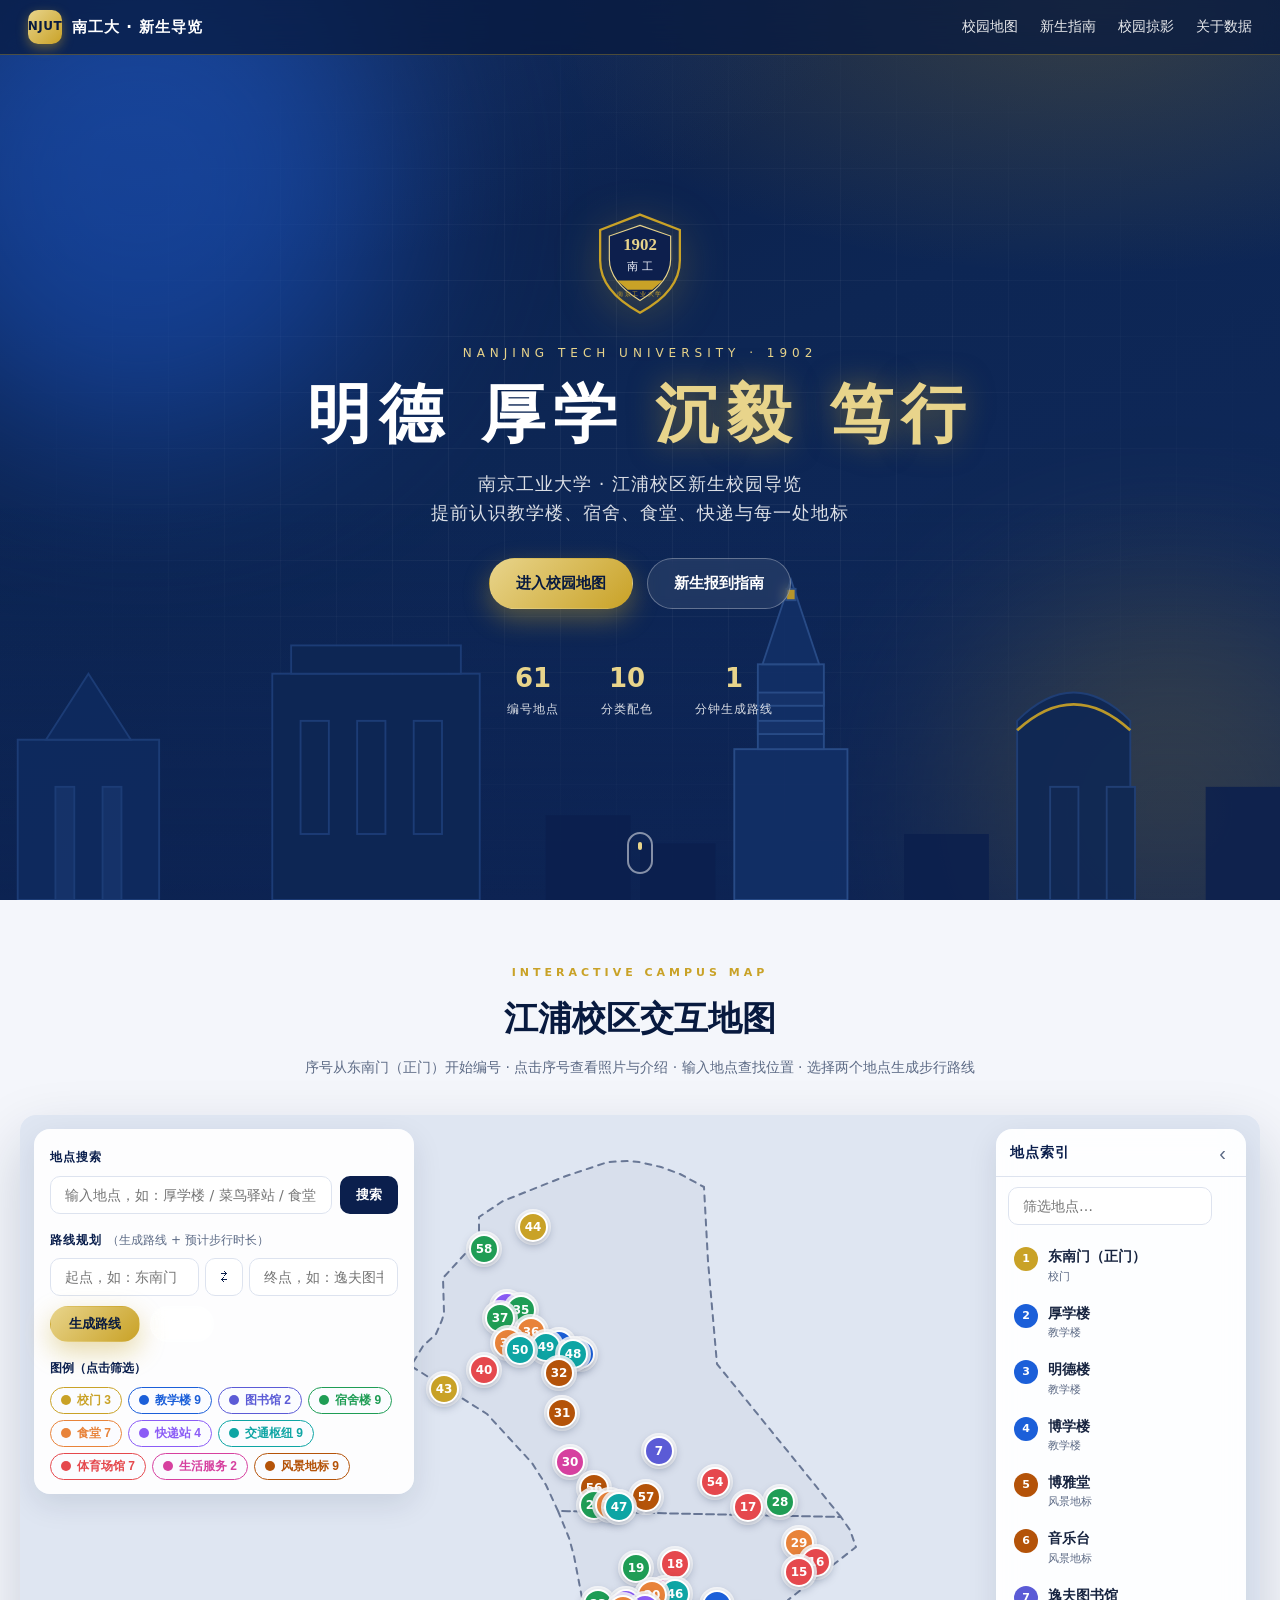
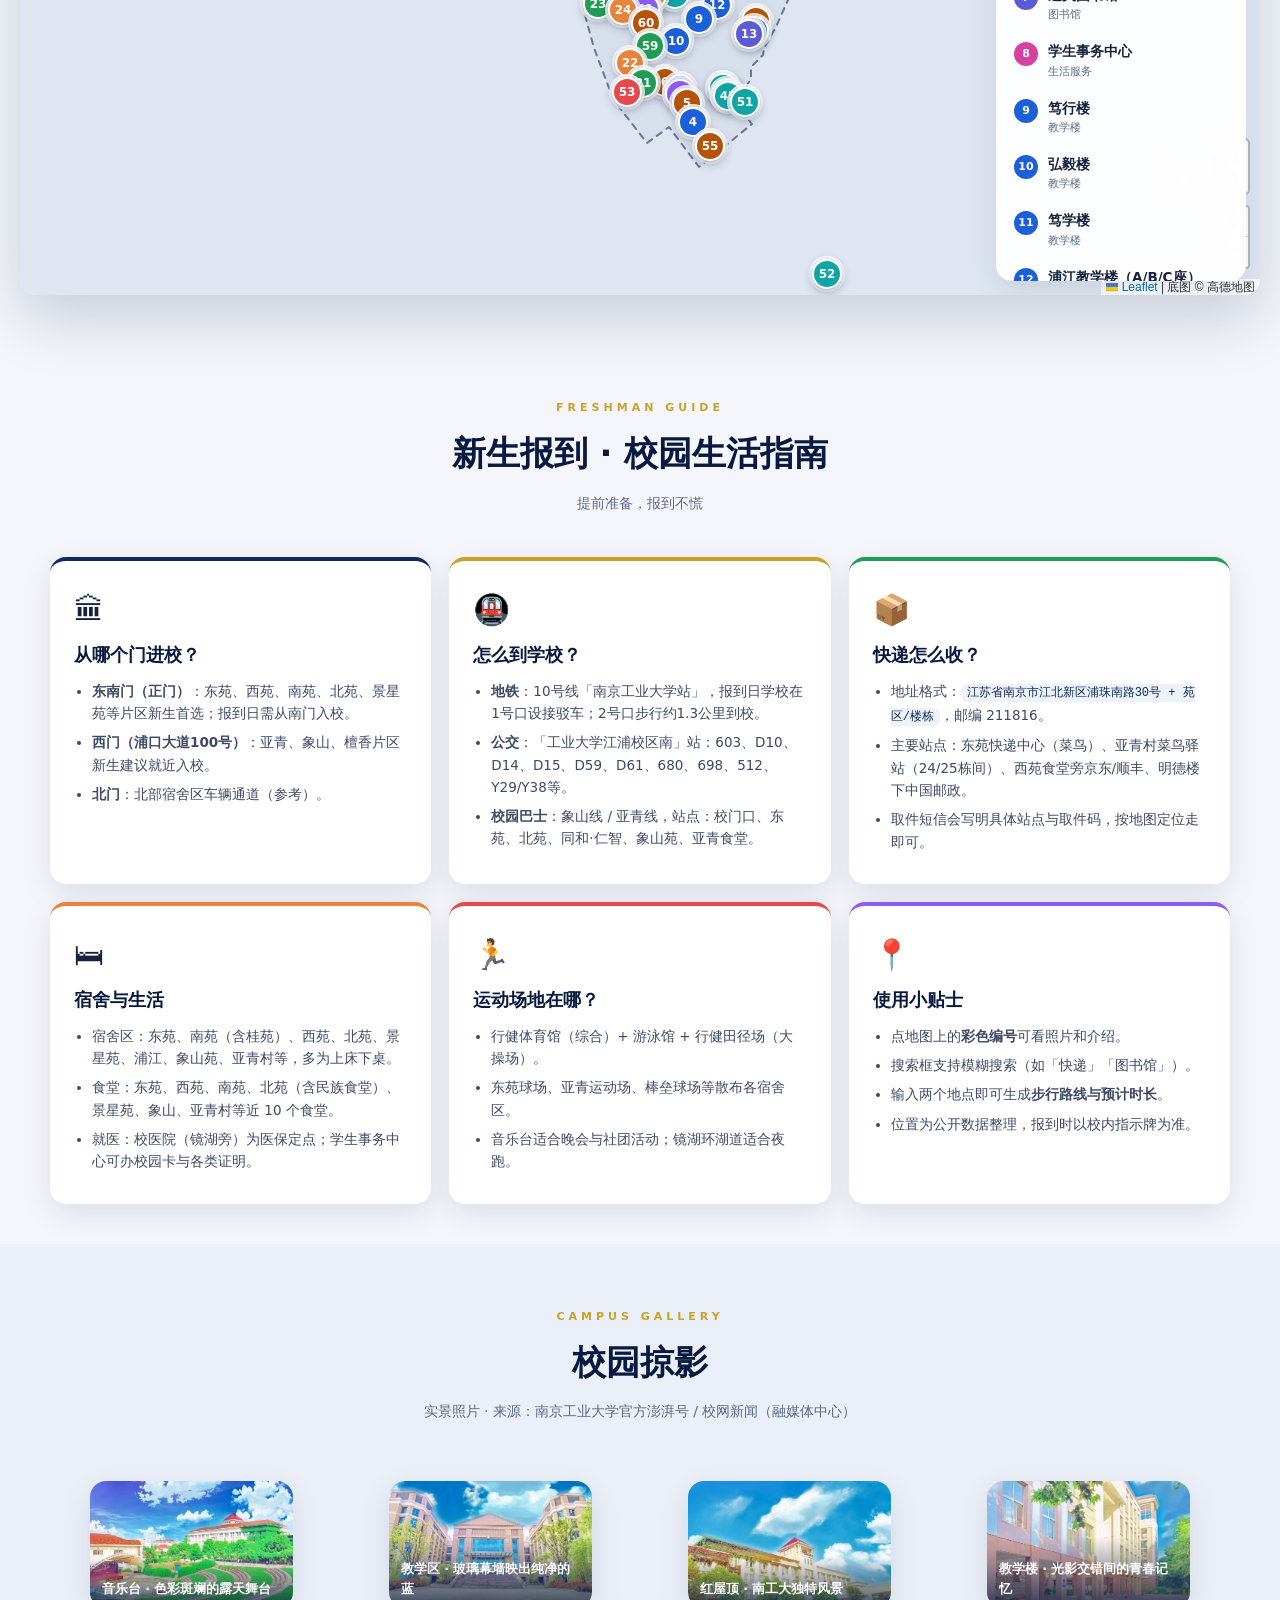
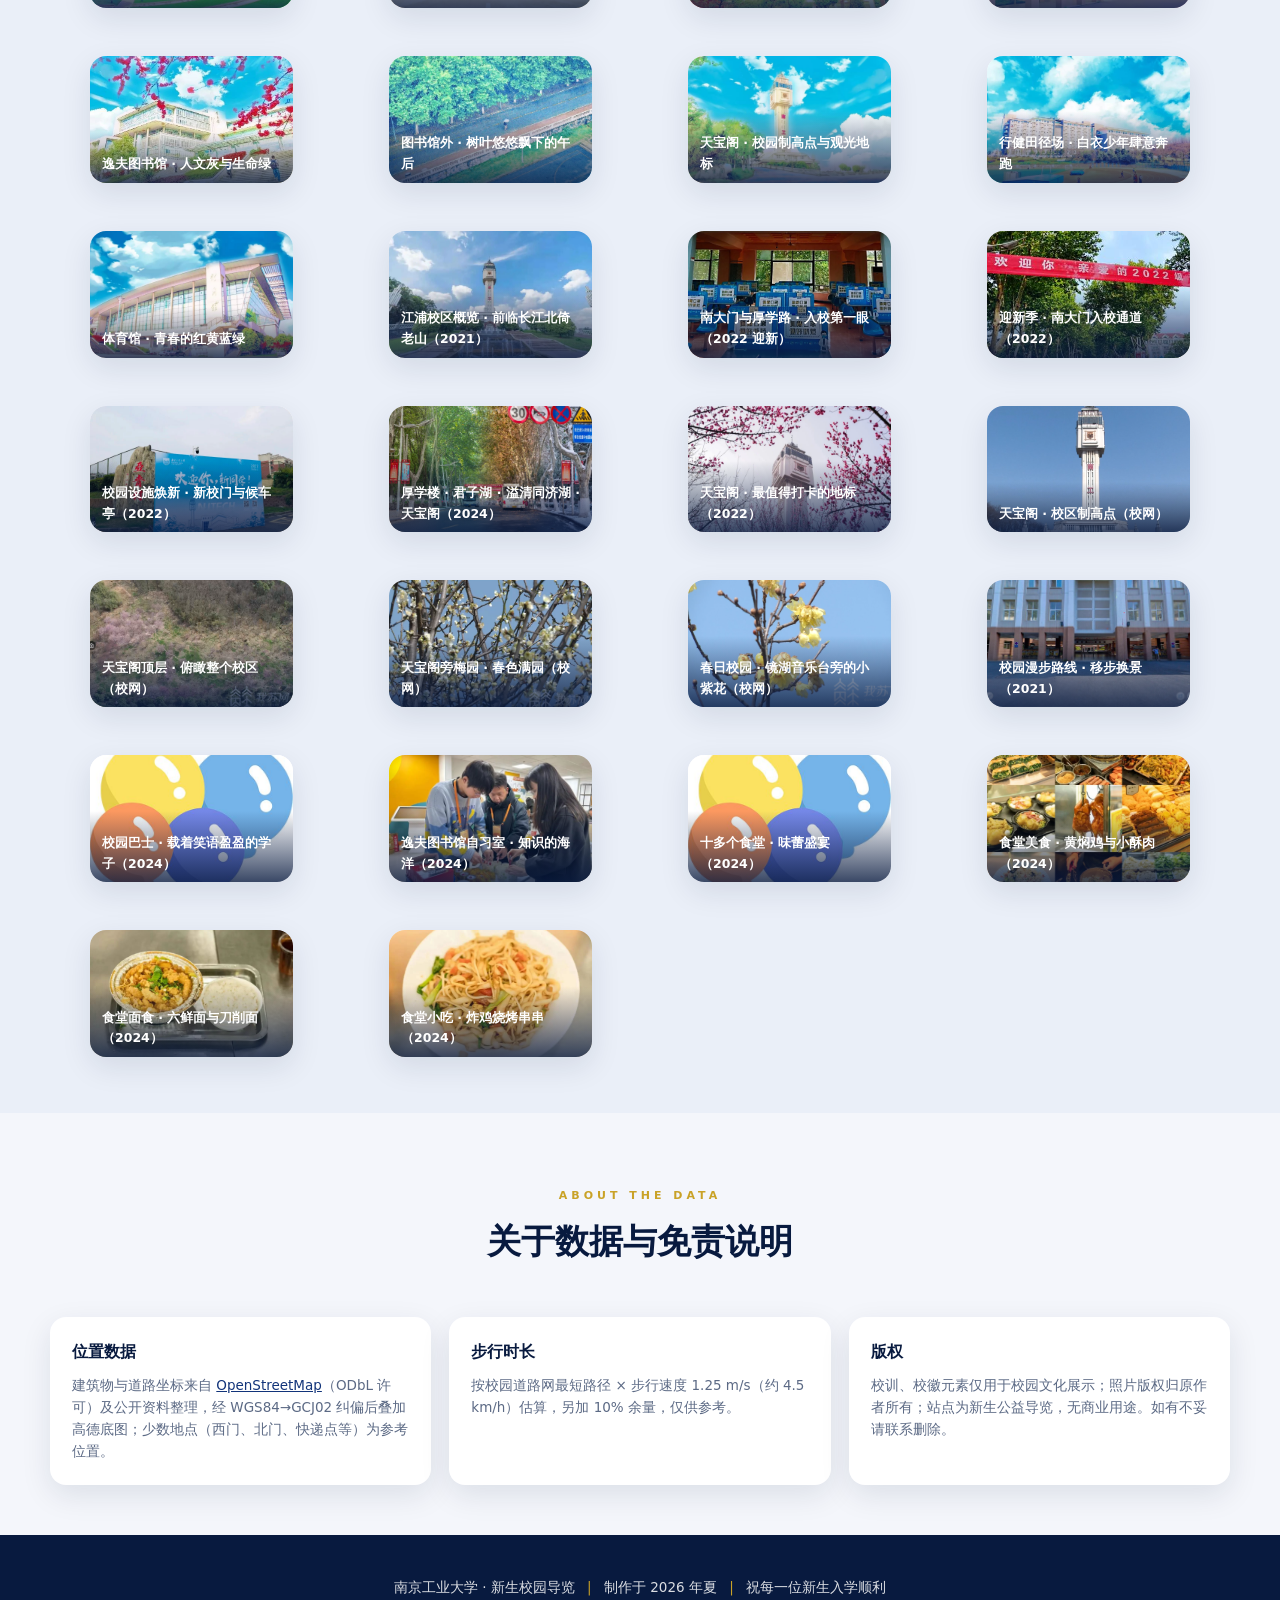
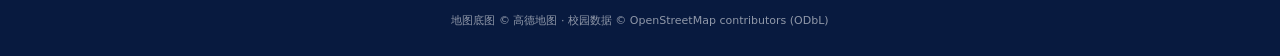
==== index.html @ 835f4255 "update index.html (mobile responsive)" ====
<!DOCTYPE html>
<html lang="zh-CN">
<head>
  <meta charset="UTF-8">
  <meta name="viewport" content="width=device-width, initial-scale=1.0">
  <meta name="theme-color" content="#0b1f4d">
  <title>南京工业大学 · 新生校园导览</title>
  <meta name="description" content="为南京工业大学准大一新生打造的校园提前熟悉指南：详细校园地图、地点编号检索、步行路线与步行时长估算。">
  <link rel="stylesheet" href="lib/leaflet/leaflet.css">
  <link rel="stylesheet" href="css/style.css">
</head>
<body>

  <!-- ======== 顶部导航 ======== -->
  <nav id="topbar">
    <a class="brand" href="#hero">
      <span class="brand-badge">NJUT</span>
      <span class="brand-text">南工大 · 新生导览</span>
    </a>
    <div class="nav-links">
      <a href="#map">校园地图</a>
      <a href="#guide">新生指南</a>
      <a href="#gallery">校园掠影</a>
      <a href="#about">关于数据</a>
    </div>
  </nav>

  <!-- ======== 封面 ======== -->
  <header id="hero">
    <div class="hero-bg" aria-hidden="true">
      <div class="hero-grid"></div>
      <div class="hero-glow glow-a"></div>
      <div class="hero-glow glow-b"></div>
    </div>

    <svg class="hero-skyline" viewBox="0 0 1440 420" preserveAspectRatio="xMidYMax slice" aria-hidden="true">
      <defs>
        <linearGradient id="skyGrad" x1="0" y1="0" x2="0" y2="1">
          <stop offset="0" stop-color="#0b1f4d" stop-opacity="0"/>
          <stop offset="1" stop-color="#0b1f4d" stop-opacity="0.55"/>
        </linearGradient>
      </defs>
      <rect width="1440" height="420" fill="url(#skyGrad)"/>
      <!-- 校门 -->
      <g fill="#0e2a5e" stroke="#1e3f7a" stroke-width="2">
        <path d="M60 420 V250 h150 v170 Z"/>
        <path d="M90 250 L135 180 L180 250 Z"/>
        <rect x="100" y="300" width="20" height="120" fill="#16346b"/>
        <rect x="150" y="300" width="20" height="120" fill="#16346b"/>
      </g>
      <!-- 图书馆 -->
      <g fill="#0d2654" stroke="#1e3f7a" stroke-width="2">
        <rect x="330" y="180" width="220" height="240"/>
        <rect x="350" y="150" width="180" height="30"/>
        <rect x="360" y="230" width="30" height="120"/>
        <rect x="420" y="230" width="30" height="120"/>
        <rect x="480" y="230" width="30" height="120"/>
      </g>
      <!-- 天宝阁塔楼 -->
      <g fill="#122f66" stroke="#2b4f8c" stroke-width="2">
        <rect x="820" y="260" width="120" height="160"/>
        <rect x="845" y="170" width="70" height="90"/>
        <path d="M850 170 L880 80 L910 170 Z"/>
        <rect x="875" y="90" width="10" height="12" fill="#c9a227"/>
        <rect x="845" y="200" width="70" height="14" fill="#16346b"/>
        <rect x="845" y="230" width="70" height="14" fill="#16346b"/>
      </g>
      <!-- 体育馆 -->
      <g fill="#0d2654" stroke="#1e3f7a" stroke-width="2">
        <path d="M1120 420 L1120 230 Q1180 170 1240 230 L1240 420 Z"/>
        <path d="M1120 240 Q1180 185 1240 240" fill="none" stroke="#c9a227" stroke-width="3"/>
        <rect x="1155" y="300" width="30" height="120"/>
        <rect x="1215" y="300" width="30" height="120"/>
      </g>
      <g fill="#0b1f4d">
        <rect x="620" y="330" width="90" height="90"/>
        <rect x="720" y="360" width="80" height="60"/>
        <rect x="1000" y="350" width="90" height="70"/>
        <rect x="1320" y="300" width="100" height="120"/>
      </g>
    </svg>

    <div class="hero-content">
      <div class="hero-emblem" aria-hidden="true">
        <svg viewBox="0 0 120 140" role="img" aria-label="南工大元素徽章">
          <path d="M60 6 L112 26 V66 Q112 106 60 134 Q8 106 8 66 V26 Z" fill="none" stroke="#c9a227" stroke-width="3"/>
          <path d="M60 20 L100 34 V64 Q100 94 60 118 Q20 94 20 64 V34 Z" fill="#0d1f4d" stroke="#e8d48b" stroke-width="1.5"/>
          <text x="60" y="52" text-anchor="middle" fill="#e8d48b" font-size="22" font-family="serif" font-weight="700">1902</text>
          <text x="60" y="78" text-anchor="middle" fill="#f5f7ff" font-size="15" font-family="sans-serif">南 工</text>
          <path d="M30 92 L90 92 L76 104 L44 104 Z" fill="#c9a227"/>
          <text x="60" y="112" text-anchor="middle" fill="#c9a227" font-size="8" letter-spacing="2">南京工业大学</text>
        </svg>
      </div>

      <p class="hero-eyebrow">NANJING TECH UNIVERSITY · 1902</p>
      <h1 class="hero-title">明德 厚学 <span class="gold">沉毅 笃行</span></h1>
      <p class="hero-sub">南京工业大学 · 江浦校区新生校园导览<br>提前认识教学楼、宿舍、食堂、快递与每一处地标</p>

      <div class="hero-actions">
        <a class="btn btn-primary" href="#map">进入校园地图</a>
        <a class="btn btn-ghost" href="#guide">新生报到指南</a>
      </div>

      <div class="hero-stats">
        <div><b>61</b><span>编号地点</span></div>
        <div><b>10</b><span>分类配色</span></div>
        <div><b>1</b><span>分钟生成路线</span></div>
      </div>
    </div>

    <a class="scroll-cue" href="#map" aria-label="向下滚动"><span></span></a>
  </header>

  <!-- ======== 校园地图 ======== -->
  <section id="map" class="map-section">
    <div class="section-head">
      <p class="section-kicker">INTERACTIVE CAMPUS MAP</p>
      <h2>江浦校区交互地图</h2>
      <p class="section-desc">序号从东南门（正门）开始编号 · 点击序号查看照片与介绍 · 输入地点查找位置 · 选择两个地点生成步行路线</p>
    </div>

    <div class="map-wrap">
      <div class="map-tools">
        <div class="tool-search">
          <label for="searchInput">地点搜索</label>
          <div class="search-box">
            <input id="searchInput" type="text" placeholder="输入地点，如：厚学楼 / 菜鸟驿站 / 食堂…" autocomplete="off">
            <button id="searchBtn" type="button" aria-label="搜索">搜索</button>
          </div>
          <ul id="searchHints" class="search-hints" hidden></ul>
        </div>

        <div class="tool-route">
          <label>路线规划 <span class="hint">（生成路线 + 预计步行时长）</span></label>
          <div class="route-row">
            <input id="routeFrom" type="text" placeholder="起点，如：东南门" autocomplete="off">
            <button id="swapBtn" type="button" title="交换起终点" aria-label="交换">⇄</button>
            <input id="routeTo" type="text" placeholder="终点，如：逸夫图书馆" autocomplete="off">
          </div>
          <div class="route-actions">
            <button id="routeBtn" class="btn btn-primary btn-sm" type="button">生成路线</button>
            <button id="clearRouteBtn" class="btn btn-ghost btn-sm" type="button">清除</button>
            <span id="routeResult" class="route-result"></span>
          </div>
        </div>

        <div class="tool-legend">
          <span class="legend-title">图例（点击筛选）</span>
          <div id="legendChips" class="legend-chips"></div>
        </div>
      </div>

      <div id="campusMap" class="campus-map"></div>

      <aside id="poiPanel" class="poi-panel">
        <div class="panel-head">
          <span>地点索引</span>
          <button id="panelToggle" type="button" aria-label="收起">‹</button>
        </div>
        <div class="panel-search">
          <input id="panelFilter" type="text" placeholder="筛选地点…">
        </div>
        <div id="poiList" class="poi-list"></div>
      </aside>
    </div>
  </section>

  <!-- ======== 新生指南 ======== -->
  <section id="guide" class="guide-section">
    <div class="section-head">
      <p class="section-kicker">FRESHMAN GUIDE</p>
      <h2>新生报到 · 校园生活指南</h2>
      <p class="section-desc">提前准备，报到不慌</p>
    </div>

    <div class="guide-grid">
      <article class="guide-card">
        <div class="guide-icon">🏛</div>
        <h3>从哪个门进校？</h3>
        <ul>
          <li><b>东南门（正门）</b>：东苑、西苑、南苑、北苑、景星苑等片区新生首选；报到日需从南门入校。</li>
          <li><b>西门（浦口大道100号）</b>：亚青、象山、檀香片区新生建议就近入校。</li>
          <li><b>北门</b>：北部宿舍区车辆通道（参考）。</li>
        </ul>
      </article>

      <article class="guide-card">
        <div class="guide-icon">🚇</div>
        <h3>怎么到学校？</h3>
        <ul>
          <li><b>地铁</b>：10号线「南京工业大学站」，报到日学校在1号口设接驳车；2号口步行约1.3公里到校。</li>
          <li><b>公交</b>：「工业大学江浦校区南」站：603、D10、D14、D15、D59、D61、680、698、512、Y29/Y38等。</li>
          <li><b>校园巴士</b>：象山线 / 亚青线，站点：校门口、东苑、北苑、同和·仁智、象山苑、亚青食堂。</li>
        </ul>
      </article>

      <article class="guide-card">
        <div class="guide-icon">📦</div>
        <h3>快递怎么收？</h3>
        <ul>
          <li>地址格式：<code>江苏省南京市江北新区浦珠南路30号 + 苑区/楼栋</code>，邮编 211816。</li>
          <li>主要站点：东苑快递中心（菜鸟）、亚青村菜鸟驿站（24/25栋间）、西苑食堂旁京东/顺丰、明德楼下中国邮政。</li>
          <li>取件短信会写明具体站点与取件码，按地图定位走即可。</li>
        </ul>
      </article>

      <article class="guide-card">
        <div class="guide-icon">🛏</div>
        <h3>宿舍与生活</h3>
        <ul>
          <li>宿舍区：东苑、南苑（含桂苑）、西苑、北苑、景星苑、浦江、象山苑、亚青村等，多为上床下桌。</li>
          <li>食堂：东苑、西苑、南苑、北苑（含民族食堂）、景星苑、象山、亚青村等近 10 个食堂。</li>
          <li>就医：校医院（镜湖旁）为医保定点；学生事务中心可办校园卡与各类证明。</li>
        </ul>
      </article>

      <article class="guide-card">
        <div class="guide-icon">🏃</div>
        <h3>运动场地在哪？</h3>
        <ul>
          <li>行健体育馆（综合）+ 游泳馆 + 行健田径场（大操场）。</li>
          <li>东苑球场、亚青运动场、棒垒球场等散布各宿舍区。</li>
          <li>音乐台适合晚会与社团活动；镜湖环湖道适合夜跑。</li>
        </ul>
      </article>

      <article class="guide-card">
        <div class="guide-icon">📍</div>
        <h3>使用小贴士</h3>
        <ul>
          <li>点地图上的<b>彩色编号</b>可看照片和介绍。</li>
          <li>搜索框支持模糊搜索（如「快递」「图书馆」）。</li>
          <li>输入两个地点即可生成<b>步行路线与预计时长</b>。</li>
          <li>位置为公开数据整理，报到时以校内指示牌为准。</li>
        </ul>
      </article>
    </div>
  </section>

  <!-- ======== 校园掠影 ======== -->
  <section id="gallery" class="gallery-section">
    <div class="section-head">
      <p class="section-kicker">CAMPUS GALLERY</p>
      <h2>校园掠影</h2>
      <p class="section-desc">实景照片 · 来源：南京工业大学官方澎湃号 / 校网新闻（融媒体中心）</p>
    </div>
    <div id="galleryGrid" class="gallery-grid"></div>
  </section>

  <!-- ======== 关于数据 ======== -->
  <section id="about" class="about-section">
    <div class="section-head">
      <p class="section-kicker">ABOUT THE DATA</p>
      <h2>关于数据与免责说明</h2>
    </div>
    <div class="about-cards">
      <div>
        <h3>位置数据</h3>
        <p>建筑物与道路坐标来自 <a href="https://www.openstreetmap.org" target="_blank" rel="noopener">OpenStreetMap</a>（ODbL 许可）及公开资料整理，经 WGS84→GCJ02 纠偏后叠加高德底图；少数地点（西门、北门、快递点等）为参考位置。</p>
      </div>
      <div>
        <h3>步行时长</h3>
        <p>按校园道路网最短路径 × 步行速度 1.25 m/s（约 4.5 km/h）估算，另加 10% 余量，仅供参考。</p>
      </div>
      <div>
        <h3>版权</h3>
        <p>校训、校徽元素仅用于校园文化展示；照片版权归原作者所有；站点为新生公益导览，无商业用途。如有不妥请联系删除。</p>
      </div>
    </div>
  </section>

  <footer>
    <p>南京工业大学 · 新生校园导览 <span>|</span> 制作于 2026 年夏 <span>|</span> 祝每一位新生入学顺利</p>
    <p class="footer-small">地图底图 © 高德地图 · 校园数据 © OpenStreetMap contributors (ODbL)</p>
  </footer>

  <script src="lib/leaflet/leaflet.js"></script>
  <script src="js/data.js"></script>
  <script src="js/roads_data.js"></script>
  <script src="js/app.js"></script>
</body>
</html>
---- lib/leaflet/leaflet.css ----
/* required styles */

.leaflet-pane,
.leaflet-tile,
.leaflet-marker-icon,
.leaflet-marker-shadow,
.leaflet-tile-container,
.leaflet-pane > svg,
.leaflet-pane > canvas,
.leaflet-zoom-box,
.leaflet-image-layer,
.leaflet-layer {
	position: absolute;
	left: 0;
	top: 0;
	}
.leaflet-container {
	overflow: hidden;
	}
.leaflet-tile,
.leaflet-marker-icon,
.leaflet-marker-shadow {
	-webkit-user-select: none;
	   -moz-user-select: none;
	        user-select: none;
	  -webkit-user-drag: none;
	}
/* Prevents IE11 from highlighting tiles in blue */
.leaflet-tile::selection {
	background: transparent;
}
/* Safari renders non-retina tile on retina better with this, but Chrome is worse */
.leaflet-safari .leaflet-tile {
	image-rendering: -webkit-optimize-contrast;
	}
/* hack that prevents hw layers "stretching" when loading new tiles */
.leaflet-safari .leaflet-tile-container {
	width: 1600px;
	height: 1600px;
	-webkit-transform-origin: 0 0;
	}
.leaflet-marker-icon,
.leaflet-marker-shadow {
	display: block;
	}
/* .leaflet-container svg: reset svg max-width decleration shipped in Joomla! (joomla.org) 3.x */
/* .leaflet-container img: map is broken in FF if you have max-width: 100% on tiles */
.leaflet-container .leaflet-overlay-pane svg {
	max-width: none !important;
	max-height: none !important;
	}
.leaflet-container .leaflet-marker-pane img,
.leaflet-container .leaflet-shadow-pane img,
.leaflet-container .leaflet-tile-pane img,
.leaflet-container img.leaflet-image-layer,
.leaflet-container .leaflet-tile {
	max-width: none !important;
	max-height: none !important;
	width: auto;
	padding: 0;
	}

.leaflet-container img.leaflet-tile {
	/* See: https://bugs.chromium.org/p/chromium/issues/detail?id=600120 */
	mix-blend-mode: plus-lighter;
}

.leaflet-container.leaflet-touch-zoom {
	-ms-touch-action: pan-x pan-y;
	touch-action: pan-x pan-y;
	}
.leaflet-container.leaflet-touch-drag {
	-ms-touch-action: pinch-zoom;
	/* Fallback for FF which doesn't support pinch-zoom */
	touch-action: none;
	touch-action: pinch-zoom;
}
.leaflet-container.leaflet-touch-drag.leaflet-touch-zoom {
	-ms-touch-action: none;
	touch-action: none;
}
.leaflet-container {
	-webkit-tap-highlight-color: transparent;
}
.leaflet-container a {
	-webkit-tap-highlight-color: rgba(51, 181, 229, 0.4);
}
.leaflet-tile {
	filter: inherit;
	visibility: hidden;
	}
.leaflet-tile-loaded {
	visibility: inherit;
	}
.leaflet-zoom-box {
	width: 0;
	height: 0;
	-moz-box-sizing: border-box;
	     box-sizing: border-box;
	z-index: 800;
	}
/* workaround for https://bugzilla.mozilla.org/show_bug.cgi?id=888319 */
.leaflet-overlay-pane svg {
	-moz-user-select: none;
	}

.leaflet-pane         { z-index: 400; }

.leaflet-tile-pane    { z-index: 200; }
.leaflet-overlay-pane { z-index: 400; }
.leaflet-shadow-pane  { z-index: 500; }
.leaflet-marker-pane  { z-index: 600; }
.leaflet-tooltip-pane   { z-index: 650; }
.leaflet-popup-pane   { z-index: 700; }

.leaflet-map-pane canvas { z-index: 100; }
.leaflet-map-pane svg    { z-index: 200; }

.leaflet-vml-shape {
	width: 1px;
	height: 1px;
	}
.lvml {
	behavior: url(#default#VML);
	display: inline-block;
	position: absolute;
	}


/* control positioning */

.leaflet-control {
	position: relative;
	z-index: 800;
	pointer-events: visiblePainted; /* IE 9-10 doesn't have auto */
	pointer-events: auto;
	}
.leaflet-top,
.leaflet-bottom {
	position: absolute;
	z-index: 1000;
	pointer-events: none;
	}
.leaflet-top {
	top: 0;
	}
.leaflet-right {
	right: 0;
	}
.leaflet-bottom {
	bottom: 0;
	}
.leaflet-left {
	left: 0;
	}
.leaflet-control {
	float: left;
	clear: both;
	}
.leaflet-right .leaflet-control {
	float: right;
	}
.leaflet-top .leaflet-control {
	margin-top: 10px;
	}
.leaflet-bottom .leaflet-control {
	margin-bottom: 10px;
	}
.leaflet-left .leaflet-control {
	margin-left: 10px;
	}
.leaflet-right .leaflet-control {
	margin-right: 10px;
	}


/* zoom and fade animations */

.leaflet-fade-anim .leaflet-popup {
	opacity: 0;
	-webkit-transition: opacity 0.2s linear;
	   -moz-transition: opacity 0.2s linear;
	        transition: opacity 0.2s linear;
	}
.leaflet-fade-anim .leaflet-map-pane .leaflet-popup {
	opacity: 1;
	}
.leaflet-zoom-animated {
	-webkit-transform-origin: 0 0;
	    -ms-transform-origin: 0 0;
	        transform-origin: 0 0;
	}
svg.leaflet-zoom-animated {
	will-change: transform;
}

.leaflet-zoom-anim .leaflet-zoom-animated {
	-webkit-transition: -webkit-transform 0.25s cubic-bezier(0,0,0.25,1);
	   -moz-transition:    -moz-transform 0.25s cubic-bezier(0,0,0.25,1);
	        transition:         transform 0.25s cubic-bezier(0,0,0.25,1);
	}
.leaflet-zoom-anim .leaflet-tile,
.leaflet-pan-anim .leaflet-tile {
	-webkit-transition: none;
	   -moz-transition: none;
	        transition: none;
	}

.leaflet-zoom-anim .leaflet-zoom-hide {
	visibility: hidden;
	}


/* cursors */

.leaflet-interactive {
	cursor: pointer;
	}
.leaflet-grab {
	cursor: -webkit-grab;
	cursor:    -moz-grab;
	cursor:         grab;
	}
.leaflet-crosshair,
.leaflet-crosshair .leaflet-interactive {
	cursor: crosshair;
	}
.leaflet-popup-pane,
.leaflet-control {
	cursor: auto;
	}
.leaflet-dragging .leaflet-grab,
.leaflet-dragging .leaflet-grab .leaflet-interactive,
.leaflet-dragging .leaflet-marker-draggable {
	cursor: move;
	cursor: -webkit-grabbing;
	cursor:    -moz-grabbing;
	cursor:         grabbing;
	}

/* marker & overlays interactivity */
.leaflet-marker-icon,
.leaflet-marker-shadow,
.leaflet-image-layer,
.leaflet-pane > svg path,
.leaflet-tile-container {
	pointer-events: none;
	}

.leaflet-marker-icon.leaflet-interactive,
.leaflet-image-layer.leaflet-interactive,
.leaflet-pane > svg path.leaflet-interactive,
svg.leaflet-image-layer.leaflet-interactive path {
	pointer-events: visiblePainted; /* IE 9-10 doesn't have auto */
	pointer-events: auto;
	}

/* visual tweaks */

.leaflet-container {
	background: #ddd;
	outline-offset: 1px;
	}
.leaflet-container a {
	color: #0078A8;
	}
.leaflet-zoom-box {
	border: 2px dotted #38f;
	background: rgba(255,255,255,0.5);
	}


/* general typography */
.leaflet-container {
	font-family: "Helvetica Neue", Arial, Helvetica, sans-serif;
	font-size: 12px;
	font-size: 0.75rem;
	line-height: 1.5;
	}


/* general toolbar styles */

.leaflet-bar {
	box-shadow: 0 1px 5px rgba(0,0,0,0.65);
	border-radius: 4px;
	}
.leaflet-bar a {
	background-color: #fff;
	border-bottom: 1px solid #ccc;
	width: 26px;
	height: 26px;
	line-height: 26px;
	display: block;
	text-align: center;
	text-decoration: none;
	color: black;
	}
.leaflet-bar a,
.leaflet-control-layers-toggle {
	background-position: 50% 50%;
	background-repeat: no-repeat;
	display: block;
	}
.leaflet-bar a:hover,
.leaflet-bar a:focus {
	background-color: #f4f4f4;
	}
.leaflet-bar a:first-child {
	border-top-left-radius: 4px;
	border-top-right-radius: 4px;
	}
.leaflet-bar a:last-child {
	border-bottom-left-radius: 4px;
	border-bottom-right-radius: 4px;
	border-bottom: none;
	}
.leaflet-bar a.leaflet-disabled {
	cursor: default;
	background-color: #f4f4f4;
	color: #bbb;
	}

.leaflet-touch .leaflet-bar a {
	width: 30px;
	height: 30px;
	line-height: 30px;
	}
.leaflet-touch .leaflet-bar a:first-child {
	border-top-left-radius: 2px;
	border-top-right-radius: 2px;
	}
.leaflet-touch .leaflet-bar a:last-child {
	border-bottom-left-radius: 2px;
	border-bottom-right-radius: 2px;
	}

/* zoom control */

.leaflet-control-zoom-in,
.leaflet-control-zoom-out {
	font: bold 18px 'Lucida Console', Monaco, monospace;
	text-indent: 1px;
	}

.leaflet-touch .leaflet-control-zoom-in, .leaflet-touch .leaflet-control-zoom-out  {
	font-size: 22px;
	}


/* layers control */

.leaflet-control-layers {
	box-shadow: 0 1px 5px rgba(0,0,0,0.4);
	background: #fff;
	border-radius: 5px;
	}
.leaflet-control-layers-toggle {
	background-image: url(images/layers.png);
	width: 36px;
	height: 36px;
	}
.leaflet-retina .leaflet-control-layers-toggle {
	background-image: url(images/layers-2x.png);
	background-size: 26px 26px;
	}
.leaflet-touch .leaflet-control-layers-toggle {
	width: 44px;
	height: 44px;
	}
.leaflet-control-layers .leaflet-control-layers-list,
.leaflet-control-layers-expanded .leaflet-control-layers-toggle {
	display: none;
	}
.leaflet-control-layers-expanded .leaflet-control-layers-list {
	display: block;
	position: relative;
	}
.leaflet-control-layers-expanded {
	padding: 6px 10px 6px 6px;
	color: #333;
	background: #fff;
	}
.leaflet-control-layers-scrollbar {
	overflow-y: scroll;
	overflow-x: hidden;
	padding-right: 5px;
	}
.leaflet-control-layers-selector {
	margin-top: 2px;
	position: relative;
	top: 1px;
	}
.leaflet-control-layers label {
	display: block;
	font-size: 13px;
	font-size: 1.08333em;
	}
.leaflet-control-layers-separator {
	height: 0;
	border-top: 1px solid #ddd;
	margin: 5px -10px 5px -6px;
	}

/* Default icon URLs */
.leaflet-default-icon-path { /* used only in path-guessing heuristic, see L.Icon.Default */
	background-image: url(images/marker-icon.png);
	}


/* attribution and scale controls */

.leaflet-container .leaflet-control-attribution {
	background: #fff;
	background: rgba(255, 255, 255, 0.8);
	margin: 0;
	}
.leaflet-control-attribution,
.leaflet-control-scale-line {
	padding: 0 5px;
	color: #333;
	line-height: 1.4;
	}
.leaflet-control-attribution a {
	text-decoration: none;
	}
.leaflet-control-attribution a:hover,
.leaflet-control-attribution a:focus {
	text-decoration: underline;
	}
.leaflet-attribution-flag {
	display: inline !important;
	vertical-align: baseline !important;
	width: 1em;
	height: 0.6669em;
	}
.leaflet-left .leaflet-control-scale {
	margin-left: 5px;
	}
.leaflet-bottom .leaflet-control-scale {
	margin-bottom: 5px;
	}
.leaflet-control-scale-line {
	border: 2px solid #777;
	border-top: none;
	line-height: 1.1;
	padding: 2px 5px 1px;
	white-space: nowrap;
	-moz-box-sizing: border-box;
	     box-sizing: border-box;
	background: rgba(255, 255, 255, 0.8);
	text-shadow: 1px 1px #fff;
	}
.leaflet-control-scale-line:not(:first-child) {
	border-top: 2px solid #777;
	border-bottom: none;
	margin-top: -2px;
	}
.leaflet-control-scale-line:not(:first-child):not(:last-child) {
	border-bottom: 2px solid #777;
	}

.leaflet-touch .leaflet-control-attribution,
.leaflet-touch .leaflet-control-layers,
.leaflet-touch .leaflet-bar {
	box-shadow: none;
	}
.leaflet-touch .leaflet-control-layers,
.leaflet-touch .leaflet-bar {
	border: 2px solid rgba(0,0,0,0.2);
	background-clip: padding-box;
	}


/* popup */

.leaflet-popup {
	position: absolute;
	text-align: center;
	margin-bottom: 20px;
	}
.leaflet-popup-content-wrapper {
	padding: 1px;
	text-align: left;
	border-radius: 12px;
	}
.leaflet-popup-content {
	margin: 13px 24px 13px 20px;
	line-height: 1.3;
	font-size: 13px;
	font-size: 1.08333em;
	min-height: 1px;
	}
.leaflet-popup-content p {
	margin: 17px 0;
	margin: 1.3em 0;
	}
.leaflet-popup-tip-container {
	width: 40px;
	height: 20px;
	position: absolute;
	left: 50%;
	margin-top: -1px;
	margin-left: -20px;
	overflow: hidden;
	pointer-events: none;
	}
.leaflet-popup-tip {
	width: 17px;
	height: 17px;
	padding: 1px;

	margin: -10px auto 0;
	pointer-events: auto;

	-webkit-transform: rotate(45deg);
	   -moz-transform: rotate(45deg);
	    -ms-transform: rotate(45deg);
	        transform: rotate(45deg);
	}
.leaflet-popup-content-wrapper,
.leaflet-popup-tip {
	background: white;
	color: #333;
	box-shadow: 0 3px 14px rgba(0,0,0,0.4);
	}
.leaflet-container a.leaflet-popup-close-button {
	position: absolute;
	top: 0;
	right: 0;
	border: none;
	text-align: center;
	width: 24px;
	height: 24px;
	font: 16px/24px Tahoma, Verdana, sans-serif;
	color: #757575;
	text-decoration: none;
	background: transparent;
	}
.leaflet-container a.leaflet-popup-close-button:hover,
.leaflet-container a.leaflet-popup-close-button:focus {
	color: #585858;
	}
.leaflet-popup-scrolled {
	overflow: auto;
	}

.leaflet-oldie .leaflet-popup-content-wrapper {
	-ms-zoom: 1;
	}
.leaflet-oldie .leaflet-popup-tip {
	width: 24px;
	margin: 0 auto;

	-ms-filter: "progid:DXImageTransform.Microsoft.Matrix(M11=0.70710678, M12=0.70710678, M21=-0.70710678, M22=0.70710678)";
	filter: progid:DXImageTransform.Microsoft.Matrix(M11=0.70710678, M12=0.70710678, M21=-0.70710678, M22=0.70710678);
	}

.leaflet-oldie .leaflet-control-zoom,
.leaflet-oldie .leaflet-control-layers,
.leaflet-oldie .leaflet-popup-content-wrapper,
.leaflet-oldie .leaflet-popup-tip {
	border: 1px solid #999;
	}


/* div icon */

.leaflet-div-icon {
	background: #fff;
	border: 1px solid #666;
	}


/* Tooltip */
/* Base styles for the element that has a tooltip */
.leaflet-tooltip {
	position: absolute;
	padding: 6px;
	background-color: #fff;
	border: 1px solid #fff;
	border-radius: 3px;
	color: #222;
	white-space: nowrap;
	-webkit-user-select: none;
	-moz-user-select: none;
	-ms-user-select: none;
	user-select: none;
	pointer-events: none;
	box-shadow: 0 1px 3px rgba(0,0,0,0.4);
	}
.leaflet-tooltip.leaflet-interactive {
	cursor: pointer;
	pointer-events: auto;
	}
.leaflet-tooltip-top:before,
.leaflet-tooltip-bottom:before,
.leaflet-tooltip-left:before,
.leaflet-tooltip-right:before {
	position: absolute;
	pointer-events: none;
	border: 6px solid transparent;
	background: transparent;
	content: "";
	}

/* Directions */

.leaflet-tooltip-bottom {
	margin-top: 6px;
}
.leaflet-tooltip-top {
	margin-top: -6px;
}
.leaflet-tooltip-bottom:before,
.leaflet-tooltip-top:before {
	left: 50%;
	margin-left: -6px;
	}
.leaflet-tooltip-top:before {
	bottom: 0;
	margin-bottom: -12px;
	border-top-color: #fff;
	}
.leaflet-tooltip-bottom:before {
	top: 0;
	margin-top: -12px;
	margin-left: -6px;
	border-bottom-color: #fff;
	}
.leaflet-tooltip-left {
	margin-left: -6px;
}
.leaflet-tooltip-right {
	margin-left: 6px;
}
.leaflet-tooltip-left:before,
.leaflet-tooltip-right:before {
	top: 50%;
	margin-top: -6px;
	}
.leaflet-tooltip-left:before {
	right: 0;
	margin-right: -12px;
	border-left-color: #fff;
	}
.leaflet-tooltip-right:before {
	left: 0;
	margin-left: -12px;
	border-right-color: #fff;
	}

/* Printing */

@media print {
	/* Prevent printers from removing background-images of controls. */
	.leaflet-control {
		-webkit-print-color-adjust: exact;
		print-color-adjust: exact;
		}
	}
---- css/style.css ----
:root{
  --navy-900:#081a3f;
  --navy-800:#0b1f4d;
  --navy-700:#0e2a5e;
  --navy-600:#12347a;
  --gold:#c9a227;
  --gold-light:#e8d48b;
  --paper:#f4f6fb;
  --ink:#16233f;
  --muted:#5c6a85;
  --line:#dde3ef;
  --card:#ffffff;
  --shadow:0 10px 30px rgba(8,26,63,.10);
  --shadow-lg:0 24px 60px rgba(8,26,63,.18);
  --radius:16px;
  --font:"PingFang SC","Hiragino Sans GB","Microsoft YaHei","Noto Sans SC",system-ui,sans-serif;
}
*{box-sizing:border-box}
html{scroll-behavior:smooth}
body{
  margin:0;
  font-family:var(--font);
  color:var(--ink);
  background:var(--paper);
  line-height:1.65;
  -webkit-tap-highlight-color:transparent;
  -webkit-text-size-adjust:100%;
}
a{color:inherit;text-decoration:none}
img{max-width:100%;display:block}

/* ---------- 顶部导航 ---------- */
#topbar{
  position:fixed;inset:0 0 auto 0;z-index:1000;
  display:flex;align-items:center;justify-content:space-between;
  padding:10px 28px;
  background:rgba(8,26,63,.72);
  backdrop-filter:blur(14px);
  -webkit-backdrop-filter:blur(14px);
  color:#fff;border-bottom:1px solid rgba(201,162,39,.35);
}
.brand{display:flex;align-items:center;gap:10px}
.brand-badge{
  width:34px;height:34px;border-radius:10px;
  display:flex;align-items:center;justify-content:center;
  background:linear-gradient(135deg,var(--gold-light),var(--gold));
  color:var(--navy-900);font-weight:800;font-size:12px;letter-spacing:.5px;
  box-shadow:0 4px 12px rgba(201,162,39,.45);
}
.brand-text{font-weight:700;letter-spacing:1px;font-size:15px}
.nav-links{display:flex;gap:22px}
.nav-links a{font-size:14px;opacity:.9;transition:opacity .2s,color .2s}
.nav-links a:hover{opacity:1;color:var(--gold-light)}

/* ---------- 封面 ---------- */
#hero{
  position:relative;min-height:100vh;
  display:flex;align-items:center;justify-content:center;text-align:center;
  color:#fff;overflow:hidden;
  background:
    radial-gradient(1200px 600px at 15% -10%, rgba(30,63,122,.65), transparent 60%),
    radial-gradient(1000px 500px at 85% 0%, rgba(201,162,39,.22), transparent 55%),
    linear-gradient(160deg, #0a1c45 0%, #0d2654 45%, #10295c 100%);
}
.hero-bg{position:absolute;inset:0;pointer-events:none}
.hero-grid{
  position:absolute;inset:0;
  background-image:
    linear-gradient(rgba(255,255,255,.045) 1px, transparent 1px),
    linear-gradient(90deg, rgba(255,255,255,.045) 1px, transparent 1px);
  background-size:56px 56px;
  mask-image:radial-gradient(ellipse at center, #000 30%, transparent 75%);
  -webkit-mask-image:radial-gradient(ellipse at center, #000 30%, transparent 75%);
}
.hero-glow{position:absolute;border-radius:50%;filter:blur(90px);opacity:.5}
.glow-a{width:520px;height:520px;left:-120px;top:-80px;background:#1e5fd9}
.glow-b{width:420px;height:420px;right:-100px;bottom:-120px;background:rgba(201,162,39,.55)}
.hero-skyline{
  position:absolute;left:0;right:0;bottom:0;width:100%;height:44vh;min-height:260px;
  opacity:.9;
}
.hero-content{position:relative;z-index:2;padding:120px 24px 90px;max-width:980px}
.hero-emblem{
  width:92px;height:auto;margin:0 auto 18px;
  filter:drop-shadow(0 8px 24px rgba(201,162,39,.35));
  animation:float 5s ease-in-out infinite;
}
@keyframes float{0%,100%{transform:translateY(0)}50%{transform:translateY(-8px)}}
.hero-eyebrow{
  font-size:12px;letter-spacing:5px;color:var(--gold-light);
  text-transform:uppercase;margin:0 0 12px;
}
.hero-title{
  margin:0 0 16px;font-size:clamp(34px, 6vw, 64px);
  font-weight:800;letter-spacing:8px;line-height:1.2;
}
.hero-title .gold{color:var(--gold-light);text-shadow:0 0 30px rgba(201,162,39,.5)}
.hero-sub{
  margin:0 auto 30px;font-size:clamp(15px,2vw,18px);color:rgba(255,255,255,.85);
  letter-spacing:1px;
}
.hero-actions{display:flex;gap:14px;justify-content:center;flex-wrap:wrap}
.btn{
  display:inline-flex;align-items:center;justify-content:center;gap:8px;
  padding:12px 26px;border-radius:999px;font-weight:700;font-size:15px;
  transition:transform .2s, box-shadow .2s, background .2s;cursor:pointer;border:1px solid transparent;
}
.btn-primary{
  background:linear-gradient(135deg,var(--gold-light),var(--gold));
  color:var(--navy-900);box-shadow:0 10px 26px rgba(201,162,39,.4);
}
.btn-primary:hover{transform:translateY(-2px);box-shadow:0 14px 34px rgba(201,162,39,.55)}
.btn-ghost{background:rgba(255,255,255,.08);color:#fff;border-color:rgba(255,255,255,.3);backdrop-filter:blur(6px)}
.btn-ghost:hover{background:rgba(255,255,255,.16);transform:translateY(-2px)}
.btn-sm{padding:8px 18px;font-size:13px}
.hero-stats{
  display:flex;gap:42px;justify-content:center;margin-top:48px;
  flex-wrap:wrap;color:rgba(255,255,255,.85);
}
.hero-stats div{display:flex;flex-direction:column}
.hero-stats b{font-size:26px;color:var(--gold-light)}
.hero-stats span{font-size:12px;letter-spacing:1px}
.scroll-cue{
  position:absolute;bottom:26px;left:50%;transform:translateX(-50%);z-index:3;
  width:26px;height:42px;border:2px solid rgba(255,255,255,.5);border-radius:20px;
}
.scroll-cue span{
  position:absolute;left:50%;top:8px;width:4px;height:8px;border-radius:4px;
  background:var(--gold-light);transform:translateX(-50%);
  animation:cue 1.8s ease-in-out infinite;
}
@keyframes cue{0%{opacity:0;transform:translate(-50%,0)}40%{opacity:1}100%{opacity:0;transform:translate(-50%,12px)}}

/* ---------- 通用区块 ---------- */
section{scroll-margin-top:64px}
.section-head{text-align:center;padding:64px 20px 8px}
.section-kicker{
  font-size:11px;letter-spacing:4px;color:var(--gold);margin:0 0 8px;
  font-weight:700;
}
.section-head h2{margin:0 0 10px;font-size:clamp(24px,3.4vw,34px);color:var(--navy-900)}
.section-desc{margin:0;color:var(--muted);font-size:14px}

/* ---------- 地图区 ---------- */
.map-wrap{position:relative;height:calc(100vh - 120px);min-height:640px;margin:28px 20px 40px;border-radius:var(--radius);overflow:hidden;box-shadow:var(--shadow-lg)}
.campus-map{position:absolute;inset:0;background:#dfe6f2;z-index:0}
.map-tools{
  position:absolute;top:14px;left:14px;z-index:500;width:min(380px, calc(100% - 28px));
  background:rgba(255,255,255,.92);backdrop-filter:blur(12px);
  border-radius:var(--radius);padding:14px 16px;box-shadow:var(--shadow);
  display:flex;flex-direction:column;gap:12px;
}
.tool-search label,.tool-route label{font-size:12px;font-weight:700;color:var(--navy-800);letter-spacing:1px}
.hint{font-weight:400;color:var(--muted);letter-spacing:0}
.search-box{display:flex;gap:8px;margin-top:6px}
.search-box input,.route-row input,.panel-search input{
  flex:1;min-width:0;padding:10px 14px;border:1.5px solid var(--line);border-radius:10px;
  font-size:14px;font-family:var(--font);background:#fff;color:var(--ink);outline:none;
  transition:border-color .2s, box-shadow .2s;
}
.search-box input:focus,.route-row input:focus,.panel-search input:focus{
  border-color:var(--gold);box-shadow:0 0 0 3px rgba(201,162,39,.18);
}
.search-box button{
  padding:0 16px;border:none;border-radius:10px;background:var(--navy-800);color:#fff;
  font-weight:700;cursor:pointer;transition:background .2s;
}
.search-box button:hover{background:var(--navy-600)}
.search-hints{
  position:absolute;z-index:600;left:16px;right:16px;top:88px;
  background:#fff;border-radius:12px;box-shadow:var(--shadow-lg);
  list-style:none;margin:0;padding:6px;max-height:280px;overflow:auto;
}
.search-hints li{
  display:flex;align-items:center;gap:10px;padding:9px 12px;border-radius:9px;
  cursor:pointer;font-size:14px;
}
.search-hints li:hover,.search-hints li.active{background:#eef2fb}
.search-hints .num{
  width:22px;height:22px;flex:none;border-radius:50%;color:#fff;
  display:flex;align-items:center;justify-content:center;font-size:11px;font-weight:800;
}
.search-hints .cat{font-size:11px;color:var(--muted);margin-left:auto}
.route-row{display:flex;gap:6px;align-items:center;margin-top:6px}
.route-row input{flex:1}
#swapBtn{
  width:38px;height:38px;flex:none;border-radius:10px;border:1.5px solid var(--line);
  background:#fff;cursor:pointer;font-size:16px;color:var(--navy-800);
  transition:background .2s, transform .2s;
}
#swapBtn:hover{background:#eef2fb;transform:rotate(180deg)}
.route-actions{display:flex;align-items:center;gap:10px;margin-top:10px;flex-wrap:wrap}
.route-result{font-size:13px;font-weight:700;color:var(--navy-800)}
.route-result .time{color:#d35400}
.legend-title{font-size:12px;font-weight:700;color:var(--navy-800)}
.legend-chips{display:flex;flex-wrap:wrap;gap:6px;margin-top:6px}
.legend-chip{
  display:inline-flex;align-items:center;gap:6px;padding:4px 10px;border-radius:999px;
  font-size:12px;font-weight:600;border:1.5px solid var(--line);background:#fff;cursor:pointer;
  transition:all .15s;color:var(--ink);user-select:none;
}
.legend-chip .dot{width:10px;height:10px;border-radius:50%}
.legend-chip.on{border-color:currentColor;background:#fbfcff}
.legend-chip.off{opacity:.38}

/* 侧边地点索引 */
.poi-panel{
  position:absolute;top:14px;right:14px;bottom:14px;z-index:500;width:290px;
  background:rgba(255,255,255,.94);backdrop-filter:blur(12px);border-radius:var(--radius);
  box-shadow:var(--shadow);display:flex;flex-direction:column;overflow:hidden;
  transition:width .25s ease;
}
.poi-panel.collapsed{width:44px}
.panel-head{
  display:flex;align-items:center;justify-content:space-between;
  padding:12px 14px;font-weight:800;color:var(--navy-800);
  border-bottom:1px solid var(--line);font-size:14px;letter-spacing:1px;
}
.panel-head button{
  border:none;background:transparent;font-size:20px;color:var(--muted);cursor:pointer;line-height:1;
}
.panel-search{padding:10px 12px 4px}
.poi-list{flex:1;overflow:auto;padding:8px 8px 16px}
.poi-item{
  display:flex;gap:10px;align-items:flex-start;padding:8px 10px;border-radius:10px;
  cursor:pointer;transition:background .15s;
}
.poi-item:hover{background:#eef2fb}
.poi-item .num{
  width:24px;height:24px;flex:none;border-radius:50%;color:#fff;font-size:11px;font-weight:800;
  display:flex;align-items:center;justify-content:center;margin-top:2px;
}
.poi-item .name{font-size:13.5px;font-weight:700}
.poi-item .cat{font-size:11px;color:var(--muted)}
.poi-item.hide{display:none}

/* 地图标记 */
.poi-pin{
  width:30px;height:30px;border-radius:50%;
  display:flex;align-items:center;justify-content:center;
  position:relative;
  color:#fff;font-size:12px;font-weight:800;font-family:var(--font);
  background:var(--pin, #1B5FD9);
  box-shadow:0 3px 10px rgba(8,26,63,.35), 0 0 0 3px rgba(255,255,255,.85);
  border:2px solid #fff;
  transition:transform .15s;
}
.poi-pin::after{
  content:"";position:absolute;inset:-4px;border-radius:50%;
  border:2px solid var(--pin,#1B5FD9);opacity:0;animation:pulse 2s ease-out infinite;
}
.poi-pin.active{transform:scale(1.22);box-shadow:0 6px 16px rgba(8,26,63,.5), 0 0 0 4px rgba(255,255,255,.9)}
@keyframes pulse{0%{transform:scale(1);opacity:.7}100%{transform:scale(1.55);opacity:0}}

/* 弹窗 */
.poi-popup{font-family:var(--font)}
.poi-popup .leaflet-popup-content-wrapper{border-radius:16px;box-shadow:var(--shadow-lg);padding:0;overflow:hidden}
.poi-popup .leaflet-popup-content{margin:0;width:300px !important;max-width:calc(100vw - 36px)}
.poi-popup .leaflet-popup-tip{box-shadow:var(--shadow)}
.popup-media{height:168px;background:linear-gradient(135deg,#12347a,#0e2a5e);position:relative;overflow:hidden}
.popup-media img{width:100%;height:100%;object-fit:cover}
.popup-media .ph{
  position:absolute;inset:0;display:flex;align-items:center;justify-content:center;
  font-size:52px;opacity:.85;
}
.popup-media .ph-note{
  position:absolute;left:0;right:0;bottom:0;padding:4px 10px;
  background:rgba(8,26,63,.55);color:rgba(255,255,255,.85);font-size:10px;text-align:center;
}
.popup-badge{
  position:absolute;top:10px;left:10px;z-index:2;
  width:30px;height:30px;border-radius:50%;color:#fff;font-weight:800;font-size:13px;
  display:flex;align-items:center;justify-content:center;
  box-shadow:0 3px 10px rgba(0,0,0,.35);border:2px solid #fff;
}
.popup-cat{
  position:absolute;top:10px;right:10px;z-index:2;padding:3px 10px;border-radius:999px;
  background:rgba(8,26,63,.72);color:#fff;font-size:11px;font-weight:700;
  backdrop-filter:blur(4px);
}
.popup-body{padding:14px 16px 16px}
.popup-body h3{margin:0 0 4px;font-size:17px;color:var(--navy-900)}
.popup-body .alias{font-size:11px;color:var(--muted);margin:0 0 8px}
.popup-body .desc{font-size:13px;color:#3c4a66;margin:0 0 12px}
.popup-actions{display:flex;gap:8px;flex-wrap:wrap}
.popup-actions .btn{flex:1;padding:8px 10px;font-size:12px;border-radius:10px}
.btn-outline{background:#fff;border-color:var(--line);color:var(--navy-800)}
.btn-outline:hover{background:#eef2fb}
.btn-outline.active{background:var(--navy-800);color:#fff;border-color:var(--navy-800)}

/* 路线 */
.route-line{stroke:var(--gold);stroke-width:5;stroke-linecap:round;stroke-linejoin:round;filter:drop-shadow(0 2px 4px rgba(0,0,0,.25))}
.route-halo{stroke:#fff;stroke-width:9;stroke-linecap:round;stroke-linejoin:round;opacity:.85}
.route-a,.route-b{width:14px;height:14px;border-radius:50%;border:3px solid #fff;box-shadow:0 2px 8px rgba(0,0,0,.4)}
.route-a{background:#0EA5A4}.route-b{background:#E5484D}

/* ---------- 新生指南 ---------- */
.guide-section{padding:0 20px 30px}
.guide-grid{
  display:grid;grid-template-columns:repeat(auto-fit,minmax(300px,1fr));gap:18px;
  max-width:1180px;margin:34px auto 10px;
}
.guide-card{
  background:var(--card);border-radius:var(--radius);padding:24px;box-shadow:var(--shadow);
  border-top:4px solid var(--navy-700);transition:transform .2s, box-shadow .2s;
}
.guide-card:nth-child(2){border-top-color:var(--gold)}
.guide-card:nth-child(3){border-top-color:#1f9d55}
.guide-card:nth-child(4){border-top-color:#e8833a}
.guide-card:nth-child(5){border-top-color:#e5484d}
.guide-card:nth-child(6){border-top-color:#8b5cf6}
.guide-card:hover{transform:translateY(-4px);box-shadow:var(--shadow-lg)}
.guide-icon{font-size:30px;margin-bottom:6px}
.guide-card h3{margin:0 0 10px;font-size:18px;color:var(--navy-900)}
.guide-card ul{margin:0;padding-left:18px;font-size:13.5px;color:#3c4a66}
.guide-card li{margin-bottom:7px}
.guide-card code{
  background:#eef2fb;padding:2px 6px;border-radius:6px;font-size:12px;color:var(--navy-700);
}

/* ---------- 掠影 ---------- */
.gallery-section{padding:0 20px 40px;background:#eaeff8}
.gallery-grid{
  display:grid;grid-template-columns:repeat(auto-fill,minmax(280px,1fr));gap:16px;
  max-width:1180px;margin:34px auto 0;
}
.gallery-item{
  border-radius:var(--radius);overflow:hidden;background:#fff;box-shadow:var(--shadow);
  position:relative;aspect-ratio:16/10;cursor:pointer;
  transition:transform .2s, box-shadow .2s;
}
.gallery-item:hover{transform:translateY(-4px);box-shadow:var(--shadow-lg)}
.gallery-item img{width:100%;height:100%;object-fit:cover;transition:transform .5s}
.gallery-item:hover img{transform:scale(1.05)}
.gallery-item figcaption{
  position:absolute;left:0;right:0;bottom:0;padding:22px 12px 8px;
  background:linear-gradient(transparent, rgba(8,26,63,.8));
  color:#fff;font-size:12.5px;font-weight:600;
}

/* ---------- 关于 / 页脚 ---------- */
.about-section{padding:10px 20px 50px}
.about-cards{
  display:grid;grid-template-columns:repeat(auto-fit,minmax(280px,1fr));gap:18px;
  max-width:1180px;margin:30px auto 0;
}
.about-cards div{background:#fff;border-radius:var(--radius);padding:22px;box-shadow:var(--shadow)}
.about-cards h3{margin:0 0 8px;font-size:16px;color:var(--navy-900)}
.about-cards p{margin:0;font-size:13.5px;color:var(--muted)}
.about-cards a{color:var(--navy-600);text-decoration:underline}
footer{
  background:var(--navy-900);color:rgba(255,255,255,.85);text-align:center;
  padding:28px 16px;font-size:13.5px;
}
footer span{color:var(--gold);margin:0 8px}
.footer-small{font-size:11px;color:rgba(255,255,255,.55);margin:8px 0 0}

/* ---------- 响应式 ---------- */
@media (max-width:1280px){
  .poi-panel{width:250px}
}
@media (max-width:900px){
  .map-wrap{height:calc(100dvh - 70px);min-height:520px;margin:14px 8px 26px}
  .map-tools{top:10px;left:10px;right:10px;width:auto;max-height:52%;overflow:auto;padding:12px}
  .map-tools .btn,.search-box button,#swapBtn{min-height:42px}
  .search-box input,.route-row input,.panel-search input{padding:11px 13px;font-size:16px}
  .legend-chip{padding:6px 12px;font-size:13px}
  .poi-pin{width:34px;height:34px;font-size:13px}
  .poi-panel{display:none}
  .nav-links{display:none}
  .hero-stats{gap:24px}
  .hero-content{padding:96px 18px 70px}
  .guide-grid{grid-template-columns:1fr}
  .gallery-grid{grid-template-columns:repeat(auto-fill,minmax(160px,1fr));gap:10px}
  .section-head{padding:44px 14px 6px}
  .gallery-item figcaption{font-size:11px;padding:18px 8px 6px}
}
@media (max-width:480px){
  #topbar{padding:10px 14px}
  .brand-text{font-size:13px}
  .hero-title{letter-spacing:4px}
  .route-row{flex-wrap:nowrap}
  .route-actions .btn{flex:1}
  .map-tools{max-height:58%}
  .poi-popup .leaflet-popup-content{width:calc(100vw - 40px) !important}
  .popup-media{height:150px}
  .popup-actions .btn{padding:10px 8px;font-size:12px}
  .guide-card{padding:20px}
}
@media (prefers-reduced-motion: reduce){
  *,*::before,*::after{animation:none !important;transition:none !important}
}
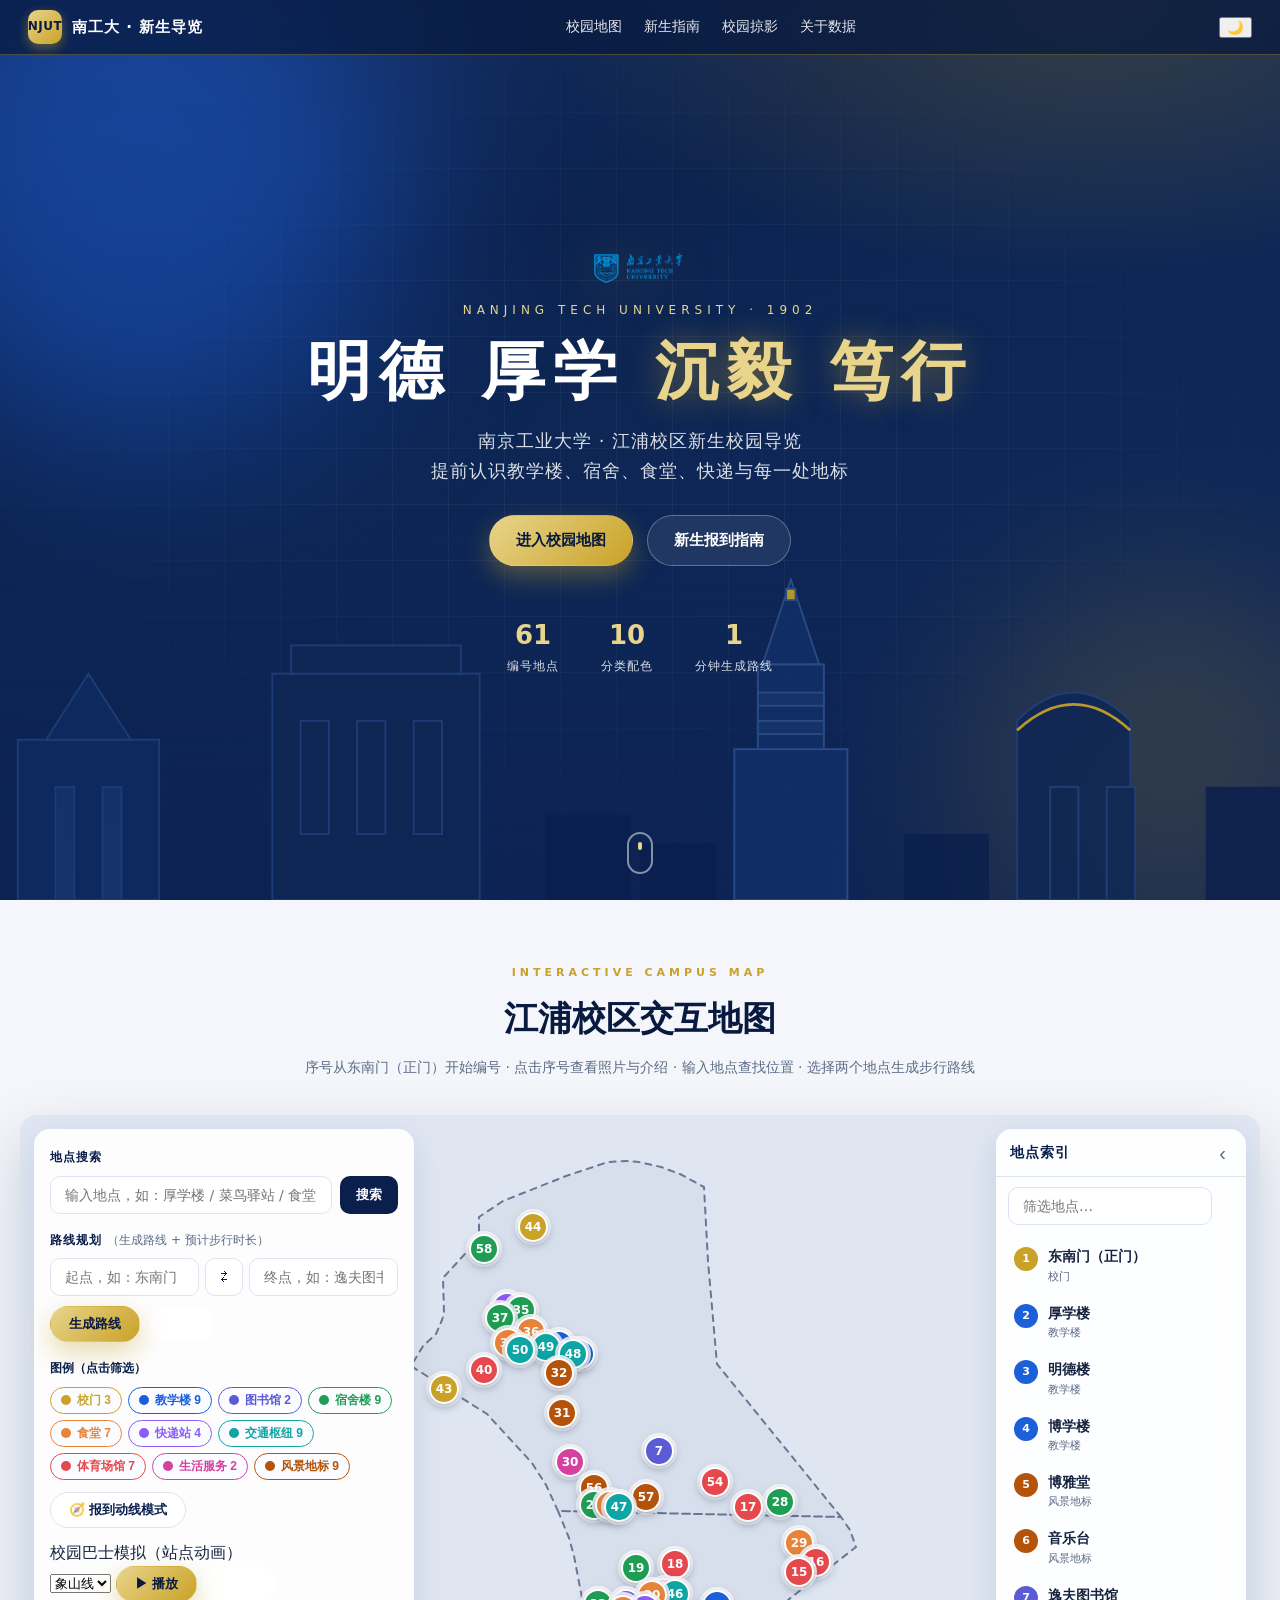
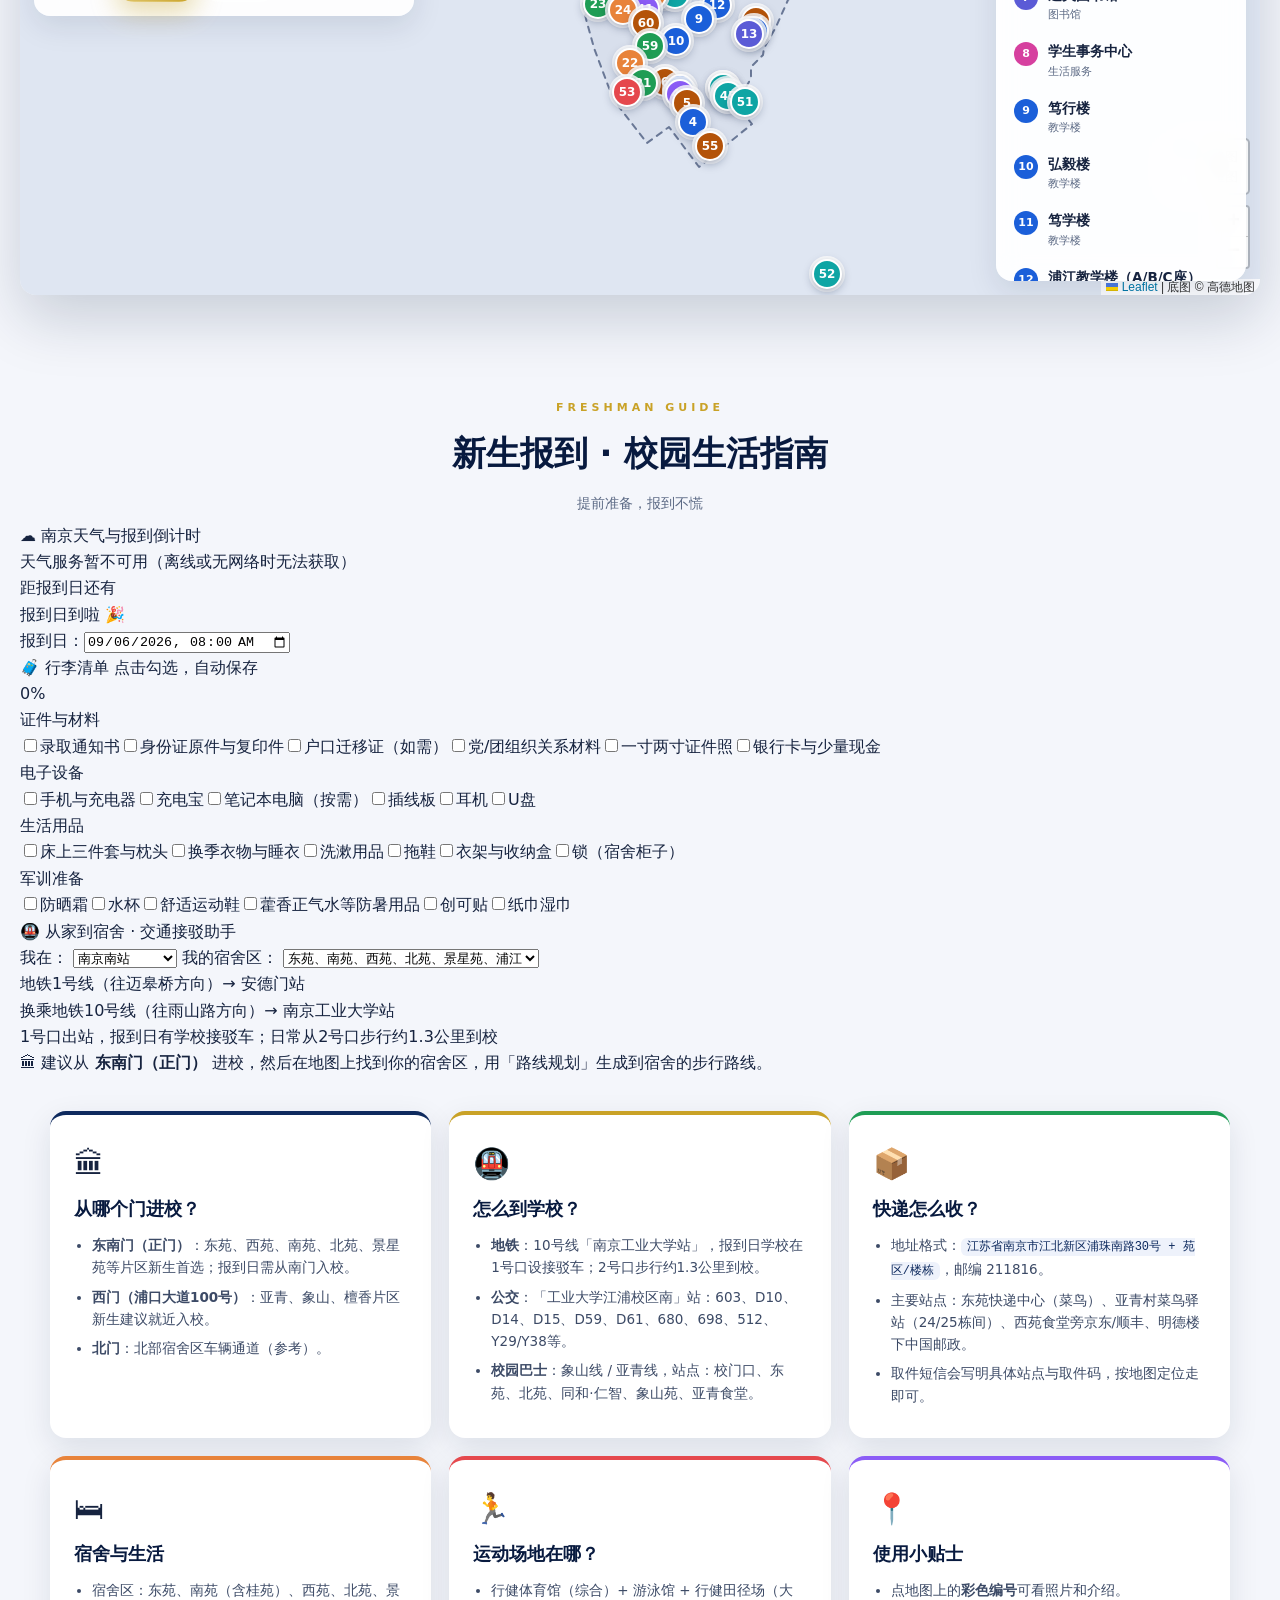
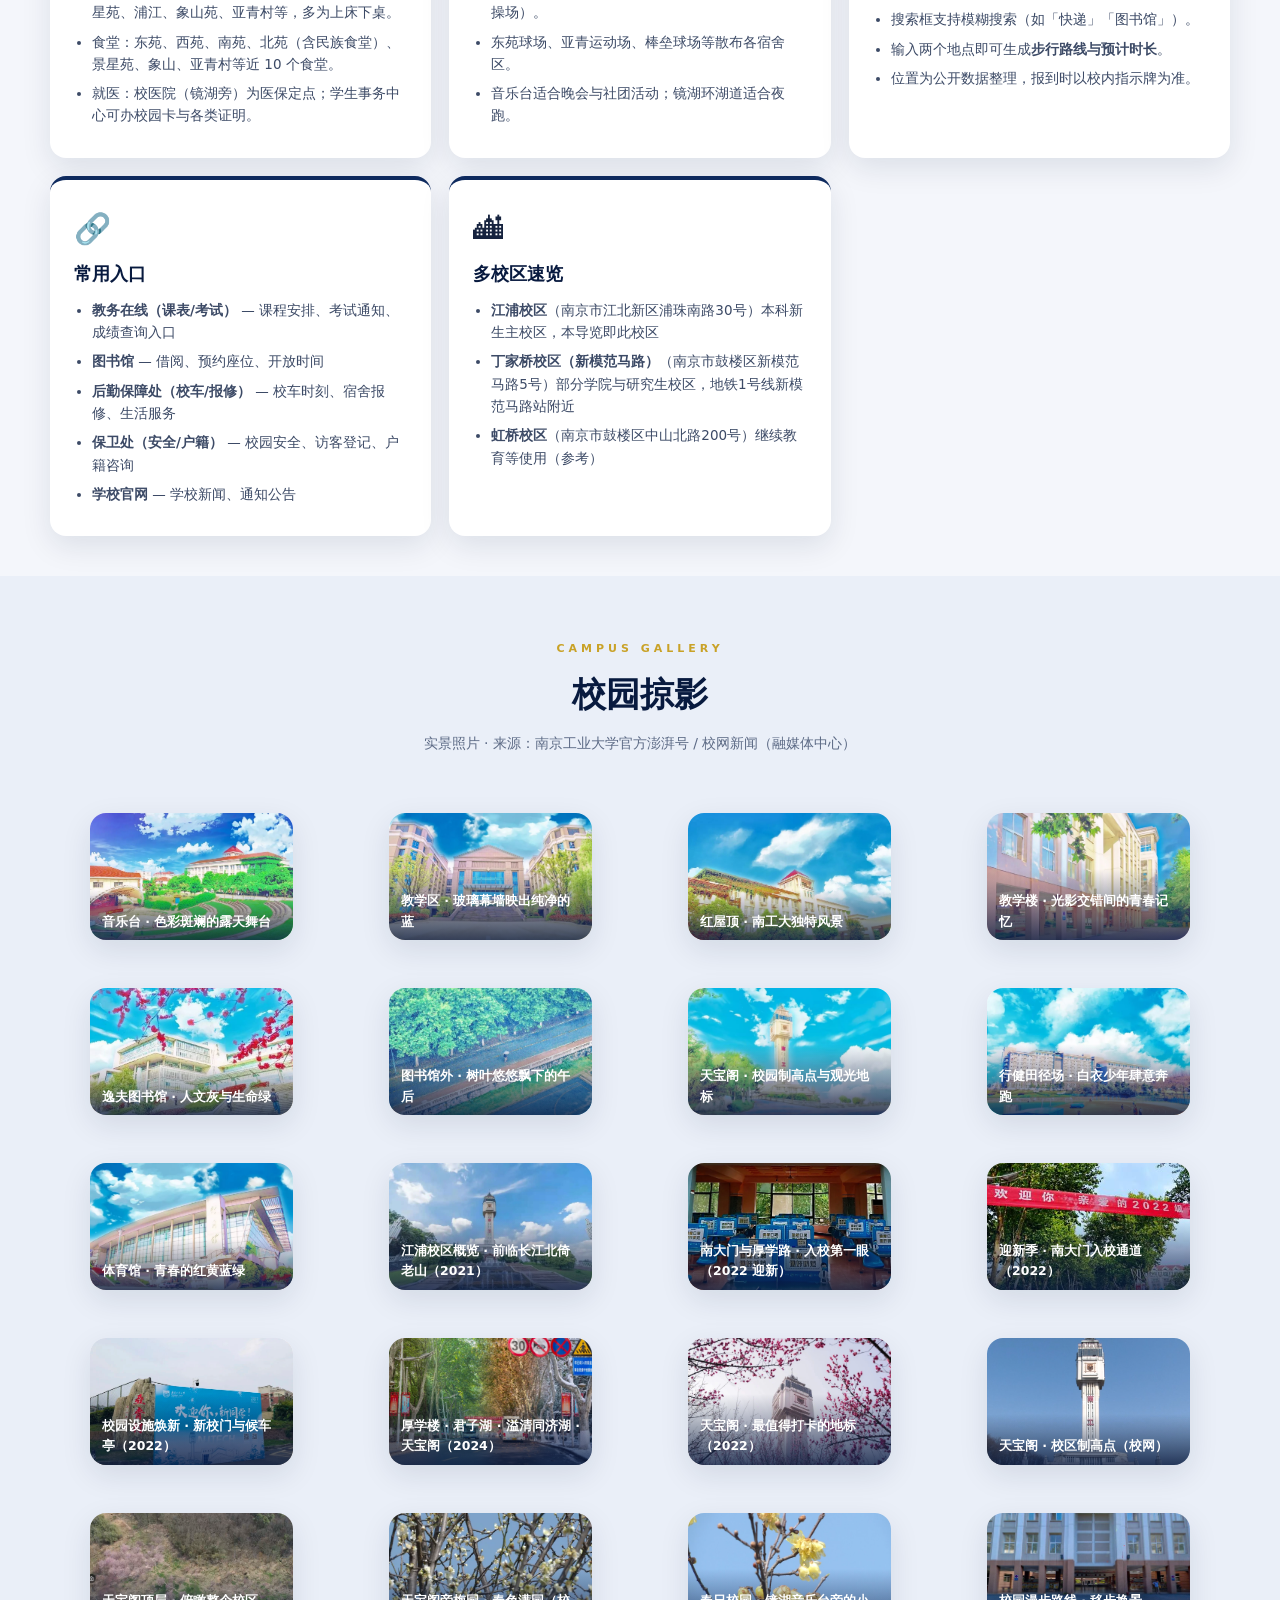
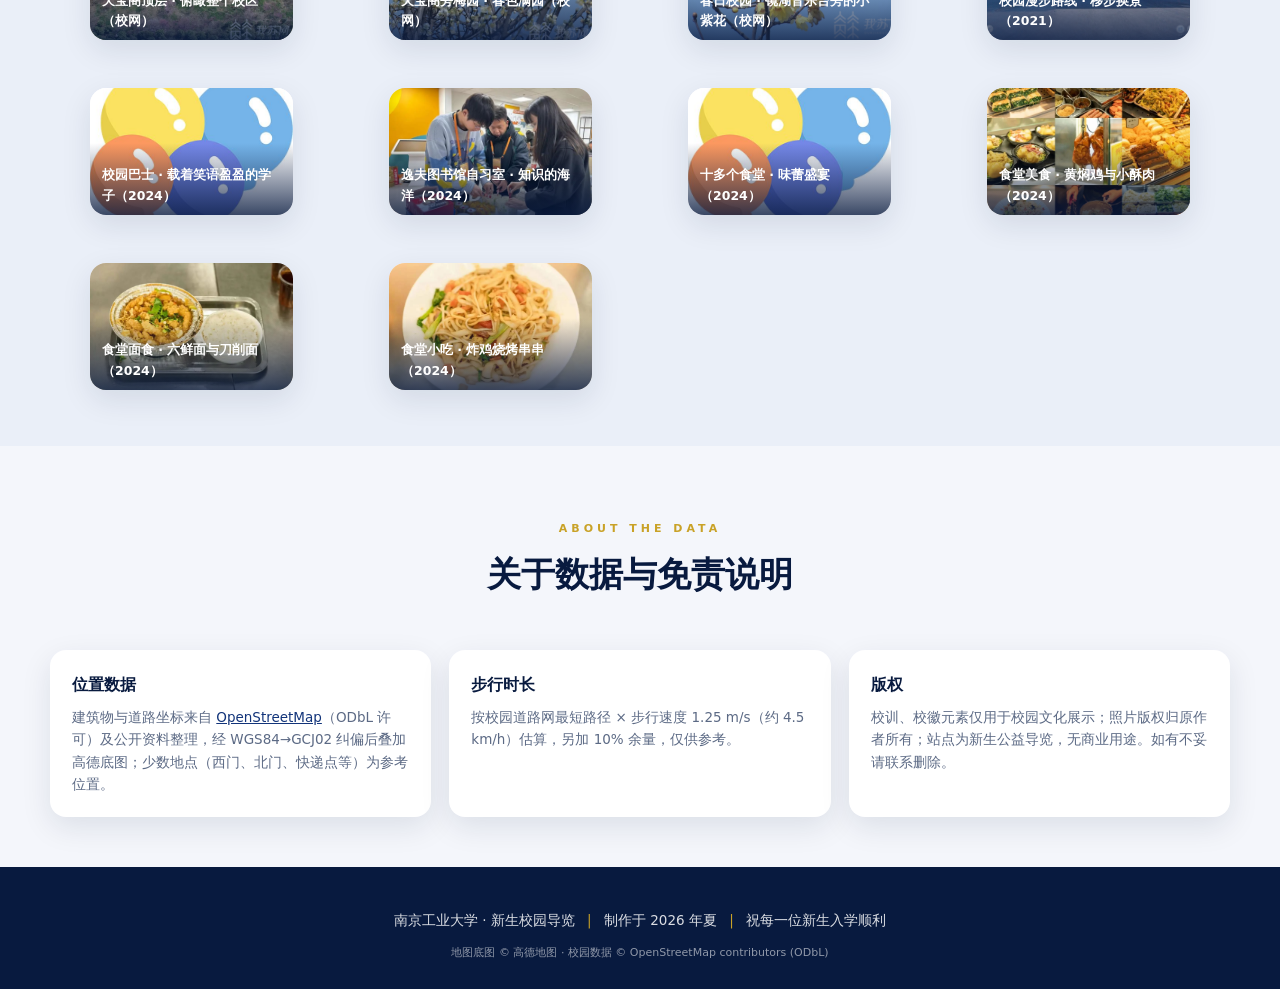
==== commit 5c7ac0b4: "update index.html" ====
--- a/index.html
+++ b/index.html
@@ -6,6 +6,8 @@
   <meta name="theme-color" content="#0b1f4d">
   <title>南京工业大学 · 新生校园导览</title>
   <meta name="description" content="为南京工业大学准大一新生打造的校园提前熟悉指南：详细校园地图、地点编号检索、步行路线与步行时长估算。">
+  <link rel="manifest" href="manifest.webmanifest">
+  <link rel="apple-touch-icon" href="images/logo/icon-192.png">
   <link rel="stylesheet" href="lib/leaflet/leaflet.css">
   <link rel="stylesheet" href="css/style.css">
 </head>
@@ -23,6 +25,7 @@
       <a href="#gallery">校园掠影</a>
       <a href="#about">关于数据</a>
     </div>
+    <button id="themeToggle" class="theme-toggle" type="button" aria-label="切换深色模式" title="切换深色模式">🌙</button>
   </nav>
 
   <!-- ======== 封面 ======== -->
@@ -31,6 +34,12 @@
       <div class="hero-grid"></div>
       <div class="hero-glow glow-a"></div>
       <div class="hero-glow glow-b"></div>
+      <div class="hero-aurora aurora-a"></div>
+      <div class="hero-aurora aurora-b"></div>
+      <div class="hero-beam"></div>
+      <div class="hero-particles">
+        <i></i><i></i><i></i><i></i><i></i><i></i><i></i><i></i><i></i><i></i><i></i><i></i><i></i><i></i><i></i><i></i><i></i><i></i><i></i><i></i>
+      </div>
     </div>
 
     <svg class="hero-skyline" viewBox="0 0 1440 420" preserveAspectRatio="xMidYMax slice" aria-hidden="true">
@@ -82,14 +91,7 @@
 
     <div class="hero-content">
       <div class="hero-emblem" aria-hidden="true">
-        <svg viewBox="0 0 120 140" role="img" aria-label="南工大元素徽章">
-          <path d="M60 6 L112 26 V66 Q112 106 60 134 Q8 106 8 66 V26 Z" fill="none" stroke="#c9a227" stroke-width="3"/>
-          <path d="M60 20 L100 34 V64 Q100 94 60 118 Q20 94 20 64 V34 Z" fill="#0d1f4d" stroke="#e8d48b" stroke-width="1.5"/>
-          <text x="60" y="52" text-anchor="middle" fill="#e8d48b" font-size="22" font-family="serif" font-weight="700">1902</text>
-          <text x="60" y="78" text-anchor="middle" fill="#f5f7ff" font-size="15" font-family="sans-serif">南 工</text>
-          <path d="M30 92 L90 92 L76 104 L44 104 Z" fill="#c9a227"/>
-          <text x="60" y="112" text-anchor="middle" fill="#c9a227" font-size="8" letter-spacing="2">南京工业大学</text>
-        </svg>
+        <img src="images/logo/logo_full.jpg" alt="南京工业大学官方校徽">
       </div>
 
       <p class="hero-eyebrow">NANJING TECH UNIVERSITY · 1902</p>
@@ -148,6 +150,23 @@
           <span class="legend-title">图例（点击筛选）</span>
           <div id="legendChips" class="legend-chips"></div>
         </div>
+
+        <div class="tool-row">
+          <button id="reportModeBtn" class="btn btn-outline btn-sm" type="button">🧭 报到动线模式</button>
+          <span id="reportStatus" class="tool-status"></span>
+        </div>
+        <div class="tool-bus">
+          <label for="busLineSelect">校园巴士模拟（站点动画）</label>
+          <div class="bus-row">
+            <select id="busLineSelect">
+              <option value="0">象山线</option>
+              <option value="1">亚青线</option>
+            </select>
+            <button id="busPlayBtn" class="btn btn-primary btn-sm" type="button">▶ 播放</button>
+            <button id="busStopBtn" class="btn btn-ghost btn-sm" type="button">■ 停止</button>
+          </div>
+          <span id="busStatus" class="tool-status"></span>
+        </div>
       </div>
 
       <div id="campusMap" class="campus-map"></div>
@@ -173,6 +192,33 @@
       <p class="section-desc">提前准备，报到不慌</p>
     </div>
 
+    <div class="toolbox">
+      <article class="tool-card tool-weather">
+        <div class="tool-card-head">☁️ 南京天气与报到倒计时</div>
+        <div id="weatherBox" class="weather-box">正在获取天气…</div>
+        <div class="countdown">
+          <div class="countdown-label">距报到日还有</div>
+          <div id="countdown" class="countdown-digits">--天 --时 --分 --秒</div>
+          <label class="countdown-edit">报到日：<input id="orientationDate" type="datetime-local"></label>
+        </div>
+      </article>
+
+      <article class="tool-card tool-checklist">
+        <div class="tool-card-head">🧳 行李清单 <span class="tool-card-sub">点击勾选，自动保存</span></div>
+        <div class="checklist-progress"><div id="checklistBar" class="checklist-bar"></div><span id="checklistPct">0%</span></div>
+        <div id="checklistBody" class="checklist-body"></div>
+      </article>
+
+      <article class="tool-card tool-transit">
+        <div class="tool-card-head">🚇 从家到宿舍 · 交通接驳助手</div>
+        <label>我在：</label>
+        <select id="transitFrom" class="transit-select"></select>
+        <label>我的宿舍区：</label>
+        <select id="transitDorm" class="transit-select"></select>
+        <div id="transitResult" class="transit-result"></div>
+      </article>
+    </div>
+
     <div class="guide-grid">
       <article class="guide-card">
         <div class="guide-icon">🏛</div>
@@ -233,6 +279,18 @@
           <li>输入两个地点即可生成<b>步行路线与预计时长</b>。</li>
           <li>位置为公开数据整理，报到时以校内指示牌为准。</li>
         </ul>
+      </article>
+
+      <article class="guide-card">
+        <div class="guide-icon">🔗</div>
+        <h3>常用入口</h3>
+        <ul id="campusLinks"></ul>
+      </article>
+
+      <article class="guide-card">
+        <div class="guide-icon">🏙</div>
+        <h3>多校区速览</h3>
+        <ul id="campusNote"></ul>
       </article>
     </div>
   </section>
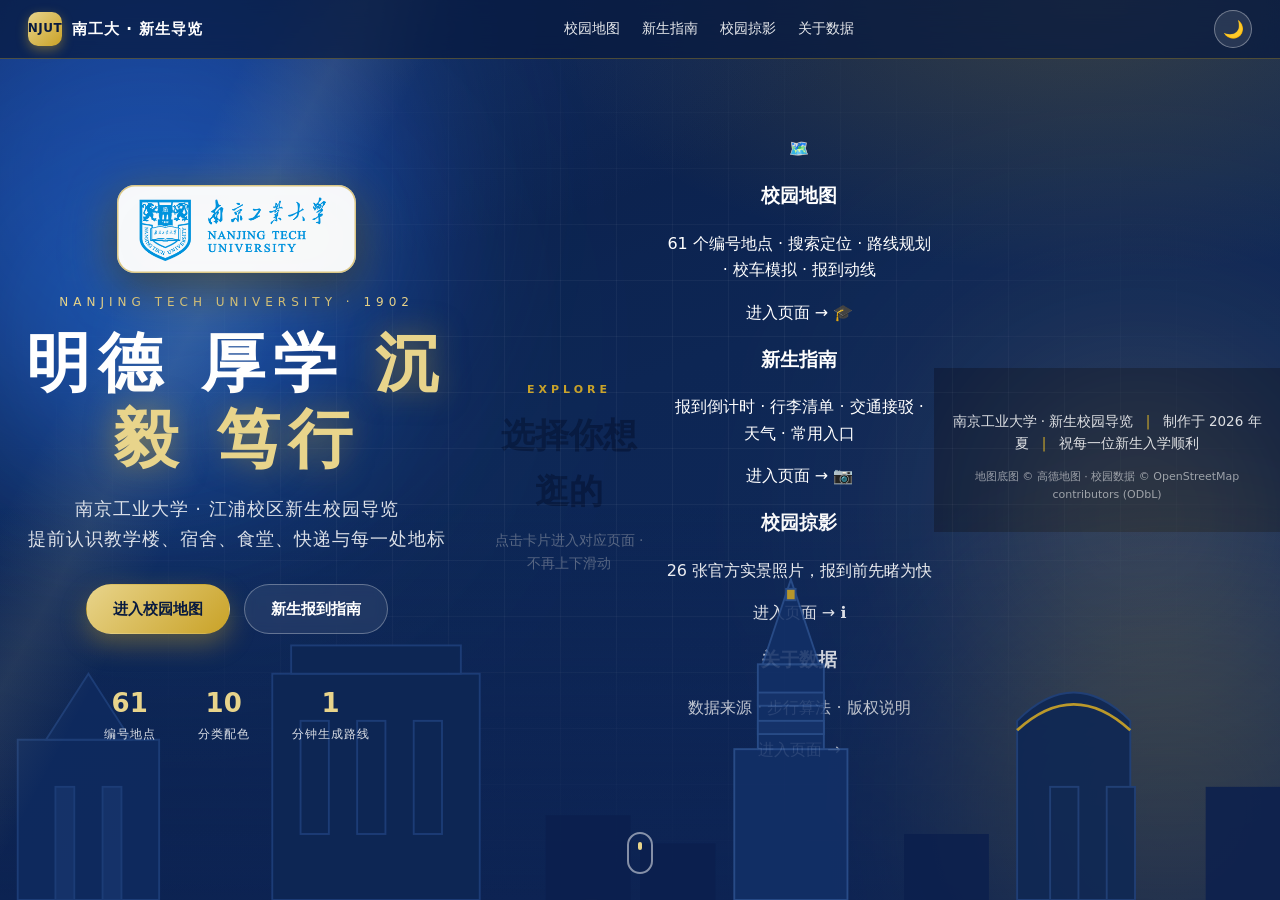
==== commit a9004cf6: "update index.html" ====
--- a/index.html
+++ b/index.html
@@ -11,25 +11,22 @@
   <link rel="stylesheet" href="lib/leaflet/leaflet.css">
   <link rel="stylesheet" href="css/style.css">
 </head>
-<body>
+<body data-page="home">
 
   <!-- ======== 顶部导航 ======== -->
   <nav id="topbar">
-    <a class="brand" href="#hero">
+    <a class="brand" href="index.html">
       <span class="brand-badge">NJUT</span>
       <span class="brand-text">南工大 · 新生导览</span>
     </a>
     <div class="nav-links">
-      <a href="#map">校园地图</a>
-      <a href="#guide">新生指南</a>
-      <a href="#gallery">校园掠影</a>
-      <a href="#about">关于数据</a>
+      <a href="map.html">校园地图</a>
+      <a href="guide.html">新生指南</a>
+      <a href="gallery.html">校园掠影</a>
+      <a href="about.html">关于数据</a>
     </div>
     <button id="themeToggle" class="theme-toggle" type="button" aria-label="切换深色模式" title="切换深色模式">🌙</button>
-  </nav>
-
-  <!-- ======== 封面 ======== -->
-  <header id="hero">
+  </nav><header id="hero">
     <div class="hero-bg" aria-hidden="true">
       <div class="hero-grid"></div>
       <div class="hero-glow glow-a"></div>
@@ -99,8 +96,8 @@
       <p class="hero-sub">南京工业大学 · 江浦校区新生校园导览<br>提前认识教学楼、宿舍、食堂、快递与每一处地标</p>
 
       <div class="hero-actions">
-        <a class="btn btn-primary" href="#map">进入校园地图</a>
-        <a class="btn btn-ghost" href="#guide">新生报到指南</a>
+        <a class="btn btn-primary" href="map.html">进入校园地图</a>
+        <a class="btn btn-ghost" href="guide.html">新生报到指南</a>
       </div>
 
       <div class="hero-stats">
@@ -110,224 +107,40 @@
       </div>
     </div>
 
-    <a class="scroll-cue" href="#map" aria-label="向下滚动"><span></span></a>
-  </header>
-
-  <!-- ======== 校园地图 ======== -->
-  <section id="map" class="map-section">
-    <div class="section-head">
-      <p class="section-kicker">INTERACTIVE CAMPUS MAP</p>
-      <h2>江浦校区交互地图</h2>
-      <p class="section-desc">序号从东南门（正门）开始编号 · 点击序号查看照片与介绍 · 输入地点查找位置 · 选择两个地点生成步行路线</p>
-    </div>
-
-    <div class="map-wrap">
-      <div class="map-tools">
-        <div class="tool-search">
-          <label for="searchInput">地点搜索</label>
-          <div class="search-box">
-            <input id="searchInput" type="text" placeholder="输入地点，如：厚学楼 / 菜鸟驿站 / 食堂…" autocomplete="off">
-            <button id="searchBtn" type="button" aria-label="搜索">搜索</button>
-          </div>
-          <ul id="searchHints" class="search-hints" hidden></ul>
-        </div>
-
-        <div class="tool-route">
-          <label>路线规划 <span class="hint">（生成路线 + 预计步行时长）</span></label>
-          <div class="route-row">
-            <input id="routeFrom" type="text" placeholder="起点，如：东南门" autocomplete="off">
-            <button id="swapBtn" type="button" title="交换起终点" aria-label="交换">⇄</button>
-            <input id="routeTo" type="text" placeholder="终点，如：逸夫图书馆" autocomplete="off">
-          </div>
-          <div class="route-actions">
-            <button id="routeBtn" class="btn btn-primary btn-sm" type="button">生成路线</button>
-            <button id="clearRouteBtn" class="btn btn-ghost btn-sm" type="button">清除</button>
-            <span id="routeResult" class="route-result"></span>
-          </div>
-        </div>
-
-        <div class="tool-legend">
-          <span class="legend-title">图例（点击筛选）</span>
-          <div id="legendChips" class="legend-chips"></div>
-        </div>
-
-        <div class="tool-row">
-          <button id="reportModeBtn" class="btn btn-outline btn-sm" type="button">🧭 报到动线模式</button>
-          <span id="reportStatus" class="tool-status"></span>
-        </div>
-        <div class="tool-bus">
-          <label for="busLineSelect">校园巴士模拟（站点动画）</label>
-          <div class="bus-row">
-            <select id="busLineSelect">
-              <option value="0">象山线</option>
-              <option value="1">亚青线</option>
-            </select>
-            <button id="busPlayBtn" class="btn btn-primary btn-sm" type="button">▶ 播放</button>
-            <button id="busStopBtn" class="btn btn-ghost btn-sm" type="button">■ 停止</button>
-          </div>
-          <span id="busStatus" class="tool-status"></span>
-        </div>
-      </div>
-
-      <div id="campusMap" class="campus-map"></div>
-
-      <aside id="poiPanel" class="poi-panel">
-        <div class="panel-head">
-          <span>地点索引</span>
-          <button id="panelToggle" type="button" aria-label="收起">‹</button>
-        </div>
-        <div class="panel-search">
-          <input id="panelFilter" type="text" placeholder="筛选地点…">
-        </div>
-        <div id="poiList" class="poi-list"></div>
-      </aside>
-    </div>
-  </section>
-
-  <!-- ======== 新生指南 ======== -->
-  <section id="guide" class="guide-section">
-    <div class="section-head">
-      <p class="section-kicker">FRESHMAN GUIDE</p>
-      <h2>新生报到 · 校园生活指南</h2>
-      <p class="section-desc">提前准备，报到不慌</p>
-    </div>
-
-    <div class="toolbox">
-      <article class="tool-card tool-weather">
-        <div class="tool-card-head">☁️ 南京天气与报到倒计时</div>
-        <div id="weatherBox" class="weather-box">正在获取天气…</div>
-        <div class="countdown">
-          <div class="countdown-label">距报到日还有</div>
-          <div id="countdown" class="countdown-digits">--天 --时 --分 --秒</div>
-          <label class="countdown-edit">报到日：<input id="orientationDate" type="datetime-local"></label>
-        </div>
-      </article>
-
-      <article class="tool-card tool-checklist">
-        <div class="tool-card-head">🧳 行李清单 <span class="tool-card-sub">点击勾选，自动保存</span></div>
-        <div class="checklist-progress"><div id="checklistBar" class="checklist-bar"></div><span id="checklistPct">0%</span></div>
-        <div id="checklistBody" class="checklist-body"></div>
-      </article>
-
-      <article class="tool-card tool-transit">
-        <div class="tool-card-head">🚇 从家到宿舍 · 交通接驳助手</div>
-        <label>我在：</label>
-        <select id="transitFrom" class="transit-select"></select>
-        <label>我的宿舍区：</label>
-        <select id="transitDorm" class="transit-select"></select>
-        <div id="transitResult" class="transit-result"></div>
-      </article>
-    </div>
-
-    <div class="guide-grid">
-      <article class="guide-card">
-        <div class="guide-icon">🏛</div>
-        <h3>从哪个门进校？</h3>
-        <ul>
-          <li><b>东南门（正门）</b>：东苑、西苑、南苑、北苑、景星苑等片区新生首选；报到日需从南门入校。</li>
-          <li><b>西门（浦口大道100号）</b>：亚青、象山、檀香片区新生建议就近入校。</li>
-          <li><b>北门</b>：北部宿舍区车辆通道（参考）。</li>
-        </ul>
-      </article>
-
-      <article class="guide-card">
-        <div class="guide-icon">🚇</div>
-        <h3>怎么到学校？</h3>
-        <ul>
-          <li><b>地铁</b>：10号线「南京工业大学站」，报到日学校在1号口设接驳车；2号口步行约1.3公里到校。</li>
-          <li><b>公交</b>：「工业大学江浦校区南」站：603、D10、D14、D15、D59、D61、680、698、512、Y29/Y38等。</li>
-          <li><b>校园巴士</b>：象山线 / 亚青线，站点：校门口、东苑、北苑、同和·仁智、象山苑、亚青食堂。</li>
-        </ul>
-      </article>
-
-      <article class="guide-card">
-        <div class="guide-icon">📦</div>
-        <h3>快递怎么收？</h3>
-        <ul>
-          <li>地址格式：<code>江苏省南京市江北新区浦珠南路30号 + 苑区/楼栋</code>，邮编 211816。</li>
-          <li>主要站点：东苑快递中心（菜鸟）、亚青村菜鸟驿站（24/25栋间）、西苑食堂旁京东/顺丰、明德楼下中国邮政。</li>
-          <li>取件短信会写明具体站点与取件码，按地图定位走即可。</li>
-        </ul>
-      </article>
-
-      <article class="guide-card">
-        <div class="guide-icon">🛏</div>
-        <h3>宿舍与生活</h3>
-        <ul>
-          <li>宿舍区：东苑、南苑（含桂苑）、西苑、北苑、景星苑、浦江、象山苑、亚青村等，多为上床下桌。</li>
-          <li>食堂：东苑、西苑、南苑、北苑（含民族食堂）、景星苑、象山、亚青村等近 10 个食堂。</li>
-          <li>就医：校医院（镜湖旁）为医保定点；学生事务中心可办校园卡与各类证明。</li>
-        </ul>
-      </article>
-
-      <article class="guide-card">
-        <div class="guide-icon">🏃</div>
-        <h3>运动场地在哪？</h3>
-        <ul>
-          <li>行健体育馆（综合）+ 游泳馆 + 行健田径场（大操场）。</li>
-          <li>东苑球场、亚青运动场、棒垒球场等散布各宿舍区。</li>
-          <li>音乐台适合晚会与社团活动；镜湖环湖道适合夜跑。</li>
-        </ul>
-      </article>
-
-      <article class="guide-card">
-        <div class="guide-icon">📍</div>
-        <h3>使用小贴士</h3>
-        <ul>
-          <li>点地图上的<b>彩色编号</b>可看照片和介绍。</li>
-          <li>搜索框支持模糊搜索（如「快递」「图书馆」）。</li>
-          <li>输入两个地点即可生成<b>步行路线与预计时长</b>。</li>
-          <li>位置为公开数据整理，报到时以校内指示牌为准。</li>
-        </ul>
-      </article>
-
-      <article class="guide-card">
-        <div class="guide-icon">🔗</div>
-        <h3>常用入口</h3>
-        <ul id="campusLinks"></ul>
-      </article>
-
-      <article class="guide-card">
-        <div class="guide-icon">🏙</div>
-        <h3>多校区速览</h3>
-        <ul id="campusNote"></ul>
-      </article>
-    </div>
-  </section>
-
-  <!-- ======== 校园掠影 ======== -->
-  <section id="gallery" class="gallery-section">
-    <div class="section-head">
-      <p class="section-kicker">CAMPUS GALLERY</p>
-      <h2>校园掠影</h2>
-      <p class="section-desc">实景照片 · 来源：南京工业大学官方澎湃号 / 校网新闻（融媒体中心）</p>
-    </div>
-    <div id="galleryGrid" class="gallery-grid"></div>
-  </section>
-
-  <!-- ======== 关于数据 ======== -->
-  <section id="about" class="about-section">
-    <div class="section-head">
-      <p class="section-kicker">ABOUT THE DATA</p>
-      <h2>关于数据与免责说明</h2>
-    </div>
-    <div class="about-cards">
-      <div>
-        <h3>位置数据</h3>
-        <p>建筑物与道路坐标来自 <a href="https://www.openstreetmap.org" target="_blank" rel="noopener">OpenStreetMap</a>（ODbL 许可）及公开资料整理，经 WGS84→GCJ02 纠偏后叠加高德底图；少数地点（西门、北门、快递点等）为参考位置。</p>
-      </div>
-      <div>
-        <h3>步行时长</h3>
-        <p>按校园道路网最短路径 × 步行速度 1.25 m/s（约 4.5 km/h）估算，另加 10% 余量，仅供参考。</p>
-      </div>
-      <div>
-        <h3>版权</h3>
-        <p>校训、校徽元素仅用于校园文化展示；照片版权归原作者所有；站点为新生公益导览，无商业用途。如有不妥请联系删除。</p>
-      </div>
-    </div>
-  </section>
-
-  <footer>
+    <a class="scroll-cue" href="map.html" aria-label="向下滚动"><span></span></a>
+  </header<section id="entries" class="entries-section">
+  <div class="section-head">
+    <p class="section-kicker">EXPLORE</p>
+    <h2>选择你想逛的</h2>
+    <p class="section-desc">点击卡片进入对应页面 · 不再上下滑动</p>
+  </div>
+  <div class="entries-grid">
+    <a class="entry-card" href="map.html">
+      <span class="entry-icon">🗺️</span>
+      <h3>校园地图</h3>
+      <p>61 个编号地点 · 搜索定位 · 路线规划 · 校车模拟 · 报到动线</p>
+      <span class="entry-go">进入页面 →</span>
+    </a>
+    <a class="entry-card" href="guide.html">
+      <span class="entry-icon">🎓</span>
+      <h3>新生指南</h3>
+      <p>报到倒计时 · 行李清单 · 交通接驳 · 天气 · 常用入口</p>
+      <span class="entry-go">进入页面 →</span>
+    </a>
+    <a class="entry-card" href="gallery.html">
+      <span class="entry-icon">📷</span>
+      <h3>校园掠影</h3>
+      <p>26 张官方实景照片，报到前先睹为快</p>
+      <span class="entry-go">进入页面 →</span>
+    </a>
+    <a class="entry-card" href="about.html">
+      <span class="entry-icon">ℹ️</span>
+      <h3>关于数据</h3>
+      <p>数据来源 · 步行算法 · 版权说明</p>
+      <span class="entry-go">进入页面 →</span>
+    </a>
+  </div>
+</section><footer>
     <p>南京工业大学 · 新生校园导览 <span>|</span> 制作于 2026 年夏 <span>|</span> 祝每一位新生入学顺利</p>
     <p class="footer-small">地图底图 © 高德地图 · 校园数据 © OpenStreetMap contributors (ODbL)</p>
   </footer>
--- a/css/style.css
+++ b/css/style.css
@@ -75,16 +75,67 @@
 .hero-glow{position:absolute;border-radius:50%;filter:blur(90px);opacity:.5}
 .glow-a{width:520px;height:520px;left:-120px;top:-80px;background:#1e5fd9}
 .glow-b{width:420px;height:420px;right:-100px;bottom:-120px;background:rgba(201,162,39,.55)}
+.hero-aurora{position:absolute;border-radius:50%;filter:blur(110px);opacity:.55;mix-blend-mode:screen;animation:auroraDrift 20s ease-in-out infinite alternate}
+.aurora-a{width:640px;height:460px;left:-160px;top:12%;background:radial-gradient(circle,#1e5fd9 0%,transparent 70%)}
+.aurora-b{width:560px;height:420px;right:-140px;top:34%;background:radial-gradient(circle,rgba(201,162,39,.65) 0%,transparent 70%);animation-delay:-8s}
+@keyframes auroraDrift{
+  0%{transform:translate(0,0) scale(1);opacity:.35}
+  50%{transform:translate(60px,30px) scale(1.15);opacity:.6}
+  100%{transform:translate(-40px,50px) scale(.95);opacity:.4}
+}
+.hero-beam{
+  position:absolute;top:-30%;left:-20%;width:60%;height:160%;z-index:1;
+  background:linear-gradient(100deg,transparent 42%,rgba(232,212,139,.10) 50%,transparent 58%);
+  transform:rotate(18deg);animation:beamSweep 14s ease-in-out infinite;
+}
+@keyframes beamSweep{0%,100%{transform:rotate(18deg) translateX(-30%)}50%{transform:rotate(18deg) translateX(60%)}}
+.hero-particles{position:absolute;inset:0;pointer-events:none;z-index:1}
+.hero-particles i{
+  position:absolute;bottom:-12px;width:4px;height:4px;border-radius:50%;
+  background:rgba(232,212,139,.85);box-shadow:0 0 8px rgba(232,212,139,.9);
+  animation:rise linear infinite;
+}
+.hero-particles i:nth-child(1){left:6%;animation-duration:13s;animation-delay:0s}
+.hero-particles i:nth-child(2){left:14%;width:3px;height:3px;animation-duration:17s;animation-delay:2s}
+.hero-particles i:nth-child(3){left:22%;animation-duration:15s;animation-delay:5s}
+.hero-particles i:nth-child(4){left:31%;width:2px;height:2px;animation-duration:19s;animation-delay:1s}
+.hero-particles i:nth-child(5){left:38%;animation-duration:12s;animation-delay:7s}
+.hero-particles i:nth-child(6){left:46%;width:5px;height:5px;animation-duration:21s;animation-delay:3s}
+.hero-particles i:nth-child(7){left:53%;width:3px;height:3px;animation-duration:16s;animation-delay:9s}
+.hero-particles i:nth-child(8){left:61%;animation-duration:14s;animation-delay:4s}
+.hero-particles i:nth-child(9){left:69%;width:2px;height:2px;animation-duration:22s;animation-delay:11s}
+.hero-particles i:nth-child(10){left:76%;animation-duration:18s;animation-delay:6s}
+.hero-particles i:nth-child(11){left:82%;width:3px;height:3px;animation-duration:13s;animation-delay:8s}
+.hero-particles i:nth-child(12){left:88%;animation-duration:20s;animation-delay:2s}
+.hero-particles i:nth-child(13){left:93%;width:2px;height:2px;animation-duration:15s;animation-delay:10s}
+.hero-particles i:nth-child(14){left:11%;animation-duration:23s;animation-delay:12s}
+.hero-particles i:nth-child(15){left:34%;width:3px;height:3px;animation-duration:18s;animation-delay:14s}
+.hero-particles i:nth-child(16){left:58%;animation-duration:16s;animation-delay:13s}
+.hero-particles i:nth-child(17){left:72%;width:2px;height:2px;animation-duration:24s;animation-delay:15s}
+.hero-particles i:nth-child(18){left:25%;animation-duration:20s;animation-delay:16s}
+.hero-particles i:nth-child(19){left:49%;width:3px;height:3px;animation-duration:17s;animation-delay:17s}
+.hero-particles i:nth-child(20){left:66%;animation-duration:19s;animation-delay:18s}
+@keyframes rise{
+  0%{transform:translateY(0);opacity:0}
+  10%{opacity:1}
+  90%{opacity:.6}
+  100%{transform:translateY(-105vh);opacity:0}
+}
 .hero-skyline{
   position:absolute;left:0;right:0;bottom:0;width:100%;height:44vh;min-height:260px;
   opacity:.9;
 }
 .hero-content{position:relative;z-index:2;padding:120px 24px 90px;max-width:980px}
 .hero-emblem{
-  width:92px;height:auto;margin:0 auto 18px;
+  width:auto;margin:0 auto 20px;
+  display:inline-flex;padding:12px 22px;border-radius:18px;
+  background:rgba(255,255,255,.96);
+  box-shadow:0 14px 40px rgba(0,0,0,.35), inset 0 0 0 1.5px rgba(201,162,39,.55);
   filter:drop-shadow(0 8px 24px rgba(201,162,39,.35));
   animation:float 5s ease-in-out infinite;
 }
+.hero-emblem img{height:64px;width:auto;display:block}
+@media (max-width:480px){.hero-emblem img{height:48px}.hero-emblem{padding:10px 16px}}
 @keyframes float{0%,100%{transform:translateY(0)}50%{transform:translateY(-8px)}}
 .hero-eyebrow{
   font-size:12px;letter-spacing:5px;color:var(--gold-light);
@@ -202,6 +253,28 @@
 .legend-chip .dot{width:10px;height:10px;border-radius:50%}
 .legend-chip.on{border-color:currentColor;background:#fbfcff}
 .legend-chip.off{opacity:.38}
+
+/* 地图工具附加行 */
+.tool-row{display:flex;align-items:center;gap:10px;flex-wrap:wrap}
+.tool-status{font-size:12px;color:var(--muted);font-weight:600}
+.tool-bus label{font-size:12px;font-weight:700;color:var(--navy-800);letter-spacing:1px}
+.bus-row{display:flex;gap:8px;align-items:center;margin-top:6px}
+.bus-row select{
+  flex:1;min-width:0;padding:9px 10px;border:1.5px solid var(--line);border-radius:10px;
+  font-size:14px;font-family:var(--font);background:#fff;color:var(--ink);outline:none;
+}
+#reportPanel{margin-top:10px;border:1.5px solid var(--gold);border-radius:12px;padding:8px;background:rgba(255,255,255,.8)}
+.report-step{
+  display:flex;gap:10px;align-items:flex-start;padding:8px 10px;border-radius:9px;
+  cursor:pointer;transition:background .15s;
+}
+.report-step:hover{background:#eef2fb}
+.report-step .rnum{
+  width:24px;height:24px;flex:none;border-radius:50%;background:var(--gold);color:#fff;
+  display:flex;align-items:center;justify-content:center;font-size:12px;font-weight:800;
+}
+.report-step .rtitle{font-weight:700;font-size:13px}
+.report-step .rdesc{font-size:12px;color:var(--muted);margin-top:2px}
 
 /* 侧边地点索引 */
 .poi-panel{
@@ -317,6 +390,76 @@
 .guide-card code{
   background:#eef2fb;padding:2px 6px;border-radius:6px;font-size:12px;color:var(--navy-700);
 }
+
+/* ---------- 新生工具箱 ---------- */
+.toolbox{
+  display:grid;grid-template-columns:repeat(auto-fit,minmax(300px,1fr));gap:18px;
+  max-width:1180px;margin:34px auto 8px;
+}
+.tool-card{
+  background:var(--card);border-radius:var(--radius);padding:22px;box-shadow:var(--shadow);
+  border-top:4px solid var(--navy-700);
+}
+.tool-card:nth-child(2){border-top-color:#1f9d55}
+.tool-card:nth-child(3){border-top-color:#0ea5a4}
+.tool-card-head{font-weight:800;color:var(--navy-900);font-size:16px;margin-bottom:12px}
+.tool-card-sub{font-weight:400;font-size:12px;color:var(--muted)}
+.weather-box{font-size:14px;color:#3c4a66}
+.weather-today{display:flex;align-items:center;gap:14px;margin-bottom:8px}
+.weather-temp{font-size:34px;font-weight:800;color:var(--navy-800)}
+.weather-days{display:flex;gap:10px;flex-wrap:wrap}
+.weather-day{background:#eef2fb;border-radius:10px;padding:8px 12px;font-size:12px;text-align:center}
+.weather-day b{display:block;font-size:15px;color:var(--navy-800)}
+.countdown{margin-top:14px;padding-top:12px;border-top:1px dashed var(--line)}
+.countdown-label{font-size:12px;color:var(--muted);font-weight:700;letter-spacing:1px}
+.countdown-digits{
+  font-size:clamp(22px,3vw,30px);font-weight:800;color:var(--gold);letter-spacing:2px;
+  font-variant-numeric:tabular-nums;margin:4px 0 8px;
+}
+.countdown-edit{font-size:12px;color:var(--muted);display:flex;align-items:center;gap:8px;flex-wrap:wrap}
+.countdown-edit input{
+  padding:6px 8px;border:1.5px solid var(--line);border-radius:8px;font-size:12px;
+  font-family:var(--font);color:var(--ink);background:#fff;
+}
+.checklist-progress{
+  display:flex;align-items:center;gap:10px;margin-bottom:10px;
+  height:10px;background:#eef2fb;border-radius:999px;overflow:hidden;
+}
+.checklist-bar{
+  height:100%;width:0;border-radius:999px;
+  background:linear-gradient(90deg,#1f9d55,#3ecf7c);transition:width .3s;
+}
+.checklist-progress span{font-size:12px;font-weight:800;color:var(--navy-700)}
+.checklist-body{max-height:300px;overflow:auto;padding-right:4px}
+.checklist-cat{font-size:13px;font-weight:800;color:var(--navy-700);margin:10px 0 4px}
+.checklist-cat:first-child{margin-top:0}
+.checklist-item{
+  display:flex;align-items:center;gap:10px;padding:6px 8px;border-radius:8px;cursor:pointer;
+  font-size:13.5px;transition:background .15s;
+}
+.checklist-item:hover{background:#eef2fb}
+.checklist-item input{width:17px;height:17px;accent-color:#1f9d55;flex:none}
+.checklist-item.done{color:var(--muted);text-decoration:line-through}
+.transit-select{
+  width:100%;padding:10px 12px;border:1.5px solid var(--line);border-radius:10px;
+  font-size:14px;font-family:var(--font);background:#fff;color:var(--ink);margin:4px 0 10px;outline:none;
+}
+.transit-result{margin-top:8px}
+.transit-result .t-step{display:flex;gap:10px;padding:6px 0;font-size:13.5px;color:#3c4a66}
+.transit-result .t-step::before{content:"";flex:none;width:8px;height:8px;border-radius:50%;background:var(--gold);margin-top:7px}
+.transit-gate{margin-top:10px;padding:10px 12px;background:#eef7f0;border-radius:10px;font-size:13px;color:#1e6b3c}
+
+/* 校车模拟与报到动线 */
+.bus-dot{
+  width:20px;height:20px;border-radius:50%;position:relative;
+  background:var(--bus,#1B5FD9);border:3px solid #fff;
+  box-shadow:0 2px 10px rgba(0,0,0,.4);
+}
+.bus-dot::after{
+  content:"";position:absolute;inset:-5px;border-radius:50%;
+  border:2px solid var(--bus,#1B5FD9);animation:pulse 1.6s ease-out infinite;
+}
+#reportModeBtn.active{background:var(--navy-800);color:#fff;border-color:var(--navy-800)}
 
 /* ---------- 掠影 ---------- */
 .gallery-section{padding:0 20px 40px;background:#eaeff8}
@@ -374,6 +517,7 @@
   .gallery-grid{grid-template-columns:repeat(auto-fill,minmax(160px,1fr));gap:10px}
   .section-head{padding:44px 14px 6px}
   .gallery-item figcaption{font-size:11px;padding:18px 8px 6px}
+  .toolbox{grid-template-columns:1fr}
 }
 @media (max-width:480px){
   #topbar{padding:10px 14px}
@@ -387,6 +531,65 @@
   .popup-actions .btn{padding:10px 8px;font-size:12px}
   .guide-card{padding:20px}
 }
+
+/* ---------- 深色模式 ---------- */
+.theme-toggle{
+  width:38px;height:38px;border-radius:50%;border:1.5px solid rgba(255,255,255,.35);
+  background:rgba(255,255,255,.1);color:#fff;font-size:17px;cursor:pointer;
+  display:flex;align-items:center;justify-content:center;
+  transition:background .2s, transform .2s;
+}
+.theme-toggle:hover{background:rgba(255,255,255,.2);transform:rotate(15deg)}
+
+[data-theme="dark"]{
+  --paper:#0c1222;
+  --ink:#e6ebf7;
+  --muted:#93a0bd;
+  --line:#243352;
+  --card:#131c33;
+  --shadow:0 10px 30px rgba(0,0,0,.35);
+  --shadow-lg:0 24px 60px rgba(0,0,0,.5);
+}
+[data-theme="dark"] body{background:var(--paper)}
+[data-theme="dark"] .section-head h2{color:#eef2fb}
+[data-theme="dark"] .section-desc{color:var(--muted)}
+[data-theme="dark"] .gallery-section{background:#0e1628}
+[data-theme="dark"] .guide-card,.tool-card{background:var(--card)}
+[data-theme="dark"] .guide-card h3,.tool-card-head{color:#eef2fb}
+[data-theme="dark"] .guide-card ul,.transit-result .t-step,.weather-box{color:#c6d0e4}
+[data-theme="dark"] .map-tools,.poi-panel{background:rgba(15,23,42,.94);color:var(--ink)}
+[data-theme="dark"] .map-tools label,.tool-route label,.legend-title,.tool-bus label{color:#eef2fb}
+[data-theme="dark"] .search-box input,.route-row input,.panel-search input,.bus-row select,.transit-select,.countdown-edit input{
+  background:#0d1526;border-color:#2a3a5e;color:#e6ebf7;
+}
+[data-theme="dark"] .search-hints{background:#131c33;color:var(--ink)}
+[data-theme="dark"] .search-hints li:hover,.search-hints li.active{background:#1c2742}
+[data-theme="dark"] .legend-chip{background:#131c33;color:var(--ink);border-color:#2a3a5e}
+[data-theme="dark"] .legend-chip.on{background:#18233d}
+[data-theme="dark"] .poi-item:hover,.report-step:hover,.checklist-item:hover{background:#1a2540}
+[data-theme="dark"] .panel-head{border-color:#2a3a5e;color:#eef2fb}
+[data-theme="dark"] .poi-item .cat{color:var(--muted)}
+[data-theme="dark"] #reportPanel{background:rgba(19,28,51,.92)}
+[data-theme="dark"] .report-step .rdesc,.countdown-label,.countdown-edit{color:var(--muted)}
+[data-theme="dark"] .poi-popup .leaflet-popup-content-wrapper{background:#131c33;color:var(--ink)}
+[data-theme="dark"] .popup-body h3{color:#eef2fb}
+[data-theme="dark"] .popup-body .desc{color:#c6d0e4}
+[data-theme="dark"] .popup-body .alias{color:var(--muted)}
+[data-theme="dark"] .btn-outline{background:transparent;border-color:#2a3a5e;color:#dbe3f5}
+[data-theme="dark"] .btn-outline:hover{background:#1c2742}
+[data-theme="dark"] .leaflet-bar a{background:#131c33;color:#e6ebf7;border-color:#2a3a5e}
+[data-theme="dark"] .leaflet-control-layers{background:#131c33;color:var(--ink);border-color:#2a3a5e}
+[data-theme="dark"] .leaflet-control-attribution{background:rgba(13,21,38,.8);color:#93a0bd}
+[data-theme="dark"] .weather-day{background:#18233d;color:var(--ink)}
+[data-theme="dark"] .checklist-progress{background:#1a2540}
+[data-theme="dark"] .checklist-cat{color:#c9d5ef}
+[data-theme="dark"] .transit-gate{background:#14281c;color:#7fd6a3}
+[data-theme="dark"] .about-cards div{background:var(--card)}
+[data-theme="dark"] .about-cards h3{color:#eef2fb}
+[data-theme="dark"] .about-cards p{color:var(--muted)}
+[data-theme="dark"] footer{background:#070f24}
+[data-theme="dark"] .guide-card code{background:#1a2540;color:#dbe3f5}
+
 @media (prefers-reduced-motion: reduce){
   *,*::before,*::after{animation:none !important;transition:none !important}
 }
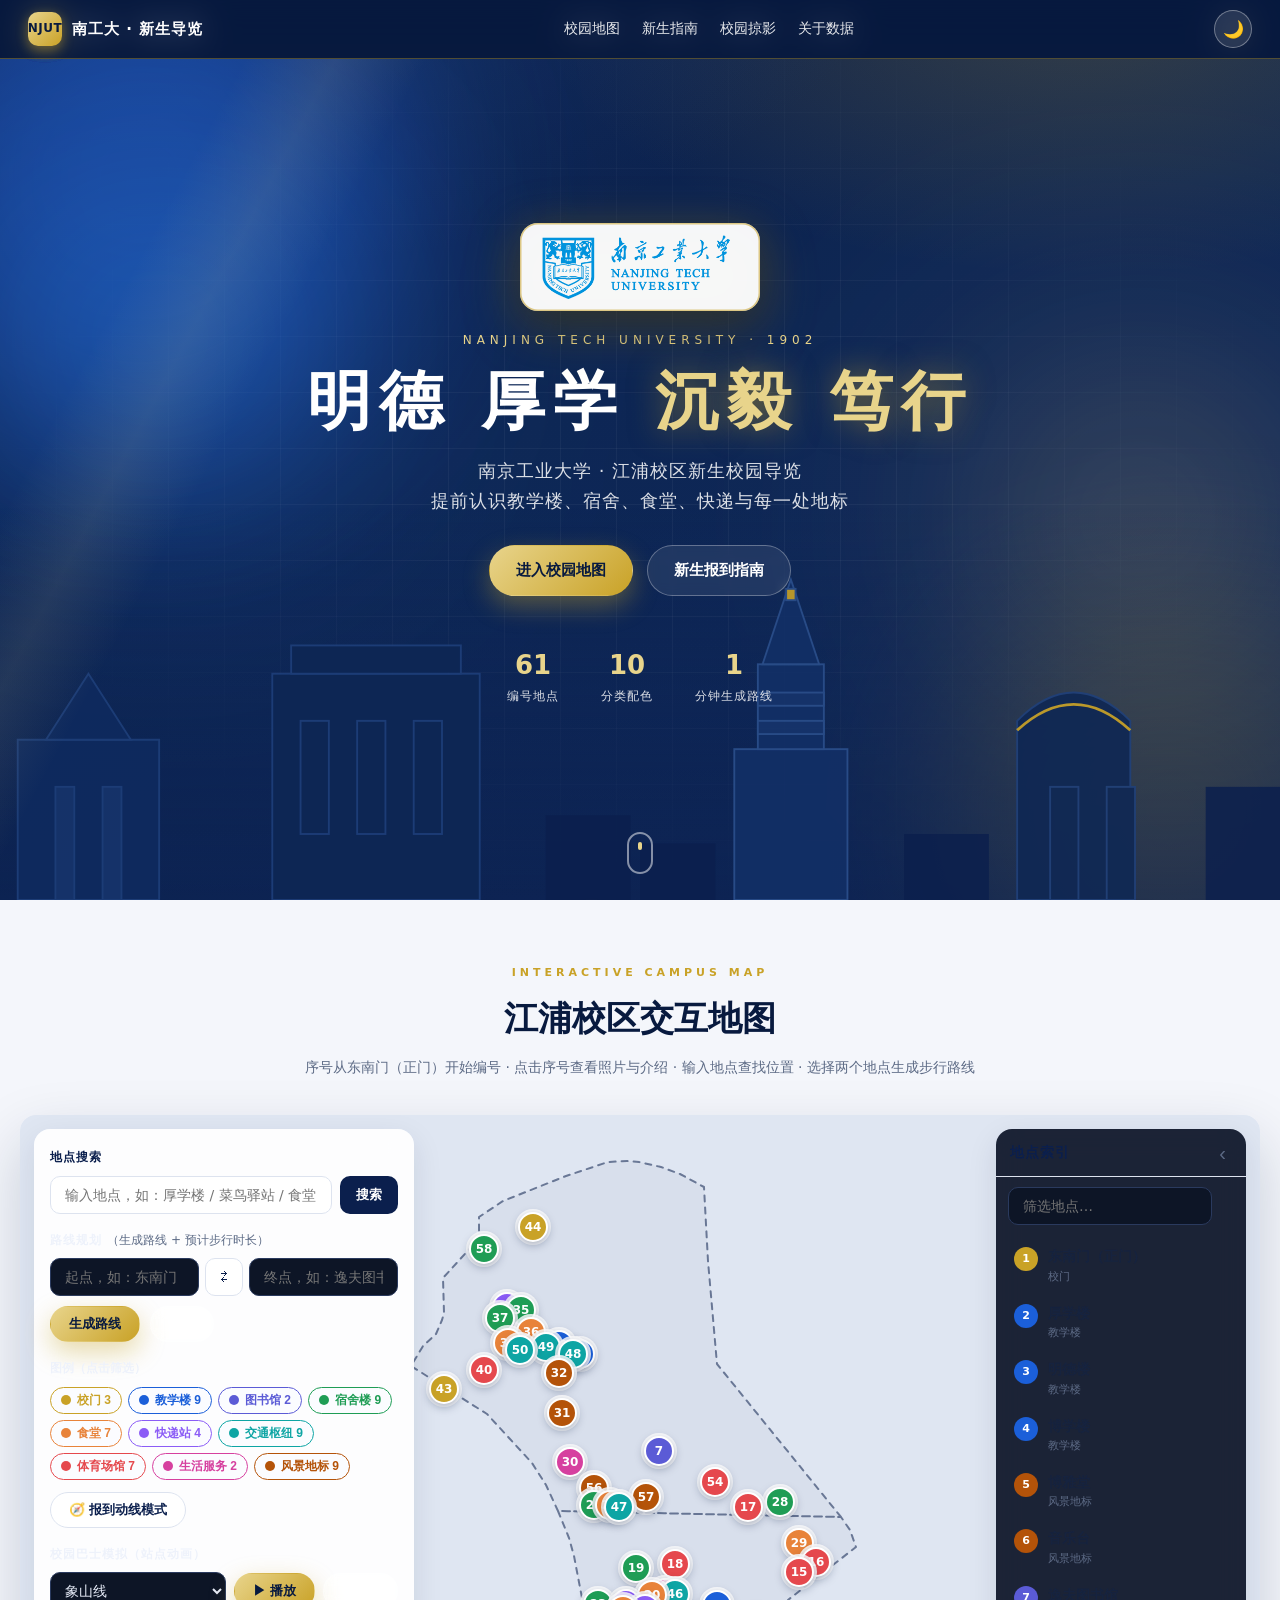
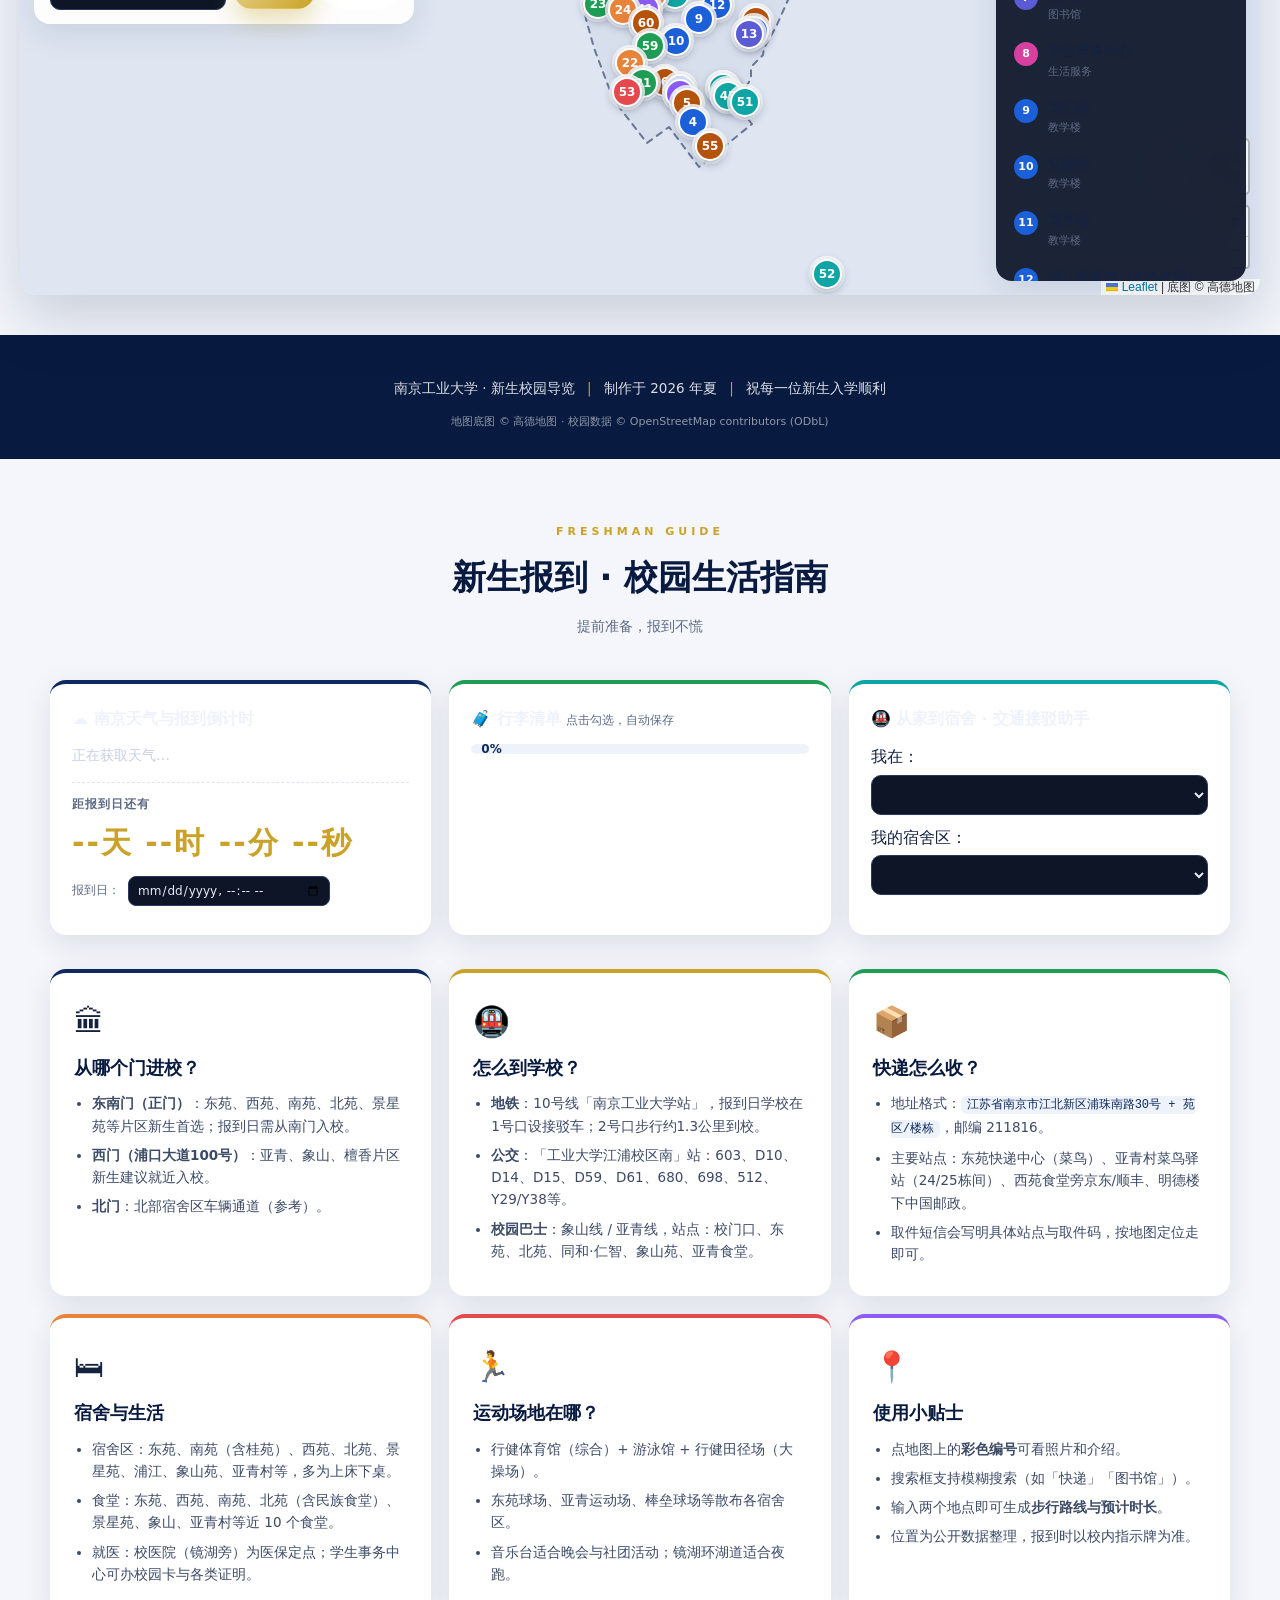
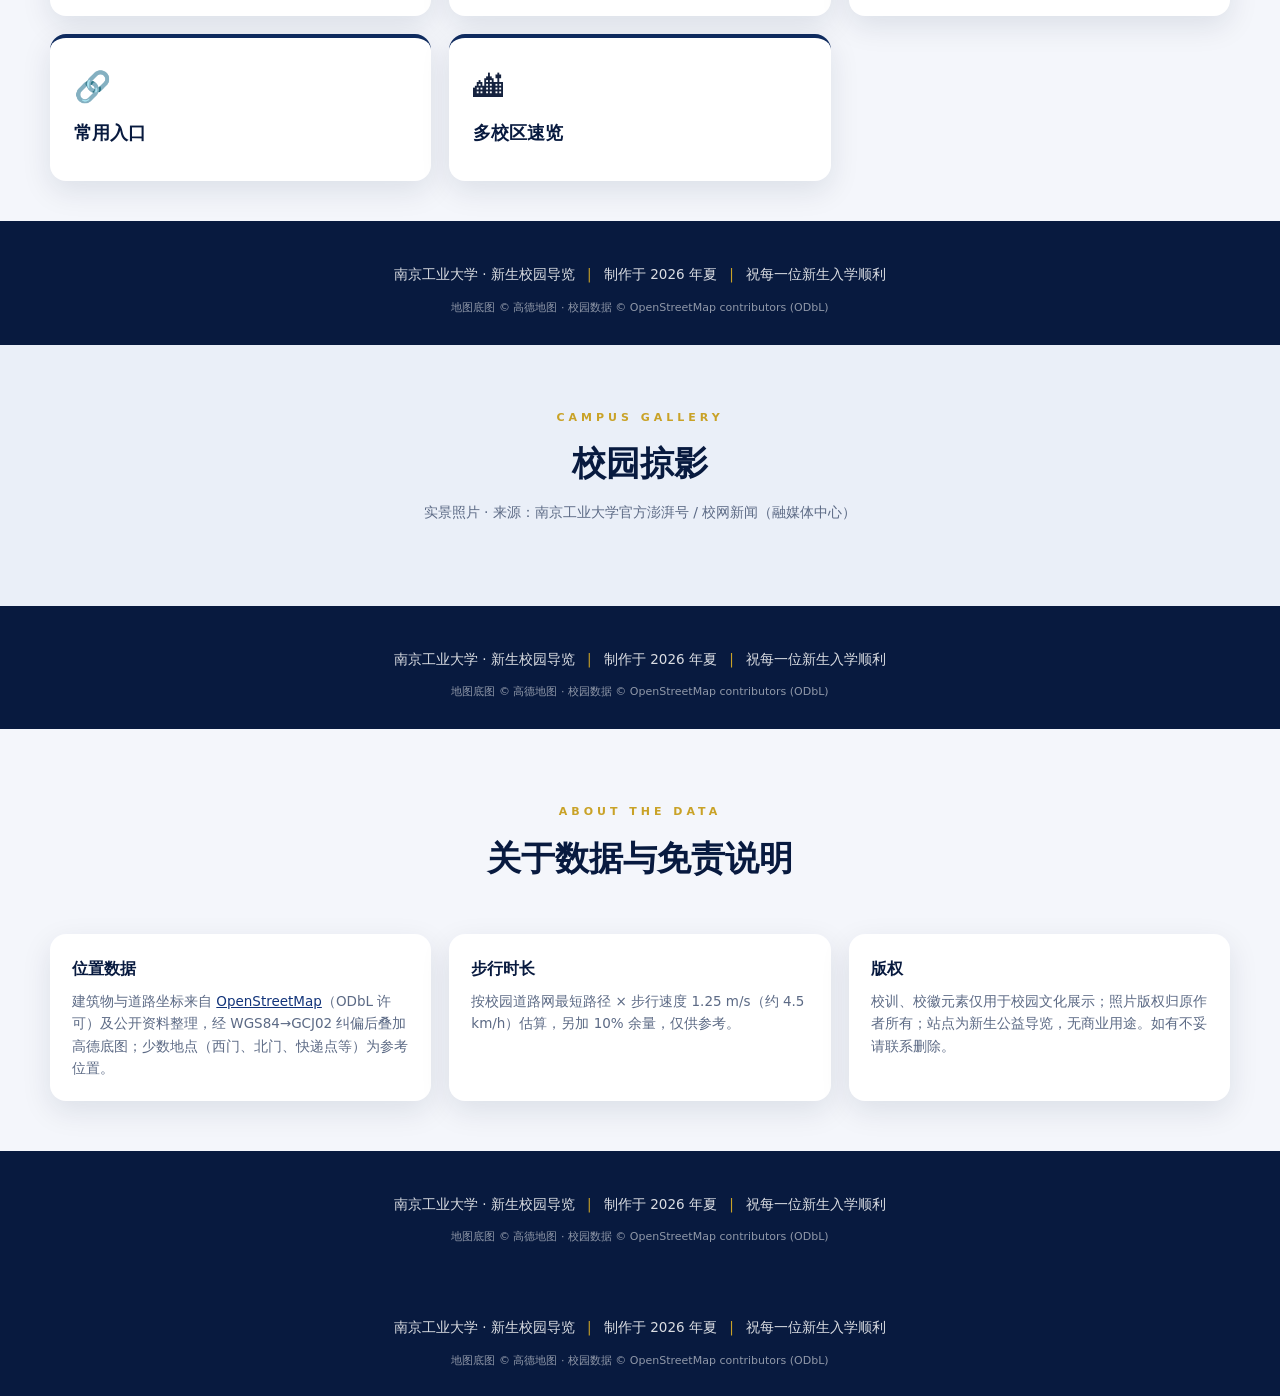
==== commit da5a4b74: "update index.html (single-page homepage)" ====
--- a/index.html
+++ b/index.html
@@ -15,15 +15,15 @@
 
   <!-- ======== 顶部导航 ======== -->
   <nav id="topbar">
-    <a class="brand" href="index.html">
+    <a class="brand" href="#hero">
       <span class="brand-badge">NJUT</span>
       <span class="brand-text">南工大 · 新生导览</span>
     </a>
     <div class="nav-links">
-      <a href="map.html">校园地图</a>
-      <a href="guide.html">新生指南</a>
-      <a href="gallery.html">校园掠影</a>
-      <a href="about.html">关于数据</a>
+      <a href="#map">校园地图</a>
+      <a href="#guide">新生指南</a>
+      <a href="#gallery">校园掠影</a>
+      <a href="#about">关于数据</a>
     </div>
     <button id="themeToggle" class="theme-toggle" type="button" aria-label="切换深色模式" title="切换深色模式">🌙</button>
   </nav><header id="hero">
@@ -96,8 +96,8 @@
       <p class="hero-sub">南京工业大学 · 江浦校区新生校园导览<br>提前认识教学楼、宿舍、食堂、快递与每一处地标</p>
 
       <div class="hero-actions">
-        <a class="btn btn-primary" href="map.html">进入校园地图</a>
-        <a class="btn btn-ghost" href="guide.html">新生报到指南</a>
+        <a class="btn btn-primary" href="#map">进入校园地图</a>
+        <a class="btn btn-ghost" href="#guide">新生报到指南</a>
       </div>
 
       <div class="hero-stats">
@@ -107,40 +107,104 @@
       </div>
     </div>
 
-    <a class="scroll-cue" href="map.html" aria-label="向下滚动"><span></span></a>
-  </header<section id="entries" class="entries-section">
-  <div class="section-head">
-    <p class="section-kicker">EXPLORE</p>
-    <h2>选择你想逛的</h2>
-    <p class="section-desc">点击卡片进入对应页面 · 不再上下滑动</p>
-  </div>
-  <div class="entries-grid">
-    <a class="entry-card" href="map.html">
-      <span class="entry-icon">🗺️</span>
-      <h3>校园地图</h3>
-      <p>61 个编号地点 · 搜索定位 · 路线规划 · 校车模拟 · 报到动线</p>
-      <span class="entry-go">进入页面 →</span>
+    <a class="scroll-cue" href="#map" aria-label="向下滚动"><span></span></a>
+  </header><!DOCTYPE html>
+<html lang="zh-CN">
+<head>
+  <meta charset="UTF-8">
+  <meta name="viewport" content="width=device-width, initial-scale=1.0">
+  <meta name="theme-color" content="#0b1f4d">
+  <title>校园地图 · 南京工业大学新生导览</title>
+  <meta name="description" content="为南京工业大学准大一新生打造的校园提前熟悉指南：详细校园地图、地点编号检索、步行路线与步行时长估算。">
+  <link rel="manifest" href="manifest.webmanifest">
+  <link rel="apple-touch-icon" href="images/logo/icon-192.png">
+  <link rel="stylesheet" href="lib/leaflet/leaflet.css">
+  <link rel="stylesheet" href="css/style.css">
+</head>
+<body data-page="map">
+
+  <!-- ======== 顶部导航 ======== -->
+  <nav id="topbar">
+    <a class="brand" href="index.html">
+      <span class="brand-badge">NJUT</span>
+      <span class="brand-text">南工大 · 新生导览</span>
     </a>
-    <a class="entry-card" href="guide.html">
-      <span class="entry-icon">🎓</span>
-      <h3>新生指南</h3>
-      <p>报到倒计时 · 行李清单 · 交通接驳 · 天气 · 常用入口</p>
-      <span class="entry-go">进入页面 →</span>
-    </a>
-    <a class="entry-card" href="gallery.html">
-      <span class="entry-icon">📷</span>
-      <h3>校园掠影</h3>
-      <p>26 张官方实景照片，报到前先睹为快</p>
-      <span class="entry-go">进入页面 →</span>
-    </a>
-    <a class="entry-card" href="about.html">
-      <span class="entry-icon">ℹ️</span>
-      <h3>关于数据</h3>
-      <p>数据来源 · 步行算法 · 版权说明</p>
-      <span class="entry-go">进入页面 →</span>
-    </a>
-  </div>
-</section><footer>
+    <div class="nav-links">
+      <a href="map.html">校园地图</a>
+      <a href="guide.html">新生指南</a>
+      <a href="gallery.html">校园掠影</a>
+      <a href="about.html">关于数据</a>
+    </div>
+    <button id="themeToggle" class="theme-toggle" type="button" aria-label="切换深色模式" title="切换深色模式">🌙</button>
+  </nav><section id="map" class="map-section">
+    <div class="section-head">
+      <p class="section-kicker">INTERACTIVE CAMPUS MAP</p>
+      <h2>江浦校区交互地图</h2>
+      <p class="section-desc">序号从东南门（正门）开始编号 · 点击序号查看照片与介绍 · 输入地点查找位置 · 选择两个地点生成步行路线</p>
+    </div>
+
+    <div class="map-wrap">
+      <div class="map-tools">
+        <div class="tool-search">
+          <label for="searchInput">地点搜索</label>
+          <div class="search-box">
+            <input id="searchInput" type="text" placeholder="输入地点，如：厚学楼 / 菜鸟驿站 / 食堂…" autocomplete="off">
+            <button id="searchBtn" type="button" aria-label="搜索">搜索</button>
+          </div>
+          <ul id="searchHints" class="search-hints" hidden></ul>
+        </div>
+
+        <div class="tool-route">
+          <label>路线规划 <span class="hint">（生成路线 + 预计步行时长）</span></label>
+          <div class="route-row">
+            <input id="routeFrom" type="text" placeholder="起点，如：东南门" autocomplete="off">
+            <button id="swapBtn" type="button" title="交换起终点" aria-label="交换">⇄</button>
+            <input id="routeTo" type="text" placeholder="终点，如：逸夫图书馆" autocomplete="off">
+          </div>
+          <div class="route-actions">
+            <button id="routeBtn" class="btn btn-primary btn-sm" type="button">生成路线</button>
+            <button id="clearRouteBtn" class="btn btn-ghost btn-sm" type="button">清除</button>
+            <span id="routeResult" class="route-result"></span>
+          </div>
+        </div>
+
+        <div class="tool-legend">
+          <span class="legend-title">图例（点击筛选）</span>
+          <div id="legendChips" class="legend-chips"></div>
+        </div>
+
+        <div class="tool-row">
+          <button id="reportModeBtn" class="btn btn-outline btn-sm" type="button">🧭 报到动线模式</button>
+          <span id="reportStatus" class="tool-status"></span>
+        </div>
+        <div class="tool-bus">
+          <label for="busLineSelect">校园巴士模拟（站点动画）</label>
+          <div class="bus-row">
+            <select id="busLineSelect">
+              <option value="0">象山线</option>
+              <option value="1">亚青线</option>
+            </select>
+            <button id="busPlayBtn" class="btn btn-primary btn-sm" type="button">▶ 播放</button>
+            <button id="busStopBtn" class="btn btn-ghost btn-sm" type="button">■ 停止</button>
+          </div>
+          <span id="busStatus" class="tool-status"></span>
+        </div>
+      </div>
+
+      <div id="campusMap" class="campus-map"></div>
+
+      <aside id="poiPanel" class="poi-panel">
+        <div class="panel-head">
+          <span>地点索引</span>
+          <button id="panelToggle" type="button" aria-label="收起">‹</button>
+        </div>
+        <div class="panel-search">
+          <input id="panelFilter" type="text" placeholder="筛选地点…">
+        </div>
+        <div id="poiList" class="poi-list"></div>
+      </aside>
+    </div>
+  </section><footer>
     <p>南京工业大学 · 新生校园导览 <span>|</span> 制作于 2026 年夏 <span>|</span> 祝每一位新生入学顺利</p>
     <p class="footer-small">地图底图 © 高德地图 · 校园数据 © OpenStreetMap contributors (ODbL)</p>
   </footer>
@@ -151,3 +215,265 @@
   <script src="js/app.js"></script>
 </body>
 </html>
+<!DOCTYPE html>
+<html lang="zh-CN">
+<head>
+  <meta charset="UTF-8">
+  <meta name="viewport" content="width=device-width, initial-scale=1.0">
+  <meta name="theme-color" content="#0b1f4d">
+  <title>新生指南 · 南京工业大学新生导览</title>
+  <meta name="description" content="为南京工业大学准大一新生打造的校园提前熟悉指南：详细校园地图、地点编号检索、步行路线与步行时长估算。">
+  <link rel="manifest" href="manifest.webmanifest">
+  <link rel="apple-touch-icon" href="images/logo/icon-192.png">
+  <link rel="stylesheet" href="lib/leaflet/leaflet.css">
+  <link rel="stylesheet" href="css/style.css">
+</head>
+<body data-page="guide">
+
+  <!-- ======== 顶部导航 ======== -->
+  <nav id="topbar">
+    <a class="brand" href="index.html">
+      <span class="brand-badge">NJUT</span>
+      <span class="brand-text">南工大 · 新生导览</span>
+    </a>
+    <div class="nav-links">
+      <a href="map.html">校园地图</a>
+      <a href="guide.html">新生指南</a>
+      <a href="gallery.html">校园掠影</a>
+      <a href="about.html">关于数据</a>
+    </div>
+    <button id="themeToggle" class="theme-toggle" type="button" aria-label="切换深色模式" title="切换深色模式">🌙</button>
+  </nav><section id="guide" class="guide-section">
+    <div class="section-head">
+      <p class="section-kicker">FRESHMAN GUIDE</p>
+      <h2>新生报到 · 校园生活指南</h2>
+      <p class="section-desc">提前准备，报到不慌</p>
+    </div>
+
+    <div class="toolbox">
+      <article class="tool-card tool-weather">
+        <div class="tool-card-head">☁️ 南京天气与报到倒计时</div>
+        <div id="weatherBox" class="weather-box">正在获取天气…</div>
+        <div class="countdown">
+          <div class="countdown-label">距报到日还有</div>
+          <div id="countdown" class="countdown-digits">--天 --时 --分 --秒</div>
+          <label class="countdown-edit">报到日：<input id="orientationDate" type="datetime-local"></label>
+        </div>
+      </article>
+
+      <article class="tool-card tool-checklist">
+        <div class="tool-card-head">🧳 行李清单 <span class="tool-card-sub">点击勾选，自动保存</span></div>
+        <div class="checklist-progress"><div id="checklistBar" class="checklist-bar"></div><span id="checklistPct">0%</span></div>
+        <div id="checklistBody" class="checklist-body"></div>
+      </article>
+
+      <article class="tool-card tool-transit">
+        <div class="tool-card-head">🚇 从家到宿舍 · 交通接驳助手</div>
+        <label>我在：</label>
+        <select id="transitFrom" class="transit-select"></select>
+        <label>我的宿舍区：</label>
+        <select id="transitDorm" class="transit-select"></select>
+        <div id="transitResult" class="transit-result"></div>
+      </article>
+    </div>
+
+    <div class="guide-grid">
+      <article class="guide-card">
+        <div class="guide-icon">🏛</div>
+        <h3>从哪个门进校？</h3>
+        <ul>
+          <li><b>东南门（正门）</b>：东苑、西苑、南苑、北苑、景星苑等片区新生首选；报到日需从南门入校。</li>
+          <li><b>西门（浦口大道100号）</b>：亚青、象山、檀香片区新生建议就近入校。</li>
+          <li><b>北门</b>：北部宿舍区车辆通道（参考）。</li>
+        </ul>
+      </article>
+
+      <article class="guide-card">
+        <div class="guide-icon">🚇</div>
+        <h3>怎么到学校？</h3>
+        <ul>
+          <li><b>地铁</b>：10号线「南京工业大学站」，报到日学校在1号口设接驳车；2号口步行约1.3公里到校。</li>
+          <li><b>公交</b>：「工业大学江浦校区南」站：603、D10、D14、D15、D59、D61、680、698、512、Y29/Y38等。</li>
+          <li><b>校园巴士</b>：象山线 / 亚青线，站点：校门口、东苑、北苑、同和·仁智、象山苑、亚青食堂。</li>
+        </ul>
+      </article>
+
+      <article class="guide-card">
+        <div class="guide-icon">📦</div>
+        <h3>快递怎么收？</h3>
+        <ul>
+          <li>地址格式：<code>江苏省南京市江北新区浦珠南路30号 + 苑区/楼栋</code>，邮编 211816。</li>
+          <li>主要站点：东苑快递中心（菜鸟）、亚青村菜鸟驿站（24/25栋间）、西苑食堂旁京东/顺丰、明德楼下中国邮政。</li>
+          <li>取件短信会写明具体站点与取件码，按地图定位走即可。</li>
+        </ul>
+      </article>
+
+      <article class="guide-card">
+        <div class="guide-icon">🛏</div>
+        <h3>宿舍与生活</h3>
+        <ul>
+          <li>宿舍区：东苑、南苑（含桂苑）、西苑、北苑、景星苑、浦江、象山苑、亚青村等，多为上床下桌。</li>
+          <li>食堂：东苑、西苑、南苑、北苑（含民族食堂）、景星苑、象山、亚青村等近 10 个食堂。</li>
+          <li>就医：校医院（镜湖旁）为医保定点；学生事务中心可办校园卡与各类证明。</li>
+        </ul>
+      </article>
+
+      <article class="guide-card">
+        <div class="guide-icon">🏃</div>
+        <h3>运动场地在哪？</h3>
+        <ul>
+          <li>行健体育馆（综合）+ 游泳馆 + 行健田径场（大操场）。</li>
+          <li>东苑球场、亚青运动场、棒垒球场等散布各宿舍区。</li>
+          <li>音乐台适合晚会与社团活动；镜湖环湖道适合夜跑。</li>
+        </ul>
+      </article>
+
+      <article class="guide-card">
+        <div class="guide-icon">📍</div>
+        <h3>使用小贴士</h3>
+        <ul>
+          <li>点地图上的<b>彩色编号</b>可看照片和介绍。</li>
+          <li>搜索框支持模糊搜索（如「快递」「图书馆」）。</li>
+          <li>输入两个地点即可生成<b>步行路线与预计时长</b>。</li>
+          <li>位置为公开数据整理，报到时以校内指示牌为准。</li>
+        </ul>
+      </article>
+
+      <article class="guide-card">
+        <div class="guide-icon">🔗</div>
+        <h3>常用入口</h3>
+        <ul id="campusLinks"></ul>
+      </article>
+
+      <article class="guide-card">
+        <div class="guide-icon">🏙</div>
+        <h3>多校区速览</h3>
+        <ul id="campusNote"></ul>
+      </article>
+    </div>
+  </section><footer>
+    <p>南京工业大学 · 新生校园导览 <span>|</span> 制作于 2026 年夏 <span>|</span> 祝每一位新生入学顺利</p>
+    <p class="footer-small">地图底图 © 高德地图 · 校园数据 © OpenStreetMap contributors (ODbL)</p>
+  </footer>
+
+  <script src="lib/leaflet/leaflet.js"></script>
+  <script src="js/data.js"></script>
+  <script src="js/roads_data.js"></script>
+  <script src="js/app.js"></script>
+</body>
+</html>
+<!DOCTYPE html>
+<html lang="zh-CN">
+<head>
+  <meta charset="UTF-8">
+  <meta name="viewport" content="width=device-width, initial-scale=1.0">
+  <meta name="theme-color" content="#0b1f4d">
+  <title>校园掠影 · 南京工业大学新生导览</title>
+  <meta name="description" content="为南京工业大学准大一新生打造的校园提前熟悉指南：详细校园地图、地点编号检索、步行路线与步行时长估算。">
+  <link rel="manifest" href="manifest.webmanifest">
+  <link rel="apple-touch-icon" href="images/logo/icon-192.png">
+  <link rel="stylesheet" href="lib/leaflet/leaflet.css">
+  <link rel="stylesheet" href="css/style.css">
+</head>
+<body data-page="gallery">
+
+  <!-- ======== 顶部导航 ======== -->
+  <nav id="topbar">
+    <a class="brand" href="index.html">
+      <span class="brand-badge">NJUT</span>
+      <span class="brand-text">南工大 · 新生导览</span>
+    </a>
+    <div class="nav-links">
+      <a href="map.html">校园地图</a>
+      <a href="guide.html">新生指南</a>
+      <a href="gallery.html">校园掠影</a>
+      <a href="about.html">关于数据</a>
+    </div>
+    <button id="themeToggle" class="theme-toggle" type="button" aria-label="切换深色模式" title="切换深色模式">🌙</button>
+  </nav><section id="gallery" class="gallery-section">
+    <div class="section-head">
+      <p class="section-kicker">CAMPUS GALLERY</p>
+      <h2>校园掠影</h2>
+      <p class="section-desc">实景照片 · 来源：南京工业大学官方澎湃号 / 校网新闻（融媒体中心）</p>
+    </div>
+    <div id="galleryGrid" class="gallery-grid"></div>
+  </section><footer>
+    <p>南京工业大学 · 新生校园导览 <span>|</span> 制作于 2026 年夏 <span>|</span> 祝每一位新生入学顺利</p>
+    <p class="footer-small">地图底图 © 高德地图 · 校园数据 © OpenStreetMap contributors (ODbL)</p>
+  </footer>
+
+  <script src="lib/leaflet/leaflet.js"></script>
+  <script src="js/data.js"></script>
+  <script src="js/roads_data.js"></script>
+  <script src="js/app.js"></script>
+</body>
+</html>
+<!DOCTYPE html>
+<html lang="zh-CN">
+<head>
+  <meta charset="UTF-8">
+  <meta name="viewport" content="width=device-width, initial-scale=1.0">
+  <meta name="theme-color" content="#0b1f4d">
+  <title>关于数据 · 南京工业大学新生导览</title>
+  <meta name="description" content="为南京工业大学准大一新生打造的校园提前熟悉指南：详细校园地图、地点编号检索、步行路线与步行时长估算。">
+  <link rel="manifest" href="manifest.webmanifest">
+  <link rel="apple-touch-icon" href="images/logo/icon-192.png">
+  <link rel="stylesheet" href="lib/leaflet/leaflet.css">
+  <link rel="stylesheet" href="css/style.css">
+</head>
+<body data-page="about">
+
+  <!-- ======== 顶部导航 ======== -->
+  <nav id="topbar">
+    <a class="brand" href="index.html">
+      <span class="brand-badge">NJUT</span>
+      <span class="brand-text">南工大 · 新生导览</span>
+    </a>
+    <div class="nav-links">
+      <a href="map.html">校园地图</a>
+      <a href="guide.html">新生指南</a>
+      <a href="gallery.html">校园掠影</a>
+      <a href="about.html">关于数据</a>
+    </div>
+    <button id="themeToggle" class="theme-toggle" type="button" aria-label="切换深色模式" title="切换深色模式">🌙</button>
+  </nav><section id="about" class="about-section">
+    <div class="section-head">
+      <p class="section-kicker">ABOUT THE DATA</p>
+      <h2>关于数据与免责说明</h2>
+    </div>
+    <div class="about-cards">
+      <div>
+        <h3>位置数据</h3>
+        <p>建筑物与道路坐标来自 <a href="https://www.openstreetmap.org" target="_blank" rel="noopener">OpenStreetMap</a>（ODbL 许可）及公开资料整理，经 WGS84→GCJ02 纠偏后叠加高德底图；少数地点（西门、北门、快递点等）为参考位置。</p>
+      </div>
+      <div>
+        <h3>步行时长</h3>
+        <p>按校园道路网最短路径 × 步行速度 1.25 m/s（约 4.5 km/h）估算，另加 10% 余量，仅供参考。</p>
+      </div>
+      <div>
+        <h3>版权</h3>
+        <p>校训、校徽元素仅用于校园文化展示；照片版权归原作者所有；站点为新生公益导览，无商业用途。如有不妥请联系删除。</p>
+      </div>
+    </div>
+  </section><footer>
+    <p>南京工业大学 · 新生校园导览 <span>|</span> 制作于 2026 年夏 <span>|</span> 祝每一位新生入学顺利</p>
+    <p class="footer-small">地图底图 © 高德地图 · 校园数据 © OpenStreetMap contributors (ODbL)</p>
+  </footer>
+
+  <script src="lib/leaflet/leaflet.js"></script>
+  <script src="js/data.js"></script>
+  <script src="js/roads_data.js"></script>
+  <script src="js/app.js"></script>
+</body>
+</html>
+<footer>
+    <p>南京工业大学 · 新生校园导览 <span>|</span> 制作于 2026 年夏 <span>|</span> 祝每一位新生入学顺利</p>
+    <p class="footer-small">地图底图 © 高德地图 · 校园数据 © OpenStreetMap contributors (ODbL)</p>
+  </footer>
+
+  <script src="lib/leaflet/leaflet.js"></script>
+  <script src="js/data.js"></script>
+  <script src="js/roads_data.js"></script>
+  <script src="js/app.js"></script>
+</body>
+</html>
--- a/css/style.css
+++ b/css/style.css
@@ -263,7 +263,16 @@
   flex:1;min-width:0;padding:9px 10px;border:1.5px solid var(--line);border-radius:10px;
   font-size:14px;font-family:var(--font);background:#fff;color:var(--ink);outline:none;
 }
-#reportPanel{margin-top:10px;border:1.5px solid var(--gold);border-radius:12px;padding:8px;background:rgba(255,255,255,.8)}
+#reportPanel{
+  margin-top:10px;border:1.5px solid var(--gold);border-radius:12px;padding:8px;
+  background:rgba(255,255,255,.8);
+  max-height:min(300px, 38vh);overflow-y:auto;overscroll-behavior:contain;
+}
+#reportPanel::-webkit-scrollbar{width:8px}
+#reportPanel::-webkit-scrollbar-track{background:rgba(201,162,39,.12);border-radius:4px}
+#reportPanel::-webkit-scrollbar-thumb{background:var(--gold);border-radius:4px}
+#reportPanel::-webkit-scrollbar-thumb:hover{background:#a8861f}
+#reportPanel{scrollbar-width:thin;scrollbar-color:var(--gold) rgba(201,162,39,.12)}
 .report-step{
   display:flex;gap:10px;align-items:flex-start;padding:8px 10px;border-radius:9px;
   cursor:pointer;transition:background .15s;
@@ -491,6 +500,40 @@
 .about-cards h3{margin:0 0 8px;font-size:16px;color:var(--navy-900)}
 .about-cards p{margin:0;font-size:13.5px;color:var(--muted)}
 .about-cards a{color:var(--navy-600);text-decoration:underline}
+
+/* ---------- 首页入口卡片 ---------- */
+.entries-section{padding:20px 20px 80px}
+.entries-grid{
+  display:grid;grid-template-columns:repeat(auto-fit,minmax(240px,1fr));gap:18px;
+  max-width:1080px;margin:36px auto 0;
+}
+.entry-card{
+  position:relative;display:flex;flex-direction:column;gap:10px;
+  padding:30px 26px;border-radius:var(--radius);
+  background:var(--card);box-shadow:var(--shadow);border-top:4px solid var(--navy-700);
+  transition:transform .2s, box-shadow .2s;overflow:hidden;
+}
+.entry-card:nth-child(2){border-top-color:#1f9d55}
+.entry-card:nth-child(3){border-top-color:#e8833a}
+.entry-card:nth-child(4){border-top-color:#8b5cf6}
+.entry-card:hover{transform:translateY(-6px);box-shadow:var(--shadow-lg)}
+.entry-card::after{
+  content:"";position:absolute;right:-40px;top:-40px;width:120px;height:120px;border-radius:50%;
+  background:radial-gradient(circle,rgba(201,162,39,.18),transparent 70%);
+}
+.entry-icon{font-size:36px}
+.entry-card h3{margin:0;font-size:20px;color:var(--navy-900)}
+.entry-card p{margin:0;font-size:13.5px;color:var(--muted);flex:1}
+.entry-go{font-size:13px;font-weight:800;color:var(--gold)}
+
+/* ---------- 导航当前页高亮 & 非首页留白 ---------- */
+.nav-links a.active{color:var(--gold-light);border-bottom:2px solid var(--gold-light);padding-bottom:2px}
+body[data-page="map"] .map-section{padding-top:58px}
+body[data-page="guide"] .guide-section{padding-top:56px}
+body[data-page="gallery"] .gallery-section{padding-top:56px}
+body[data-page="about"] .about-section{padding-top:56px}
+[data-theme="dark"] .entry-card{background:var(--card)}
+[data-theme="dark"] .entry-card h3{color:#eef2fb}
 footer{
   background:var(--navy-900);color:rgba(255,255,255,.85);text-align:center;
   padding:28px 16px;font-size:13.5px;
--- a/css/style.css
+++ b/css/style.css
@@ -263,7 +263,16 @@
   flex:1;min-width:0;padding:9px 10px;border:1.5px solid var(--line);border-radius:10px;
   font-size:14px;font-family:var(--font);background:#fff;color:var(--ink);outline:none;
 }
-#reportPanel{margin-top:10px;border:1.5px solid var(--gold);border-radius:12px;padding:8px;background:rgba(255,255,255,.8)}
+#reportPanel{
+  margin-top:10px;border:1.5px solid var(--gold);border-radius:12px;padding:8px;
+  background:rgba(255,255,255,.8);
+  max-height:min(300px, 38vh);overflow-y:auto;overscroll-behavior:contain;
+}
+#reportPanel::-webkit-scrollbar{width:8px}
+#reportPanel::-webkit-scrollbar-track{background:rgba(201,162,39,.12);border-radius:4px}
+#reportPanel::-webkit-scrollbar-thumb{background:var(--gold);border-radius:4px}
+#reportPanel::-webkit-scrollbar-thumb:hover{background:#a8861f}
+#reportPanel{scrollbar-width:thin;scrollbar-color:var(--gold) rgba(201,162,39,.12)}
 .report-step{
   display:flex;gap:10px;align-items:flex-start;padding:8px 10px;border-radius:9px;
   cursor:pointer;transition:background .15s;
@@ -491,6 +500,40 @@
 .about-cards h3{margin:0 0 8px;font-size:16px;color:var(--navy-900)}
 .about-cards p{margin:0;font-size:13.5px;color:var(--muted)}
 .about-cards a{color:var(--navy-600);text-decoration:underline}
+
+/* ---------- 首页入口卡片 ---------- */
+.entries-section{padding:20px 20px 80px}
+.entries-grid{
+  display:grid;grid-template-columns:repeat(auto-fit,minmax(240px,1fr));gap:18px;
+  max-width:1080px;margin:36px auto 0;
+}
+.entry-card{
+  position:relative;display:flex;flex-direction:column;gap:10px;
+  padding:30px 26px;border-radius:var(--radius);
+  background:var(--card);box-shadow:var(--shadow);border-top:4px solid var(--navy-700);
+  transition:transform .2s, box-shadow .2s;overflow:hidden;
+}
+.entry-card:nth-child(2){border-top-color:#1f9d55}
+.entry-card:nth-child(3){border-top-color:#e8833a}
+.entry-card:nth-child(4){border-top-color:#8b5cf6}
+.entry-card:hover{transform:translateY(-6px);box-shadow:var(--shadow-lg)}
+.entry-card::after{
+  content:"";position:absolute;right:-40px;top:-40px;width:120px;height:120px;border-radius:50%;
+  background:radial-gradient(circle,rgba(201,162,39,.18),transparent 70%);
+}
+.entry-icon{font-size:36px}
+.entry-card h3{margin:0;font-size:20px;color:var(--navy-900)}
+.entry-card p{margin:0;font-size:13.5px;color:var(--muted);flex:1}
+.entry-go{font-size:13px;font-weight:800;color:var(--gold)}
+
+/* ---------- 导航当前页高亮 & 非首页留白 ---------- */
+.nav-links a.active{color:var(--gold-light);border-bottom:2px solid var(--gold-light);padding-bottom:2px}
+body[data-page="map"] .map-section{padding-top:58px}
+body[data-page="guide"] .guide-section{padding-top:56px}
+body[data-page="gallery"] .gallery-section{padding-top:56px}
+body[data-page="about"] .about-section{padding-top:56px}
+[data-theme="dark"] .entry-card{background:var(--card)}
+[data-theme="dark"] .entry-card h3{color:#eef2fb}
 footer{
   background:var(--navy-900);color:rgba(255,255,255,.85);text-align:center;
   padding:28px 16px;font-size:13.5px;
--- a/css/style.css
+++ b/css/style.css
@@ -263,7 +263,16 @@
   flex:1;min-width:0;padding:9px 10px;border:1.5px solid var(--line);border-radius:10px;
   font-size:14px;font-family:var(--font);background:#fff;color:var(--ink);outline:none;
 }
-#reportPanel{margin-top:10px;border:1.5px solid var(--gold);border-radius:12px;padding:8px;background:rgba(255,255,255,.8)}
+#reportPanel{
+  margin-top:10px;border:1.5px solid var(--gold);border-radius:12px;padding:8px;
+  background:rgba(255,255,255,.8);
+  max-height:min(300px, 38vh);overflow-y:auto;overscroll-behavior:contain;
+}
+#reportPanel::-webkit-scrollbar{width:8px}
+#reportPanel::-webkit-scrollbar-track{background:rgba(201,162,39,.12);border-radius:4px}
+#reportPanel::-webkit-scrollbar-thumb{background:var(--gold);border-radius:4px}
+#reportPanel::-webkit-scrollbar-thumb:hover{background:#a8861f}
+#reportPanel{scrollbar-width:thin;scrollbar-color:var(--gold) rgba(201,162,39,.12)}
 .report-step{
   display:flex;gap:10px;align-items:flex-start;padding:8px 10px;border-radius:9px;
   cursor:pointer;transition:background .15s;
@@ -491,6 +500,40 @@
 .about-cards h3{margin:0 0 8px;font-size:16px;color:var(--navy-900)}
 .about-cards p{margin:0;font-size:13.5px;color:var(--muted)}
 .about-cards a{color:var(--navy-600);text-decoration:underline}
+
+/* ---------- 首页入口卡片 ---------- */
+.entries-section{padding:20px 20px 80px}
+.entries-grid{
+  display:grid;grid-template-columns:repeat(auto-fit,minmax(240px,1fr));gap:18px;
+  max-width:1080px;margin:36px auto 0;
+}
+.entry-card{
+  position:relative;display:flex;flex-direction:column;gap:10px;
+  padding:30px 26px;border-radius:var(--radius);
+  background:var(--card);box-shadow:var(--shadow);border-top:4px solid var(--navy-700);
+  transition:transform .2s, box-shadow .2s;overflow:hidden;
+}
+.entry-card:nth-child(2){border-top-color:#1f9d55}
+.entry-card:nth-child(3){border-top-color:#e8833a}
+.entry-card:nth-child(4){border-top-color:#8b5cf6}
+.entry-card:hover{transform:translateY(-6px);box-shadow:var(--shadow-lg)}
+.entry-card::after{
+  content:"";position:absolute;right:-40px;top:-40px;width:120px;height:120px;border-radius:50%;
+  background:radial-gradient(circle,rgba(201,162,39,.18),transparent 70%);
+}
+.entry-icon{font-size:36px}
+.entry-card h3{margin:0;font-size:20px;color:var(--navy-900)}
+.entry-card p{margin:0;font-size:13.5px;color:var(--muted);flex:1}
+.entry-go{font-size:13px;font-weight:800;color:var(--gold)}
+
+/* ---------- 导航当前页高亮 & 非首页留白 ---------- */
+.nav-links a.active{color:var(--gold-light);border-bottom:2px solid var(--gold-light);padding-bottom:2px}
+body[data-page="map"] .map-section{padding-top:58px}
+body[data-page="guide"] .guide-section{padding-top:56px}
+body[data-page="gallery"] .gallery-section{padding-top:56px}
+body[data-page="about"] .about-section{padding-top:56px}
+[data-theme="dark"] .entry-card{background:var(--card)}
+[data-theme="dark"] .entry-card h3{color:#eef2fb}
 footer{
   background:var(--navy-900);color:rgba(255,255,255,.85);text-align:center;
   padding:28px 16px;font-size:13.5px;
--- a/css/style.css
+++ b/css/style.css
@@ -263,7 +263,16 @@
   flex:1;min-width:0;padding:9px 10px;border:1.5px solid var(--line);border-radius:10px;
   font-size:14px;font-family:var(--font);background:#fff;color:var(--ink);outline:none;
 }
-#reportPanel{margin-top:10px;border:1.5px solid var(--gold);border-radius:12px;padding:8px;background:rgba(255,255,255,.8)}
+#reportPanel{
+  margin-top:10px;border:1.5px solid var(--gold);border-radius:12px;padding:8px;
+  background:rgba(255,255,255,.8);
+  max-height:min(300px, 38vh);overflow-y:auto;overscroll-behavior:contain;
+}
+#reportPanel::-webkit-scrollbar{width:8px}
+#reportPanel::-webkit-scrollbar-track{background:rgba(201,162,39,.12);border-radius:4px}
+#reportPanel::-webkit-scrollbar-thumb{background:var(--gold);border-radius:4px}
+#reportPanel::-webkit-scrollbar-thumb:hover{background:#a8861f}
+#reportPanel{scrollbar-width:thin;scrollbar-color:var(--gold) rgba(201,162,39,.12)}
 .report-step{
   display:flex;gap:10px;align-items:flex-start;padding:8px 10px;border-radius:9px;
   cursor:pointer;transition:background .15s;
@@ -491,6 +500,40 @@
 .about-cards h3{margin:0 0 8px;font-size:16px;color:var(--navy-900)}
 .about-cards p{margin:0;font-size:13.5px;color:var(--muted)}
 .about-cards a{color:var(--navy-600);text-decoration:underline}
+
+/* ---------- 首页入口卡片 ---------- */
+.entries-section{padding:20px 20px 80px}
+.entries-grid{
+  display:grid;grid-template-columns:repeat(auto-fit,minmax(240px,1fr));gap:18px;
+  max-width:1080px;margin:36px auto 0;
+}
+.entry-card{
+  position:relative;display:flex;flex-direction:column;gap:10px;
+  padding:30px 26px;border-radius:var(--radius);
+  background:var(--card);box-shadow:var(--shadow);border-top:4px solid var(--navy-700);
+  transition:transform .2s, box-shadow .2s;overflow:hidden;
+}
+.entry-card:nth-child(2){border-top-color:#1f9d55}
+.entry-card:nth-child(3){border-top-color:#e8833a}
+.entry-card:nth-child(4){border-top-color:#8b5cf6}
+.entry-card:hover{transform:translateY(-6px);box-shadow:var(--shadow-lg)}
+.entry-card::after{
+  content:"";position:absolute;right:-40px;top:-40px;width:120px;height:120px;border-radius:50%;
+  background:radial-gradient(circle,rgba(201,162,39,.18),transparent 70%);
+}
+.entry-icon{font-size:36px}
+.entry-card h3{margin:0;font-size:20px;color:var(--navy-900)}
+.entry-card p{margin:0;font-size:13.5px;color:var(--muted);flex:1}
+.entry-go{font-size:13px;font-weight:800;color:var(--gold)}
+
+/* ---------- 导航当前页高亮 & 非首页留白 ---------- */
+.nav-links a.active{color:var(--gold-light);border-bottom:2px solid var(--gold-light);padding-bottom:2px}
+body[data-page="map"] .map-section{padding-top:58px}
+body[data-page="guide"] .guide-section{padding-top:56px}
+body[data-page="gallery"] .gallery-section{padding-top:56px}
+body[data-page="about"] .about-section{padding-top:56px}
+[data-theme="dark"] .entry-card{background:var(--card)}
+[data-theme="dark"] .entry-card h3{color:#eef2fb}
 footer{
   background:var(--navy-900);color:rgba(255,255,255,.85);text-align:center;
   padding:28px 16px;font-size:13.5px;
--- a/css/style.css
+++ b/css/style.css
@@ -263,7 +263,16 @@
   flex:1;min-width:0;padding:9px 10px;border:1.5px solid var(--line);border-radius:10px;
   font-size:14px;font-family:var(--font);background:#fff;color:var(--ink);outline:none;
 }
-#reportPanel{margin-top:10px;border:1.5px solid var(--gold);border-radius:12px;padding:8px;background:rgba(255,255,255,.8)}
+#reportPanel{
+  margin-top:10px;border:1.5px solid var(--gold);border-radius:12px;padding:8px;
+  background:rgba(255,255,255,.8);
+  max-height:min(300px, 38vh);overflow-y:auto;overscroll-behavior:contain;
+}
+#reportPanel::-webkit-scrollbar{width:8px}
+#reportPanel::-webkit-scrollbar-track{background:rgba(201,162,39,.12);border-radius:4px}
+#reportPanel::-webkit-scrollbar-thumb{background:var(--gold);border-radius:4px}
+#reportPanel::-webkit-scrollbar-thumb:hover{background:#a8861f}
+#reportPanel{scrollbar-width:thin;scrollbar-color:var(--gold) rgba(201,162,39,.12)}
 .report-step{
   display:flex;gap:10px;align-items:flex-start;padding:8px 10px;border-radius:9px;
   cursor:pointer;transition:background .15s;
@@ -491,6 +500,40 @@
 .about-cards h3{margin:0 0 8px;font-size:16px;color:var(--navy-900)}
 .about-cards p{margin:0;font-size:13.5px;color:var(--muted)}
 .about-cards a{color:var(--navy-600);text-decoration:underline}
+
+/* ---------- 首页入口卡片 ---------- */
+.entries-section{padding:20px 20px 80px}
+.entries-grid{
+  display:grid;grid-template-columns:repeat(auto-fit,minmax(240px,1fr));gap:18px;
+  max-width:1080px;margin:36px auto 0;
+}
+.entry-card{
+  position:relative;display:flex;flex-direction:column;gap:10px;
+  padding:30px 26px;border-radius:var(--radius);
+  background:var(--card);box-shadow:var(--shadow);border-top:4px solid var(--navy-700);
+  transition:transform .2s, box-shadow .2s;overflow:hidden;
+}
+.entry-card:nth-child(2){border-top-color:#1f9d55}
+.entry-card:nth-child(3){border-top-color:#e8833a}
+.entry-card:nth-child(4){border-top-color:#8b5cf6}
+.entry-card:hover{transform:translateY(-6px);box-shadow:var(--shadow-lg)}
+.entry-card::after{
+  content:"";position:absolute;right:-40px;top:-40px;width:120px;height:120px;border-radius:50%;
+  background:radial-gradient(circle,rgba(201,162,39,.18),transparent 70%);
+}
+.entry-icon{font-size:36px}
+.entry-card h3{margin:0;font-size:20px;color:var(--navy-900)}
+.entry-card p{margin:0;font-size:13.5px;color:var(--muted);flex:1}
+.entry-go{font-size:13px;font-weight:800;color:var(--gold)}
+
+/* ---------- 导航当前页高亮 & 非首页留白 ---------- */
+.nav-links a.active{color:var(--gold-light);border-bottom:2px solid var(--gold-light);padding-bottom:2px}
+body[data-page="map"] .map-section{padding-top:58px}
+body[data-page="guide"] .guide-section{padding-top:56px}
+body[data-page="gallery"] .gallery-section{padding-top:56px}
+body[data-page="about"] .about-section{padding-top:56px}
+[data-theme="dark"] .entry-card{background:var(--card)}
+[data-theme="dark"] .entry-card h3{color:#eef2fb}
 footer{
   background:var(--navy-900);color:rgba(255,255,255,.85);text-align:center;
   padding:28px 16px;font-size:13.5px;
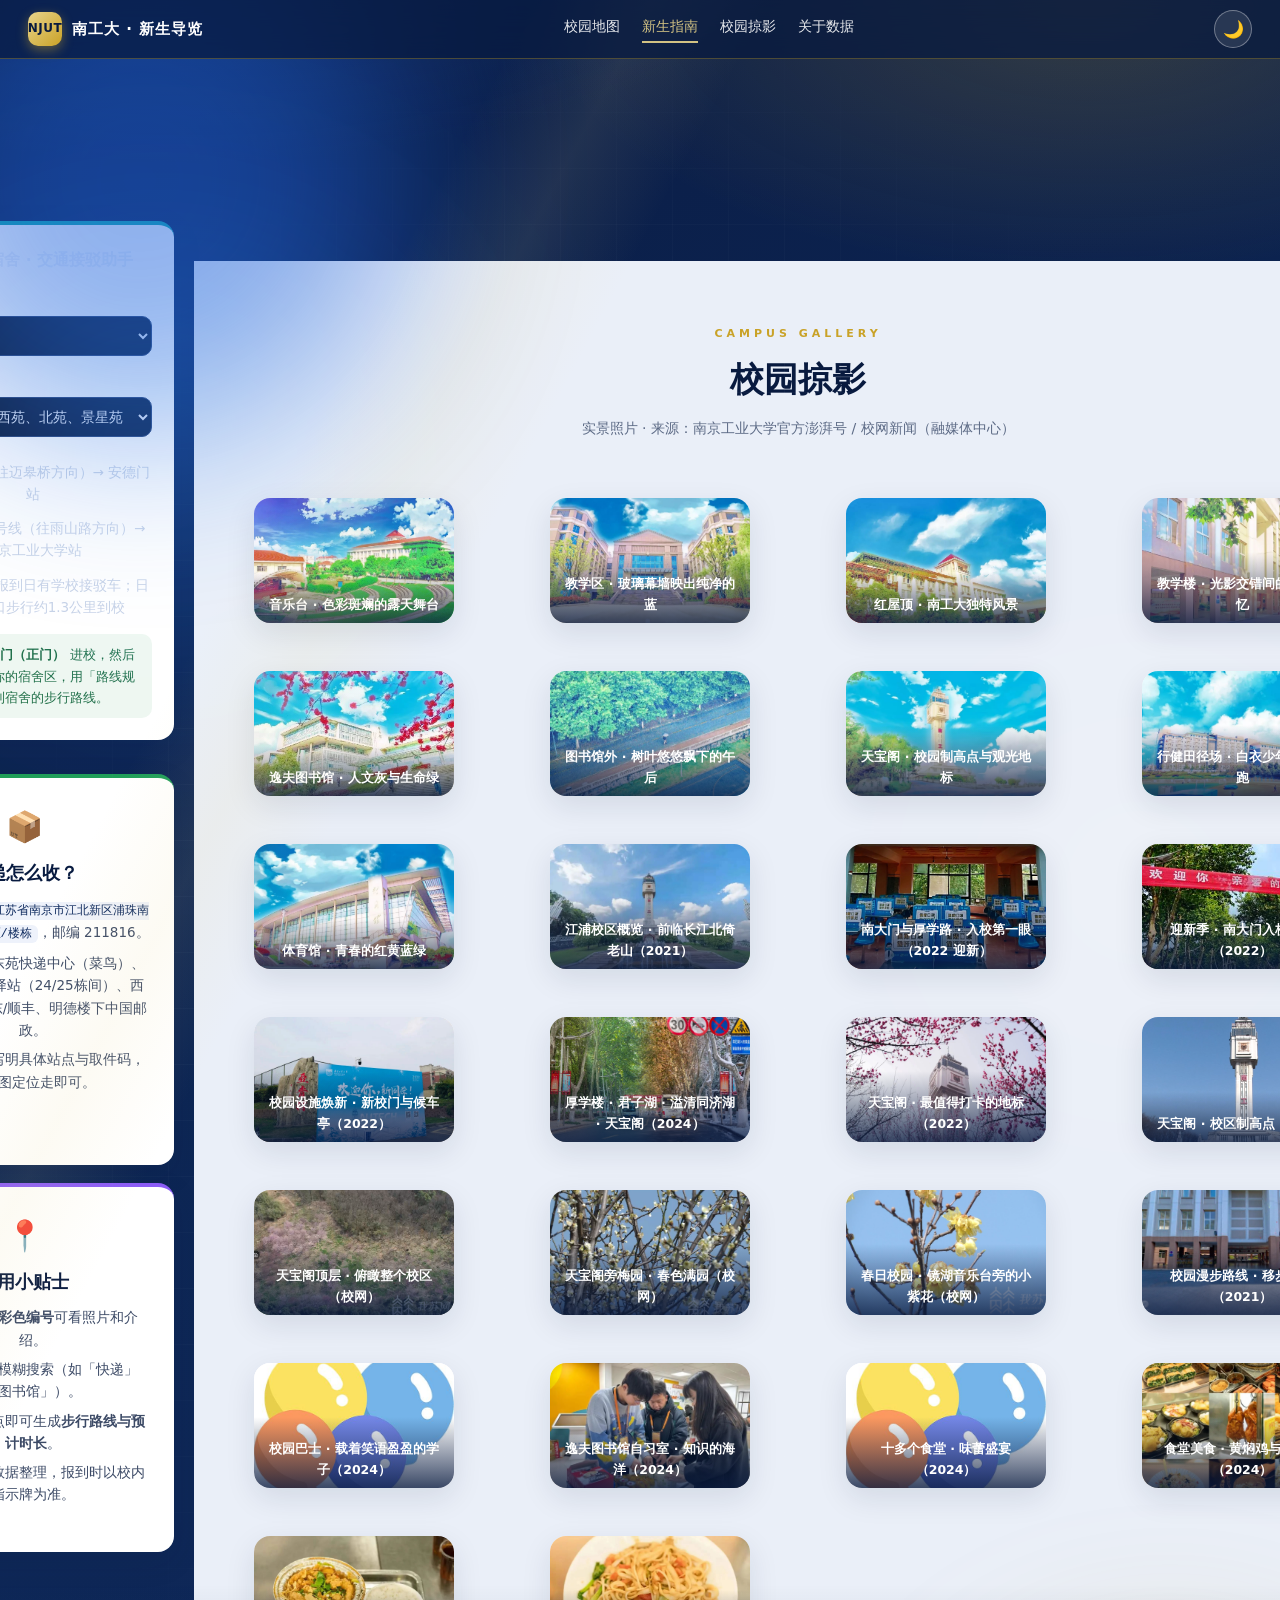
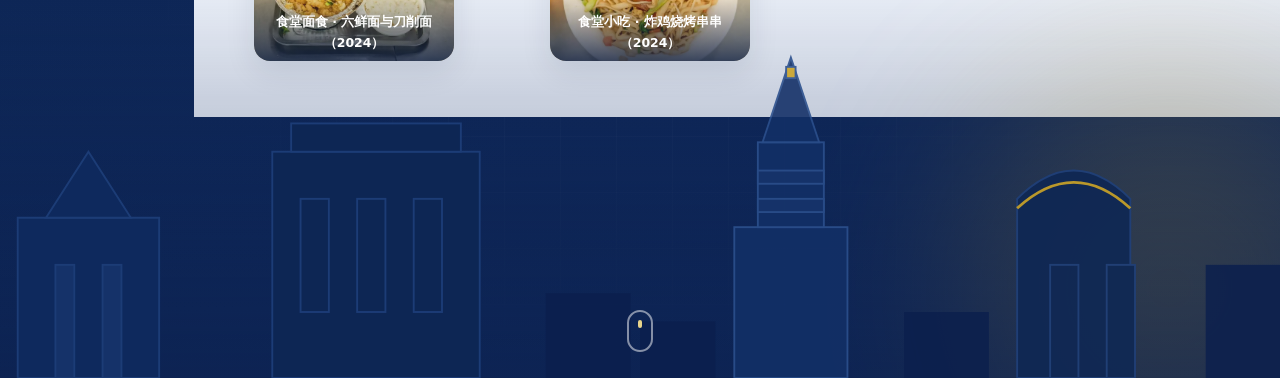
==== commit 282f5c48: "update index.html (fix homepage structure)" ====
--- a/index.html
+++ b/index.html
@@ -108,35 +108,7 @@
     </div>
 
     <a class="scroll-cue" href="#map" aria-label="向下滚动"><span></span></a>
-  </header><!DOCTYPE html>
-<html lang="zh-CN">
-<head>
-  <meta charset="UTF-8">
-  <meta name="viewport" content="width=device-width, initial-scale=1.0">
-  <meta name="theme-color" content="#0b1f4d">
-  <title>校园地图 · 南京工业大学新生导览</title>
-  <meta name="description" content="为南京工业大学准大一新生打造的校园提前熟悉指南：详细校园地图、地点编号检索、步行路线与步行时长估算。">
-  <link rel="manifest" href="manifest.webmanifest">
-  <link rel="apple-touch-icon" href="images/logo/icon-192.png">
-  <link rel="stylesheet" href="lib/leaflet/leaflet.css">
-  <link rel="stylesheet" href="css/style.css">
-</head>
-<body data-page="map">
-
-  <!-- ======== 顶部导航 ======== -->
-  <nav id="topbar">
-    <a class="brand" href="index.html">
-      <span class="brand-badge">NJUT</span>
-      <span class="brand-text">南工大 · 新生导览</span>
-    </a>
-    <div class="nav-links">
-      <a href="map.html">校园地图</a>
-      <a href="guide.html">新生指南</a>
-      <a href="gallery.html">校园掠影</a>
-      <a href="about.html">关于数据</a>
-    </div>
-    <button id="themeToggle" class="theme-toggle" type="button" aria-label="切换深色模式" title="切换深色模式">🌙</button>
-  </nav><section id="map" class="map-section">
+  </header<section id="map" class="map-section">
     <div class="section-head">
       <p class="section-kicker">INTERACTIVE CAMPUS MAP</p>
       <h2>江浦校区交互地图</h2>
@@ -204,46 +176,7 @@
         <div id="poiList" class="poi-list"></div>
       </aside>
     </div>
-  </section><footer>
-    <p>南京工业大学 · 新生校园导览 <span>|</span> 制作于 2026 年夏 <span>|</span> 祝每一位新生入学顺利</p>
-    <p class="footer-small">地图底图 © 高德地图 · 校园数据 © OpenStreetMap contributors (ODbL)</p>
-  </footer>
-
-  <script src="lib/leaflet/leaflet.js"></script>
-  <script src="js/data.js"></script>
-  <script src="js/roads_data.js"></script>
-  <script src="js/app.js"></script>
-</body>
-</html>
-<!DOCTYPE html>
-<html lang="zh-CN">
-<head>
-  <meta charset="UTF-8">
-  <meta name="viewport" content="width=device-width, initial-scale=1.0">
-  <meta name="theme-color" content="#0b1f4d">
-  <title>新生指南 · 南京工业大学新生导览</title>
-  <meta name="description" content="为南京工业大学准大一新生打造的校园提前熟悉指南：详细校园地图、地点编号检索、步行路线与步行时长估算。">
-  <link rel="manifest" href="manifest.webmanifest">
-  <link rel="apple-touch-icon" href="images/logo/icon-192.png">
-  <link rel="stylesheet" href="lib/leaflet/leaflet.css">
-  <link rel="stylesheet" href="css/style.css">
-</head>
-<body data-page="guide">
-
-  <!-- ======== 顶部导航 ======== -->
-  <nav id="topbar">
-    <a class="brand" href="index.html">
-      <span class="brand-badge">NJUT</span>
-      <span class="brand-text">南工大 · 新生导览</span>
-    </a>
-    <div class="nav-links">
-      <a href="map.html">校园地图</a>
-      <a href="guide.html">新生指南</a>
-      <a href="gallery.html">校园掠影</a>
-      <a href="about.html">关于数据</a>
-    </div>
-    <button id="themeToggle" class="theme-toggle" type="button" aria-label="切换深色模式" title="切换深色模式">🌙</button>
-  </nav><section id="guide" class="guide-section">
+  </section><section id="guide" class="guide-section">
     <div class="section-head">
       <p class="section-kicker">FRESHMAN GUIDE</p>
       <h2>新生报到 · 校园生活指南</h2>
@@ -351,6 +284,32 @@
         <ul id="campusNote"></ul>
       </article>
     </div>
+  </section><section id="gallery" class="gallery-section">
+    <div class="section-head">
+      <p class="section-kicker">CAMPUS GALLERY</p>
+      <h2>校园掠影</h2>
+      <p class="section-desc">实景照片 · 来源：南京工业大学官方澎湃号 / 校网新闻（融媒体中心）</p>
+    </div>
+    <div id="galleryGrid" class="gallery-grid"></div>
+  </section><section id="about" class="about-section">
+    <div class="section-head">
+      <p class="section-kicker">ABOUT THE DATA</p>
+      <h2>关于数据与免责说明</h2>
+    </div>
+    <div class="about-cards">
+      <div>
+        <h3>位置数据</h3>
+        <p>建筑物与道路坐标来自 <a href="https://www.openstreetmap.org" target="_blank" rel="noopener">OpenStreetMap</a>（ODbL 许可）及公开资料整理，经 WGS84→GCJ02 纠偏后叠加高德底图；少数地点（西门、北门、快递点等）为参考位置。</p>
+      </div>
+      <div>
+        <h3>步行时长</h3>
+        <p>按校园道路网最短路径 × 步行速度 1.25 m/s（约 4.5 km/h）估算，另加 10% 余量，仅供参考。</p>
+      </div>
+      <div>
+        <h3>版权</h3>
+        <p>校训、校徽元素仅用于校园文化展示；照片版权归原作者所有；站点为新生公益导览，无商业用途。如有不妥请联系删除。</p>
+      </div>
+    </div>
   </section><footer>
     <p>南京工业大学 · 新生校园导览 <span>|</span> 制作于 2026 年夏 <span>|</span> 祝每一位新生入学顺利</p>
     <p class="footer-small">地图底图 © 高德地图 · 校园数据 © OpenStreetMap contributors (ODbL)</p>
@@ -361,119 +320,4 @@
   <script src="js/roads_data.js"></script>
   <script src="js/app.js"></script>
 </body>
-</html>
-<!DOCTYPE html>
-<html lang="zh-CN">
-<head>
-  <meta charset="UTF-8">
-  <meta name="viewport" content="width=device-width, initial-scale=1.0">
-  <meta name="theme-color" content="#0b1f4d">
-  <title>校园掠影 · 南京工业大学新生导览</title>
-  <meta name="description" content="为南京工业大学准大一新生打造的校园提前熟悉指南：详细校园地图、地点编号检索、步行路线与步行时长估算。">
-  <link rel="manifest" href="manifest.webmanifest">
-  <link rel="apple-touch-icon" href="images/logo/icon-192.png">
-  <link rel="stylesheet" href="lib/leaflet/leaflet.css">
-  <link rel="stylesheet" href="css/style.css">
-</head>
-<body data-page="gallery">
-
-  <!-- ======== 顶部导航 ======== -->
-  <nav id="topbar">
-    <a class="brand" href="index.html">
-      <span class="brand-badge">NJUT</span>
-      <span class="brand-text">南工大 · 新生导览</span>
-    </a>
-    <div class="nav-links">
-      <a href="map.html">校园地图</a>
-      <a href="guide.html">新生指南</a>
-      <a href="gallery.html">校园掠影</a>
-      <a href="about.html">关于数据</a>
-    </div>
-    <button id="themeToggle" class="theme-toggle" type="button" aria-label="切换深色模式" title="切换深色模式">🌙</button>
-  </nav><section id="gallery" class="gallery-section">
-    <div class="section-head">
-      <p class="section-kicker">CAMPUS GALLERY</p>
-      <h2>校园掠影</h2>
-      <p class="section-desc">实景照片 · 来源：南京工业大学官方澎湃号 / 校网新闻（融媒体中心）</p>
-    </div>
-    <div id="galleryGrid" class="gallery-grid"></div>
-  </section><footer>
-    <p>南京工业大学 · 新生校园导览 <span>|</span> 制作于 2026 年夏 <span>|</span> 祝每一位新生入学顺利</p>
-    <p class="footer-small">地图底图 © 高德地图 · 校园数据 © OpenStreetMap contributors (ODbL)</p>
-  </footer>
-
-  <script src="lib/leaflet/leaflet.js"></script>
-  <script src="js/data.js"></script>
-  <script src="js/roads_data.js"></script>
-  <script src="js/app.js"></script>
-</body>
-</html>
-<!DOCTYPE html>
-<html lang="zh-CN">
-<head>
-  <meta charset="UTF-8">
-  <meta name="viewport" content="width=device-width, initial-scale=1.0">
-  <meta name="theme-color" content="#0b1f4d">
-  <title>关于数据 · 南京工业大学新生导览</title>
-  <meta name="description" content="为南京工业大学准大一新生打造的校园提前熟悉指南：详细校园地图、地点编号检索、步行路线与步行时长估算。">
-  <link rel="manifest" href="manifest.webmanifest">
-  <link rel="apple-touch-icon" href="images/logo/icon-192.png">
-  <link rel="stylesheet" href="lib/leaflet/leaflet.css">
-  <link rel="stylesheet" href="css/style.css">
-</head>
-<body data-page="about">
-
-  <!-- ======== 顶部导航 ======== -->
-  <nav id="topbar">
-    <a class="brand" href="index.html">
-      <span class="brand-badge">NJUT</span>
-      <span class="brand-text">南工大 · 新生导览</span>
-    </a>
-    <div class="nav-links">
-      <a href="map.html">校园地图</a>
-      <a href="guide.html">新生指南</a>
-      <a href="gallery.html">校园掠影</a>
-      <a href="about.html">关于数据</a>
-    </div>
-    <button id="themeToggle" class="theme-toggle" type="button" aria-label="切换深色模式" title="切换深色模式">🌙</button>
-  </nav><section id="about" class="about-section">
-    <div class="section-head">
-      <p class="section-kicker">ABOUT THE DATA</p>
-      <h2>关于数据与免责说明</h2>
-    </div>
-    <div class="about-cards">
-      <div>
-        <h3>位置数据</h3>
-        <p>建筑物与道路坐标来自 <a href="https://www.openstreetmap.org" target="_blank" rel="noopener">OpenStreetMap</a>（ODbL 许可）及公开资料整理，经 WGS84→GCJ02 纠偏后叠加高德底图；少数地点（西门、北门、快递点等）为参考位置。</p>
-      </div>
-      <div>
-        <h3>步行时长</h3>
-        <p>按校园道路网最短路径 × 步行速度 1.25 m/s（约 4.5 km/h）估算，另加 10% 余量，仅供参考。</p>
-      </div>
-      <div>
-        <h3>版权</h3>
-        <p>校训、校徽元素仅用于校园文化展示；照片版权归原作者所有；站点为新生公益导览，无商业用途。如有不妥请联系删除。</p>
-      </div>
-    </div>
-  </section><footer>
-    <p>南京工业大学 · 新生校园导览 <span>|</span> 制作于 2026 年夏 <span>|</span> 祝每一位新生入学顺利</p>
-    <p class="footer-small">地图底图 © 高德地图 · 校园数据 © OpenStreetMap contributors (ODbL)</p>
-  </footer>
-
-  <script src="lib/leaflet/leaflet.js"></script>
-  <script src="js/data.js"></script>
-  <script src="js/roads_data.js"></script>
-  <script src="js/app.js"></script>
-</body>
-</html>
-<footer>
-    <p>南京工业大学 · 新生校园导览 <span>|</span> 制作于 2026 年夏 <span>|</span> 祝每一位新生入学顺利</p>
-    <p class="footer-small">地图底图 © 高德地图 · 校园数据 © OpenStreetMap contributors (ODbL)</p>
-  </footer>
-
-  <script src="lib/leaflet/leaflet.js"></script>
-  <script src="js/data.js"></script>
-  <script src="js/roads_data.js"></script>
-  <script src="js/app.js"></script>
-</body>
-</html>
+</html>
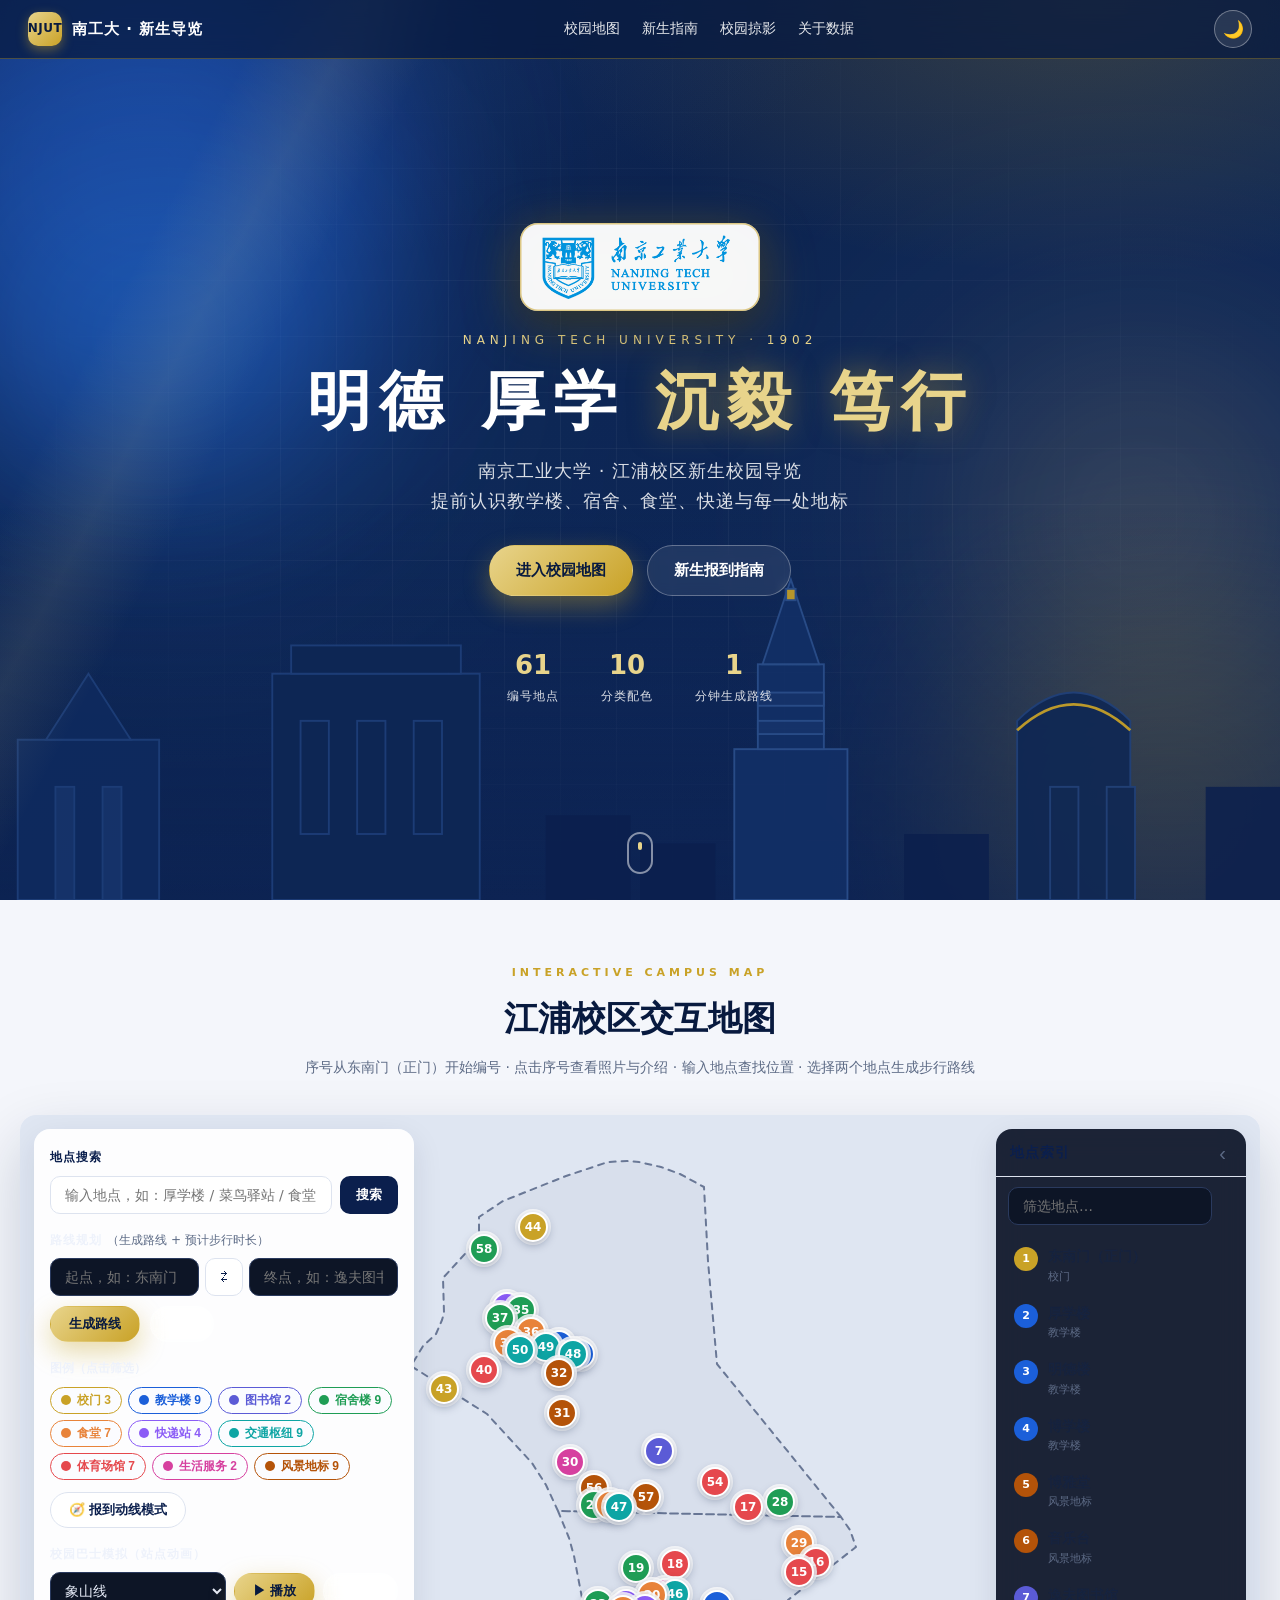
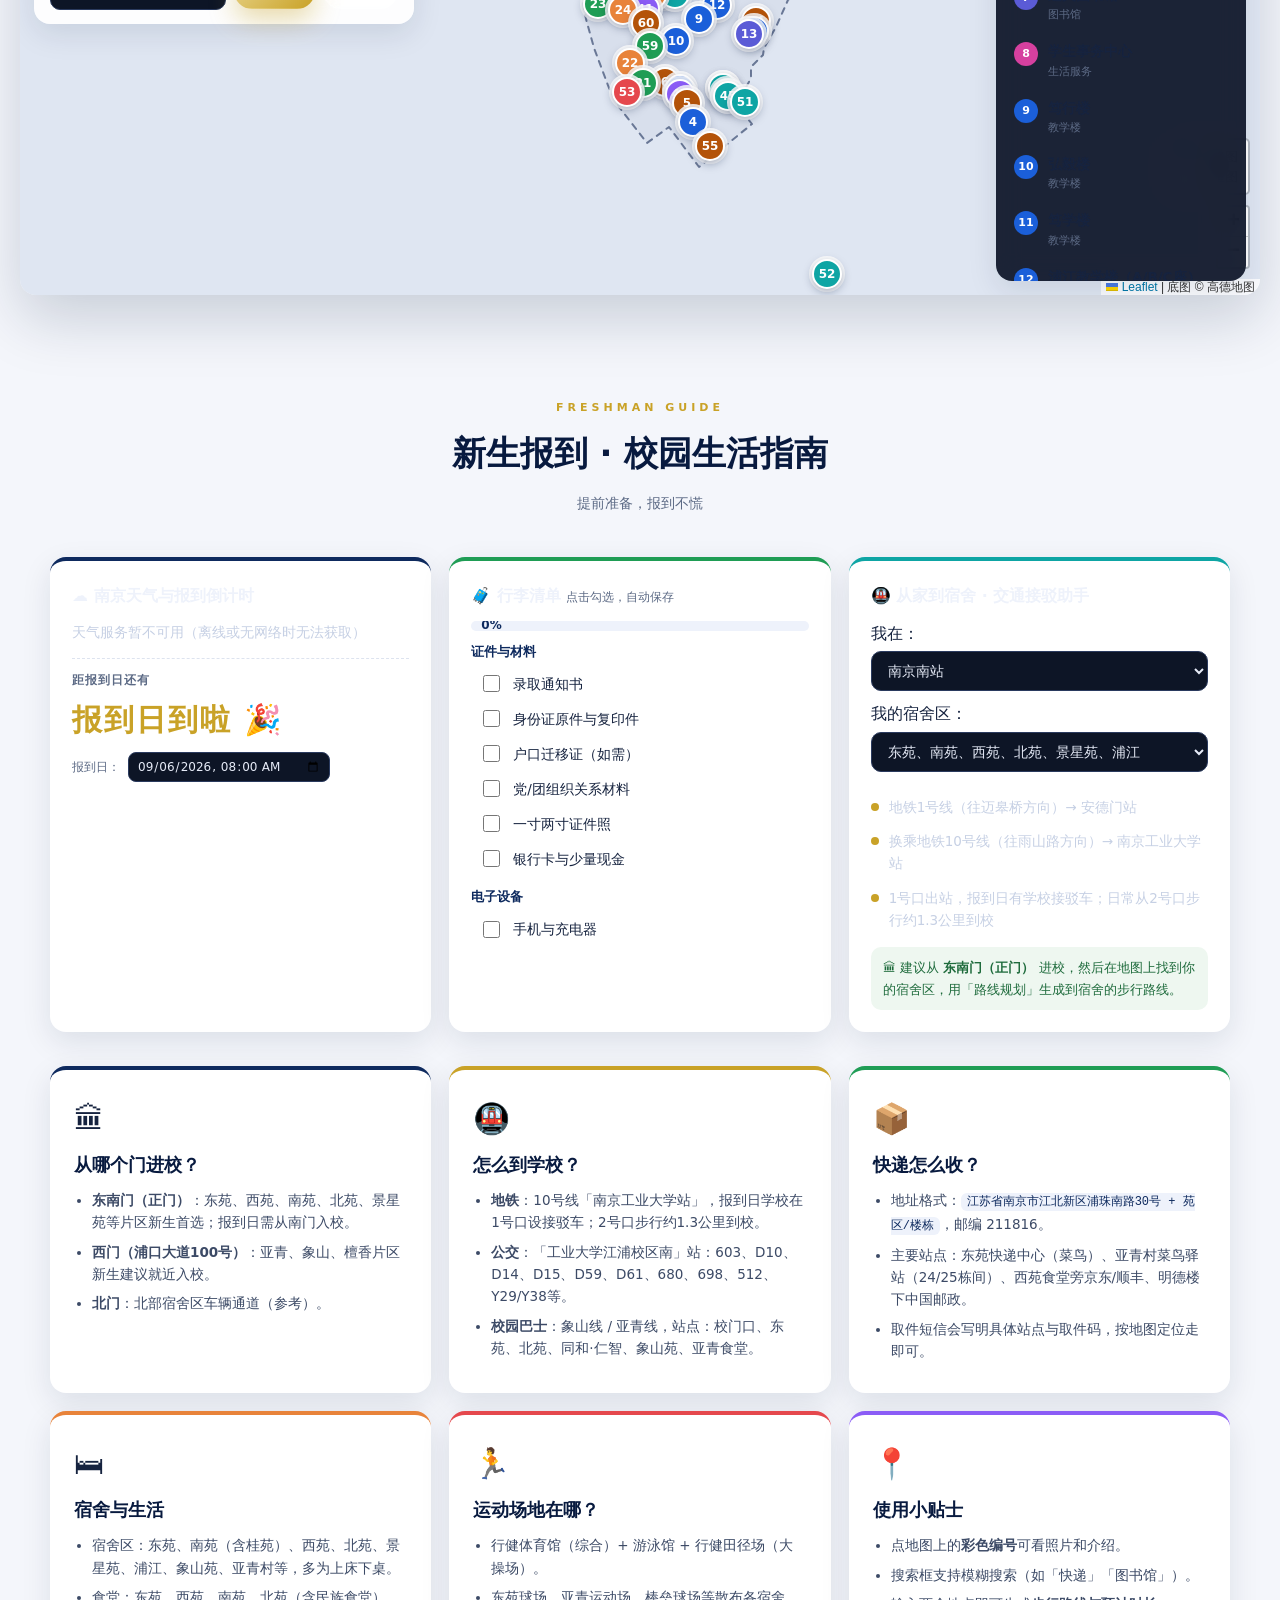
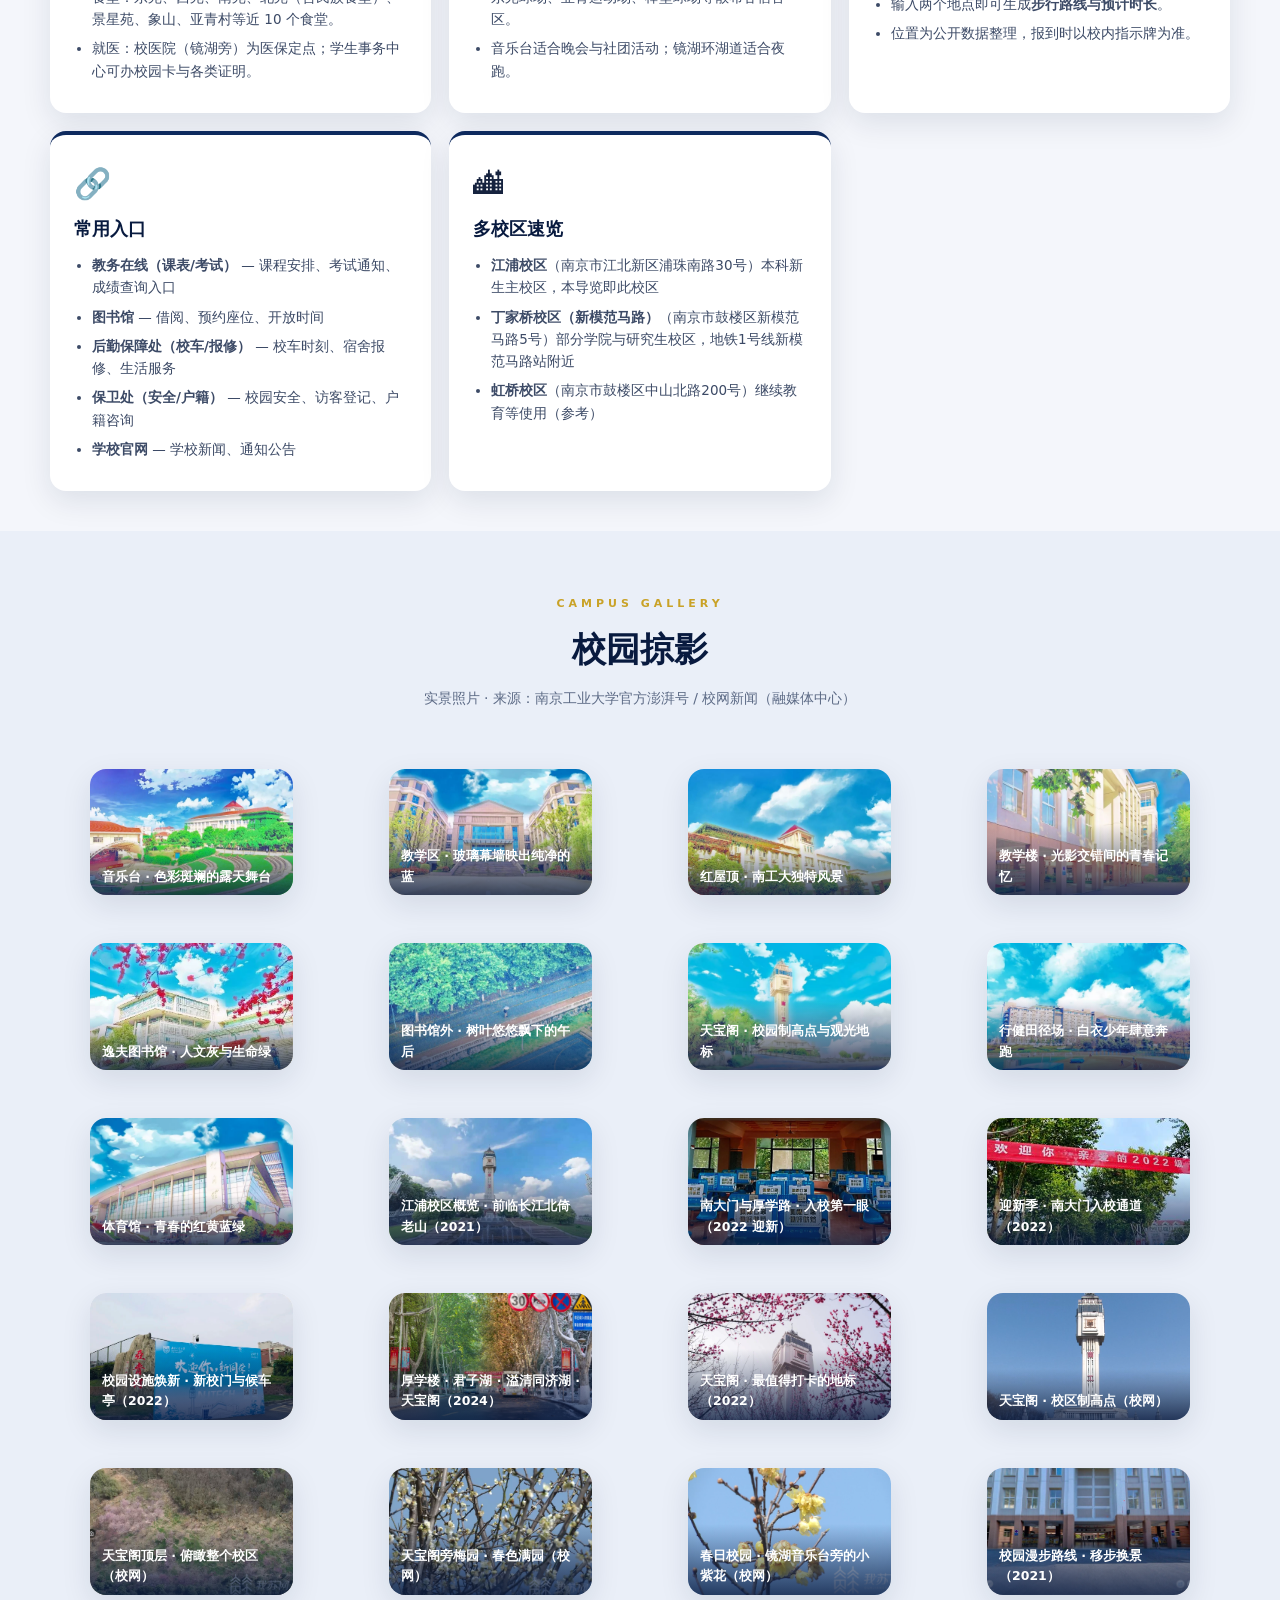
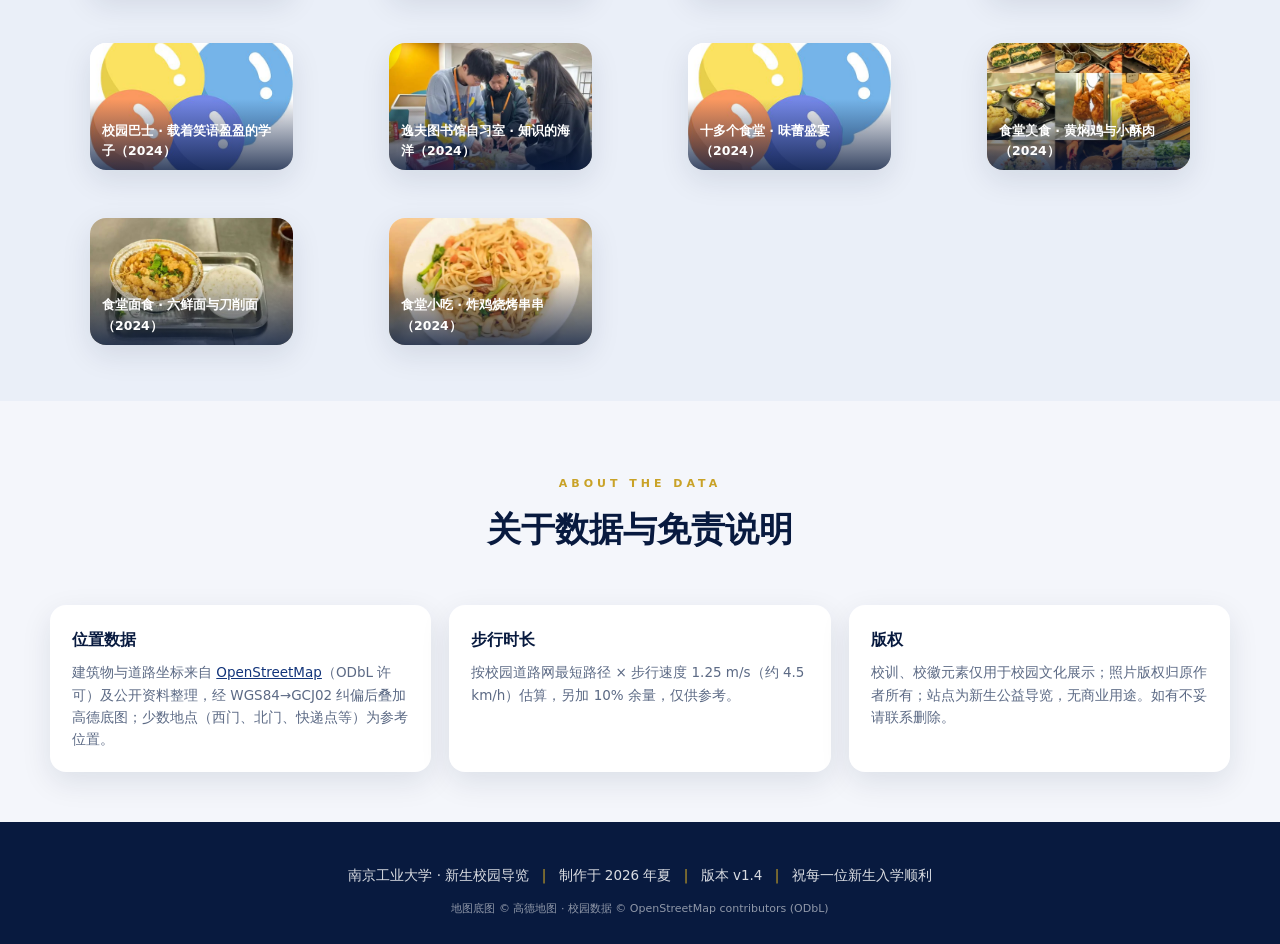
==== commit 92f28cc4: "update index.html (fix unclosed header, cache v5)" ====
--- a/index.html
+++ b/index.html
@@ -108,7 +108,9 @@
     </div>
 
     <a class="scroll-cue" href="#map" aria-label="向下滚动"><span></span></a>
-  </header<section id="map" class="map-section">
+  </header>
+
+  <section id="map" class="map-section">
     <div class="section-head">
       <p class="section-kicker">INTERACTIVE CAMPUS MAP</p>
       <h2>江浦校区交互地图</h2>
@@ -311,7 +313,7 @@
       </div>
     </div>
   </section><footer>
-    <p>南京工业大学 · 新生校园导览 <span>|</span> 制作于 2026 年夏 <span>|</span> 祝每一位新生入学顺利</p>
+<p>南京工业大学 · 新生校园导览 <span>|</span> 制作于 2026 年夏 <span>|</span> 版本 v1.4 <span>|</span> 祝每一位新生入学顺利</p>
     <p class="footer-small">地图底图 © 高德地图 · 校园数据 © OpenStreetMap contributors (ODbL)</p>
   </footer>
 
@@ -320,4 +322,4 @@
   <script src="js/roads_data.js"></script>
   <script src="js/app.js"></script>
 </body>
-</html>+</html>
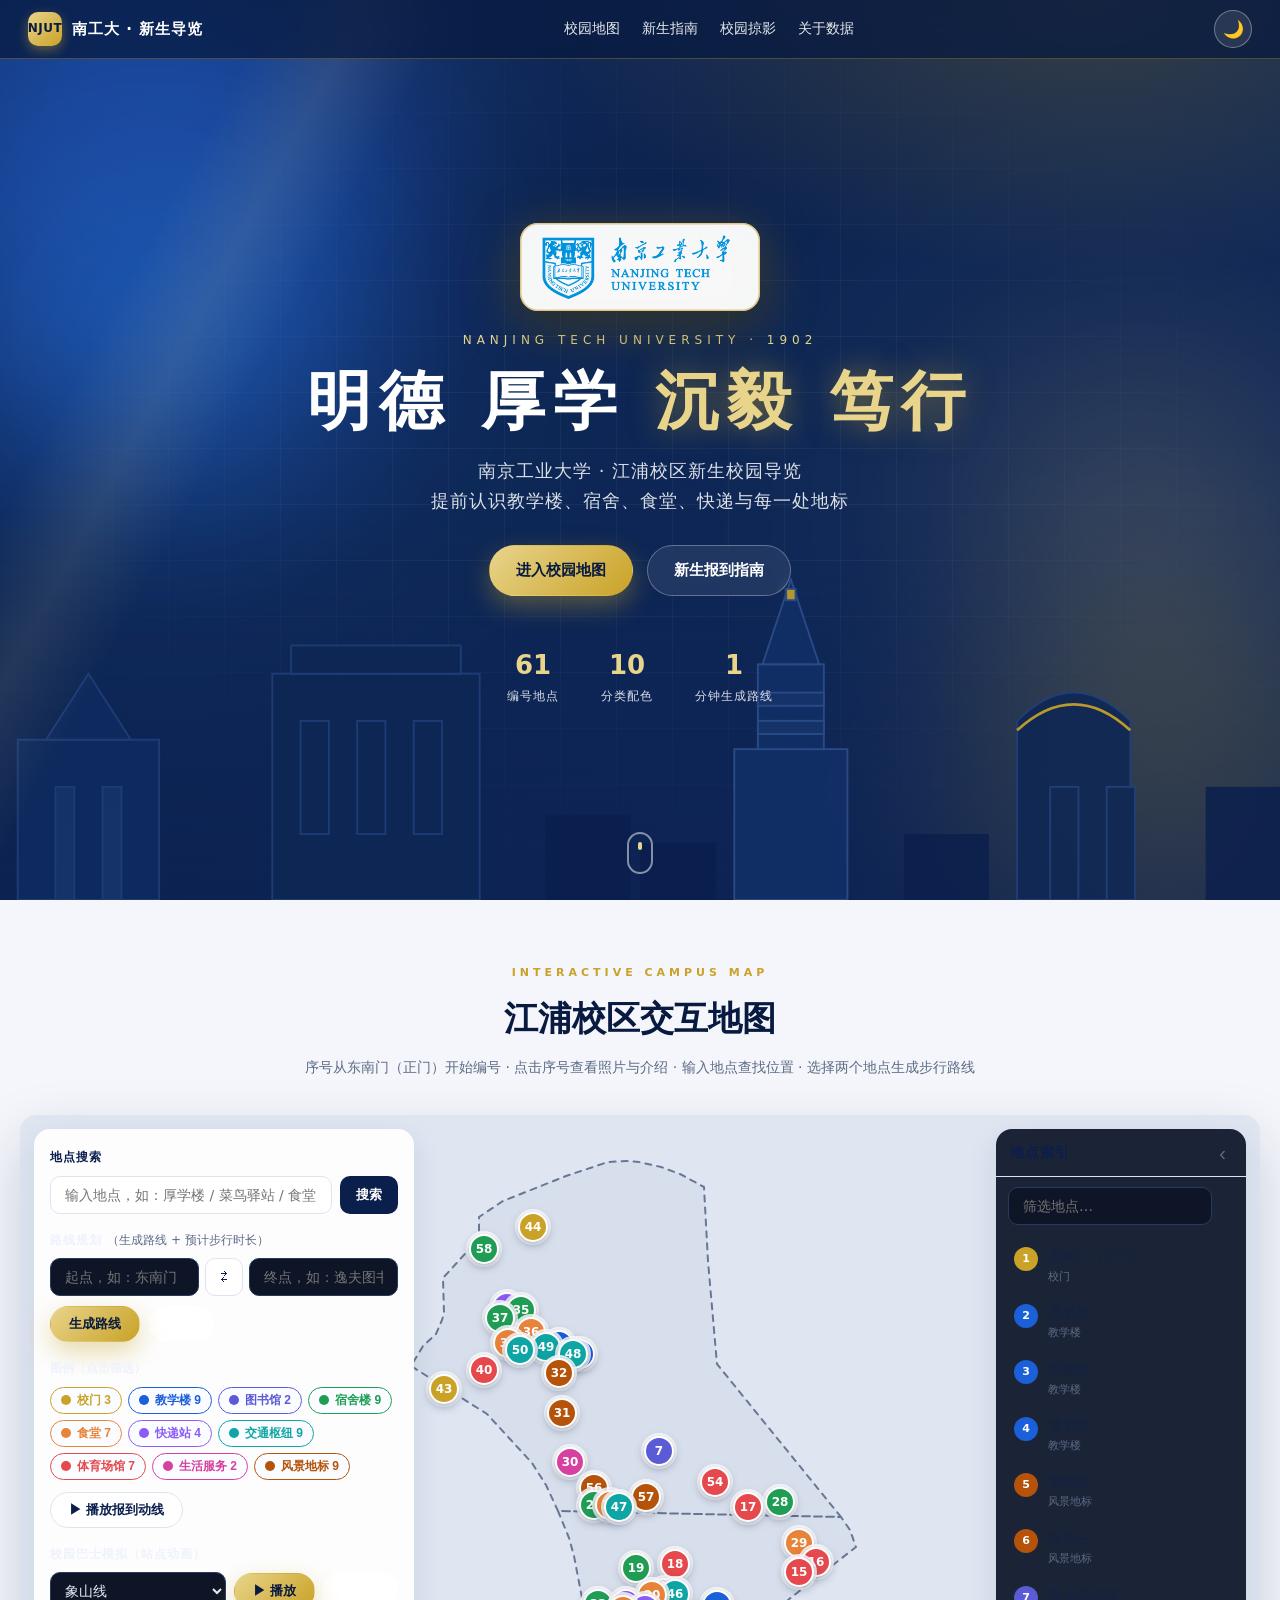
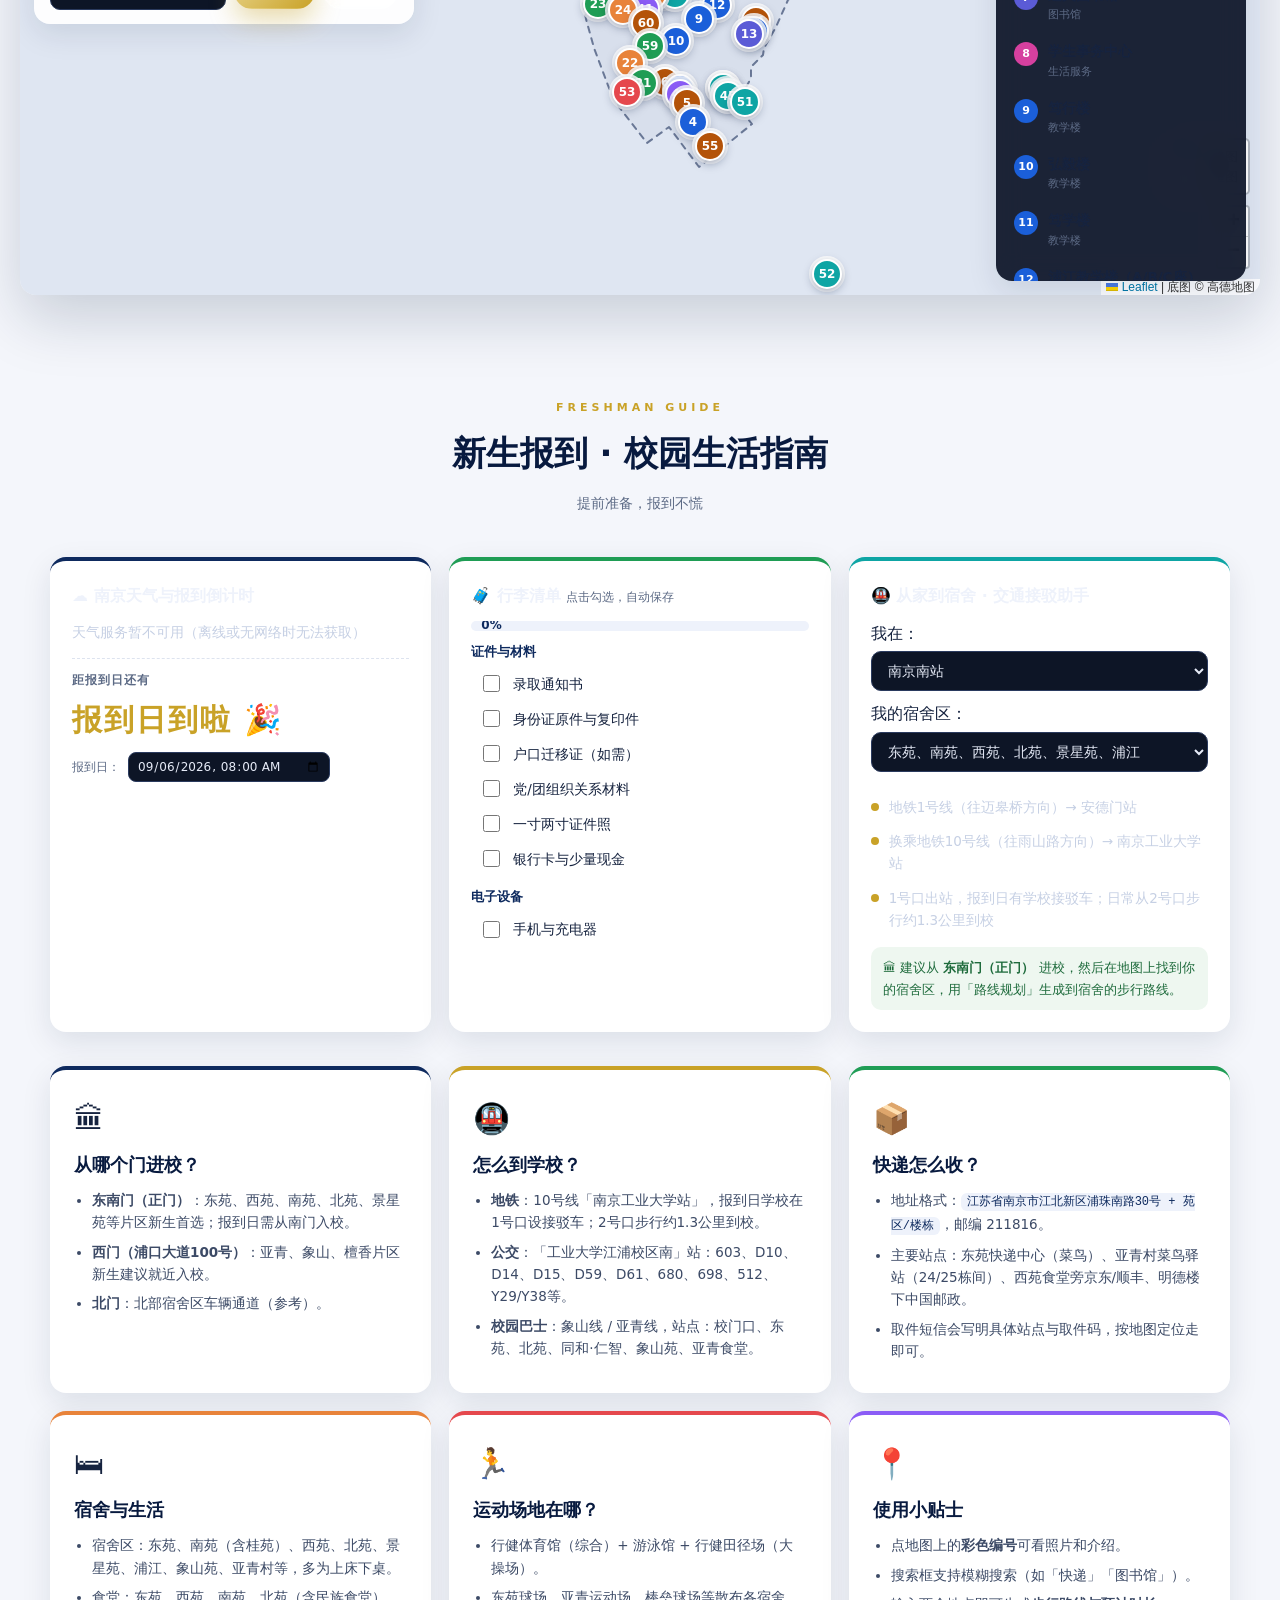
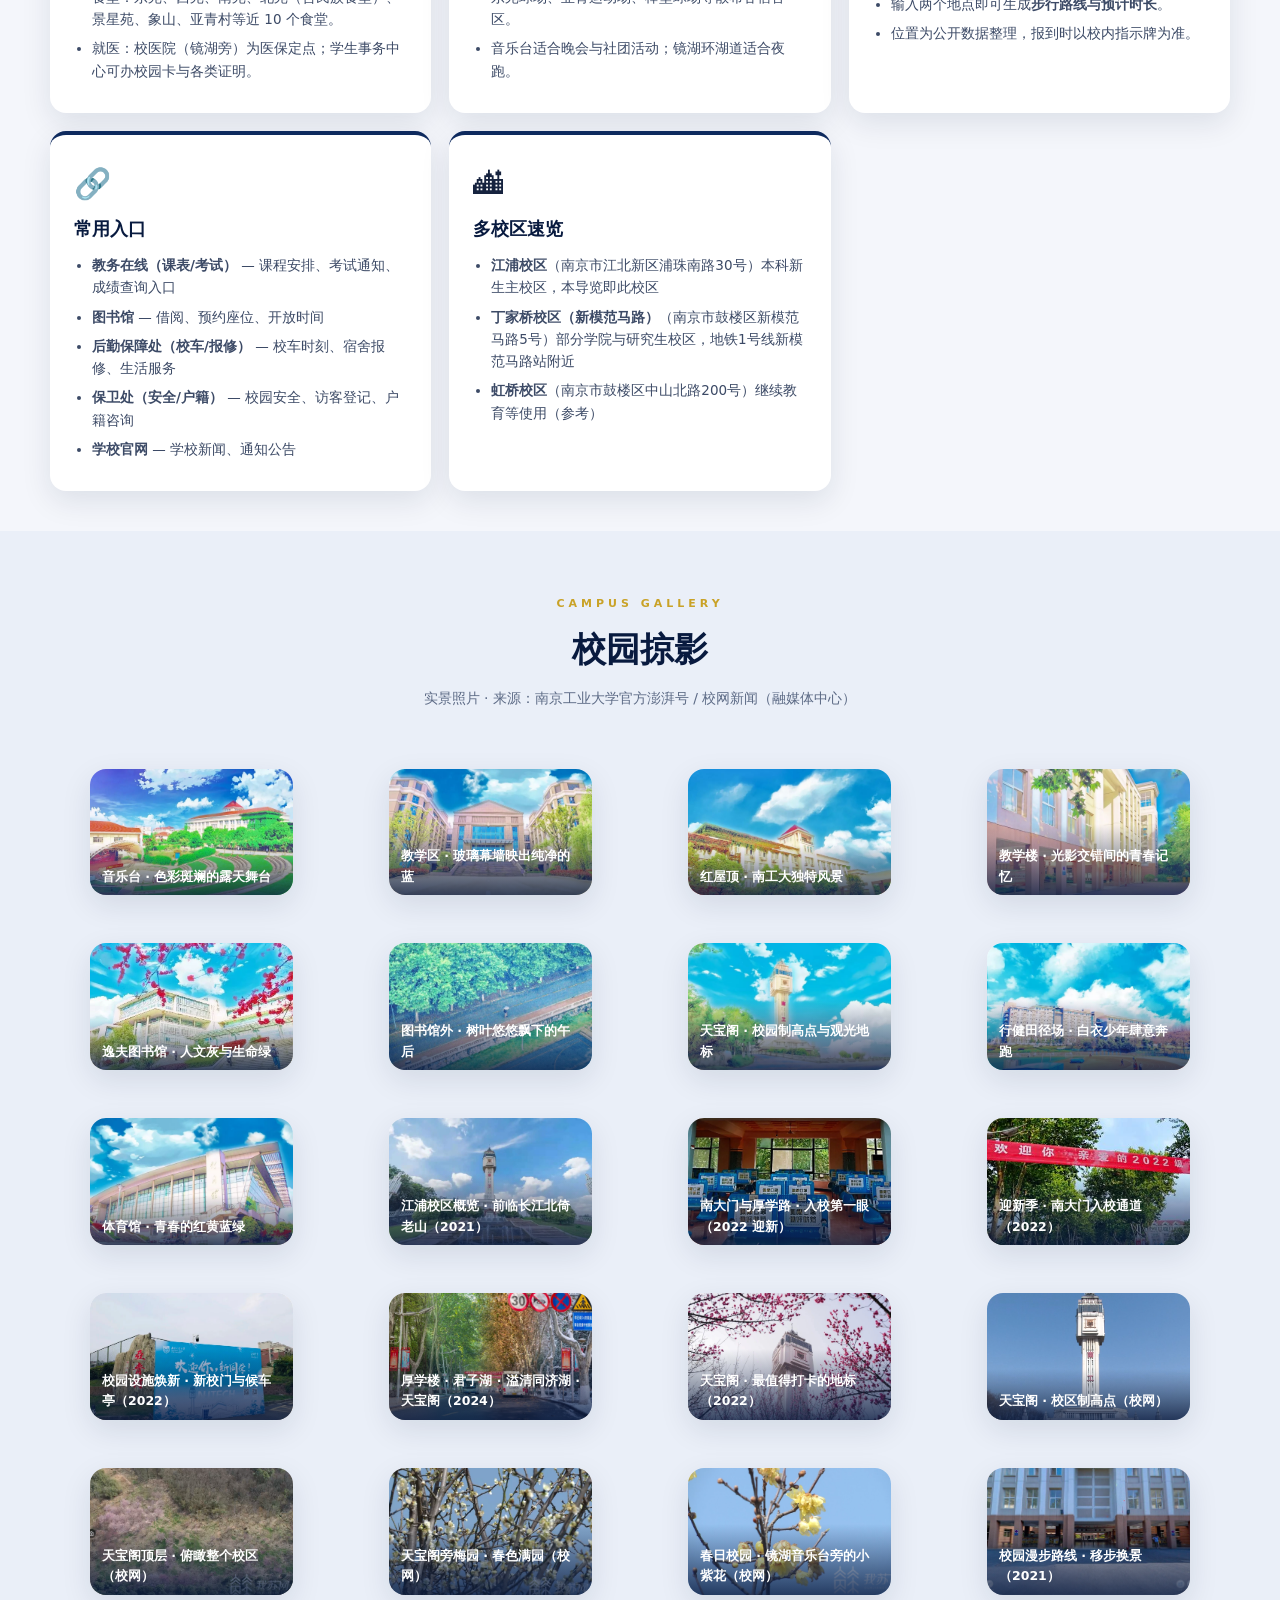
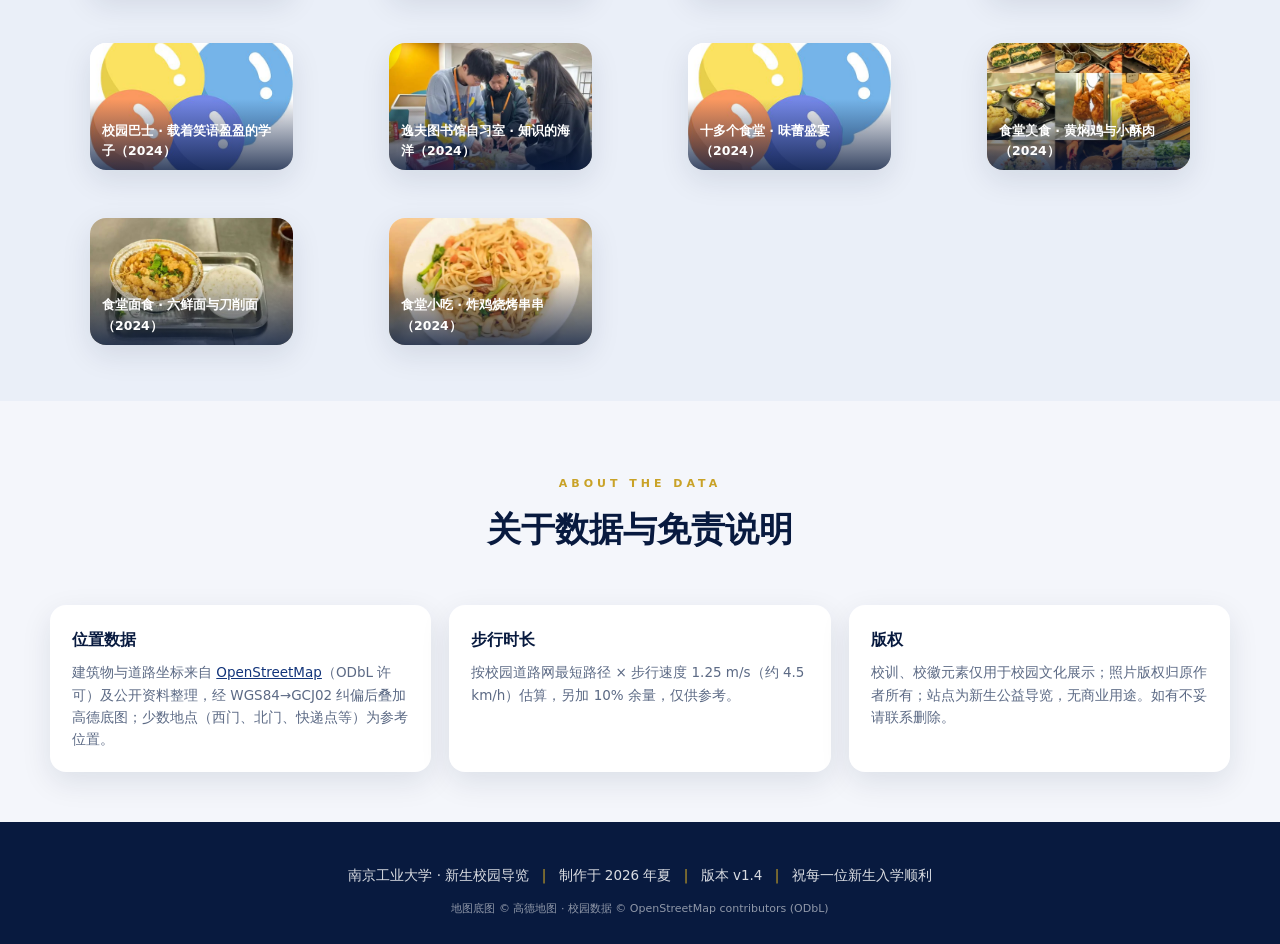
==== commit c17f0ad7: "update index.html" ====
--- a/index.html
+++ b/index.html
@@ -148,7 +148,7 @@
         </div>
 
         <div class="tool-row">
-          <button id="reportModeBtn" class="btn btn-outline btn-sm" type="button">🧭 报到动线模式</button>
+          <button id="reportModeBtn" class="btn btn-outline btn-sm" type="button">▶ 播放报到动线</button>
           <span id="reportStatus" class="tool-status"></span>
         </div>
         <div class="tool-bus">
@@ -318,8 +318,8 @@
   </footer>
 
   <script src="lib/leaflet/leaflet.js"></script>
-  <script src="js/data.js"></script>
+  <script src="js/data.v2.js"></script>
   <script src="js/roads_data.js"></script>
-  <script src="js/app.js"></script>
+  <script src="js/app.v2.js"></script>
 </body>
 </html>
